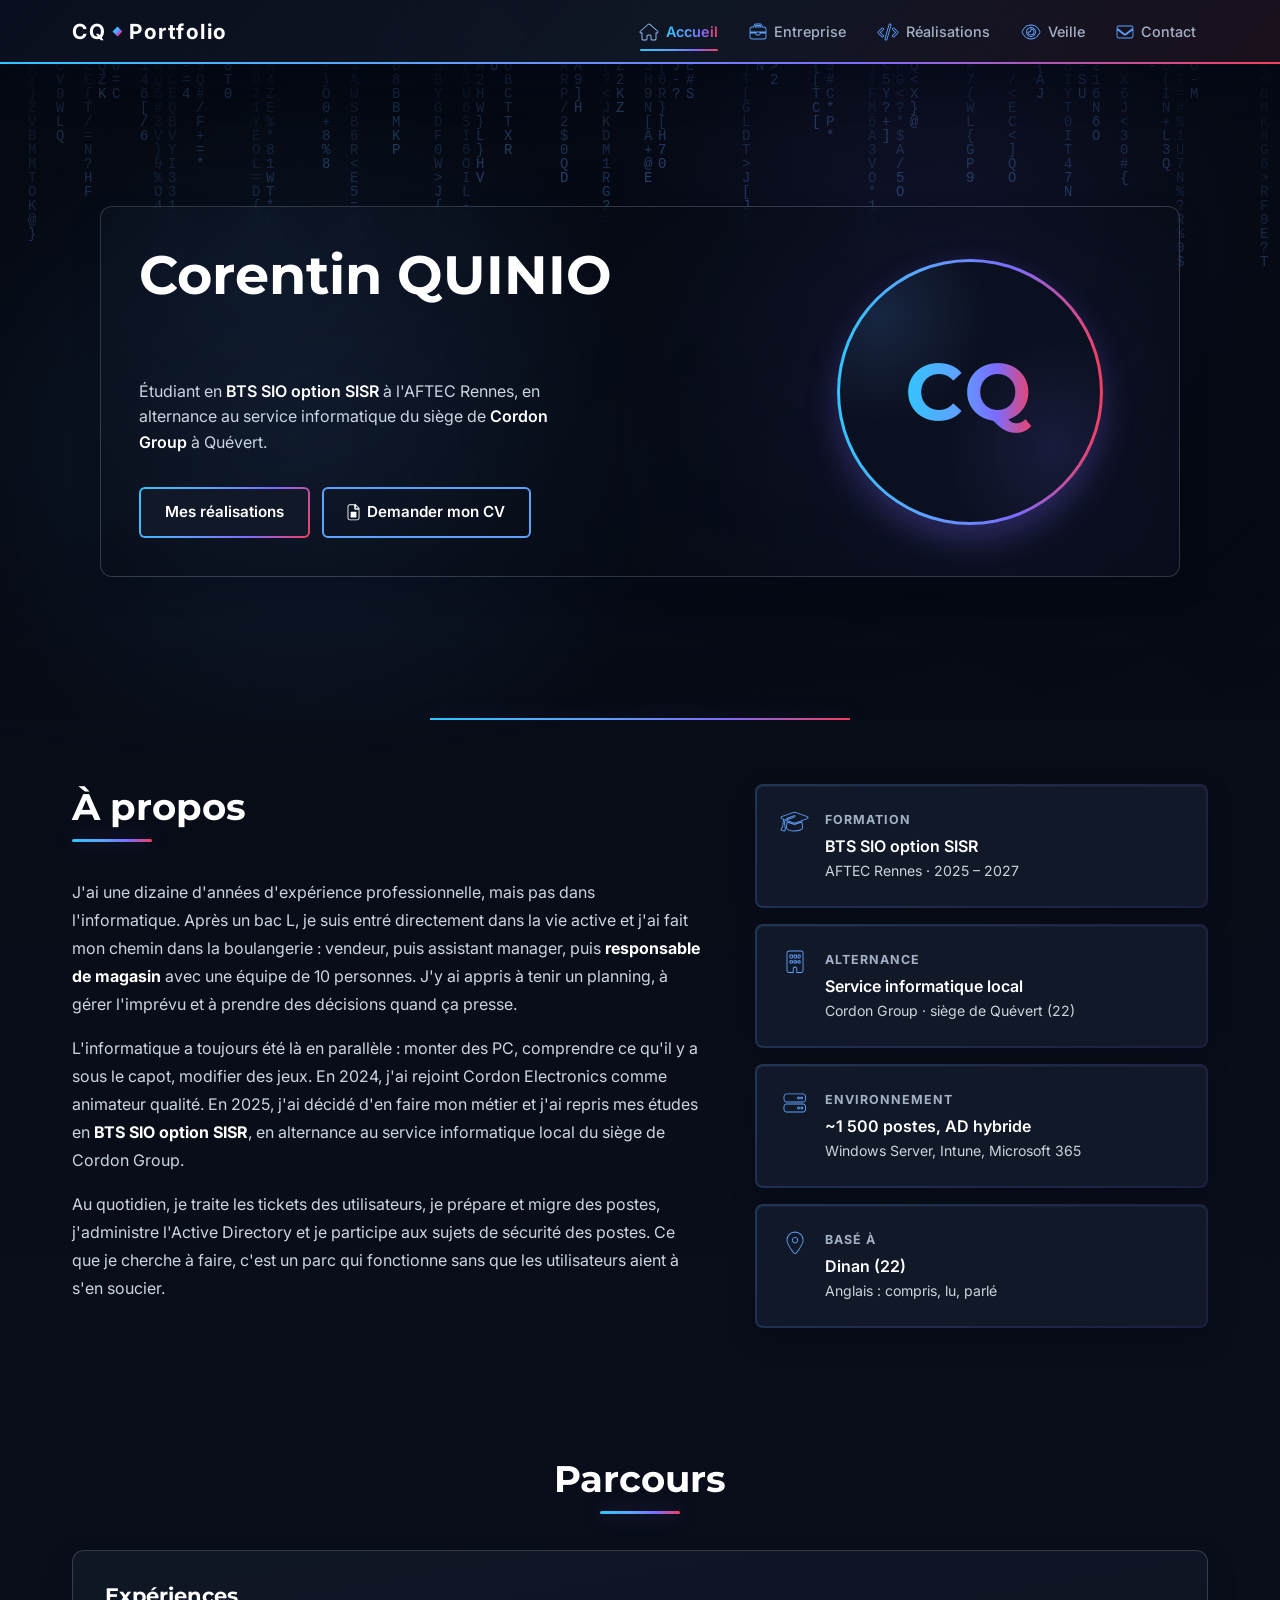
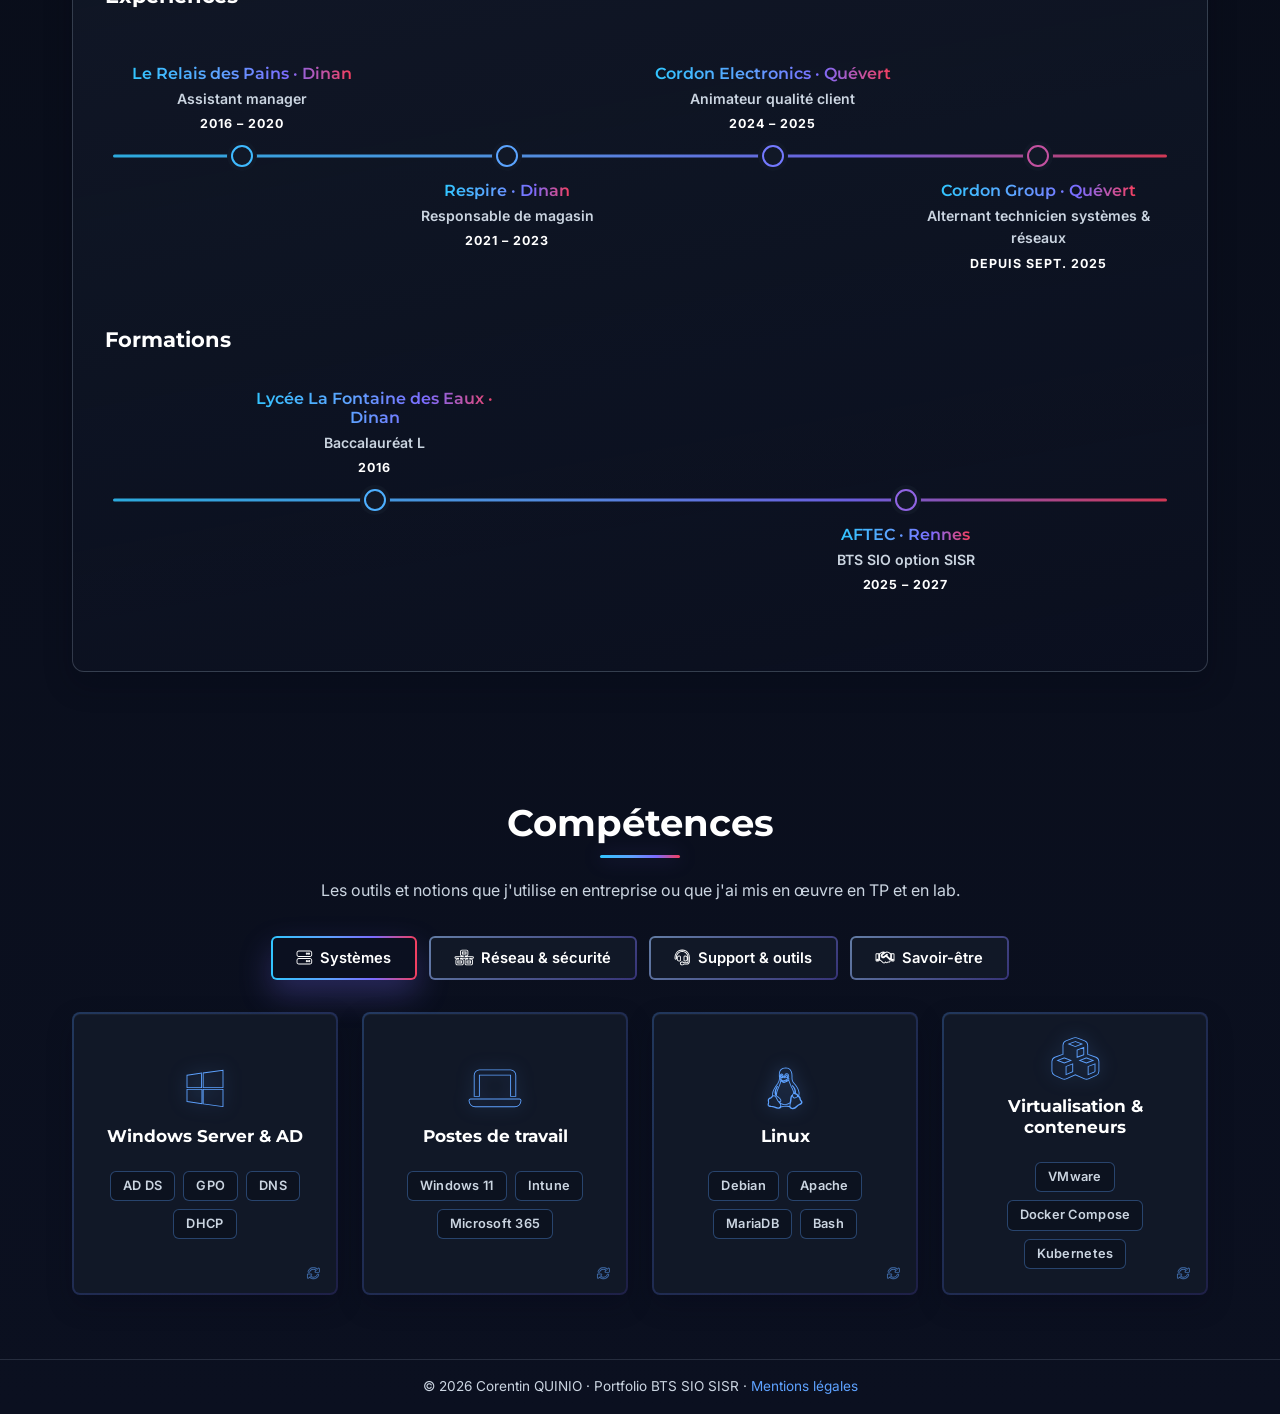
==== index.html @ 541ea43e "Mise en ligne du portfolio Co-Authored-By: Claude Opus 5.5 <noreply@anthropic.com>" ====
<!DOCTYPE html>
<html lang="fr">
<head>
    <meta charset="UTF-8">
    <meta name="viewport" content="width=device-width, initial-scale=1.0">
    <title>Corentin QUINIO · Portfolio BTS SIO SISR</title>
    <meta name="description" content="Portfolio de Corentin QUINIO, étudiant en BTS SIO option SISR à l'AFTEC Rennes, en alternance au service informatique de Cordon Group.">
    <meta property="og:type" content="website">
    <meta property="og:locale" content="fr_FR">
    <meta property="og:site_name" content="Portfolio de Corentin QUINIO">
    <meta property="og:title" content="Corentin QUINIO · Portfolio BTS SIO SISR">
    <meta property="og:description" content="Portfolio de Corentin QUINIO, étudiant en BTS SIO option SISR à l'AFTEC Rennes, en alternance au service informatique de Cordon Group.">
    <link rel="icon" href="assets/favicon.png" type="image/png">
    <link rel="preconnect" href="https://fonts.googleapis.com">
    <link rel="preconnect" href="https://fonts.gstatic.com" crossorigin>
    <link rel="stylesheet" href="https://fonts.googleapis.com/css2?family=Inter:wght@400;500;600;700&family=Montserrat:wght@500;600;700&display=swap">
    <link rel="stylesheet" href="https://cdnjs.cloudflare.com/ajax/libs/font-awesome/6.5.2/css/all.min.css">
    <link rel="stylesheet" href="css/style.css">
    <script src="js/layout.js"></script>
</head>
<body>
    <!-- Écran d'arrivée : joué en CSS (partie 16) une fois par session ; js/layout.js le
         masque d'avance si le visiteur l'a déjà vu, un clic le passe (script.js). -->
    <div class="intro" aria-hidden="true">
        <p class="intro-logo"><span class="intro-cq">CQ</span><span class="intro-dot"></span><span class="intro-word">Portfolio</span></p>
        <span class="intro-line"></span>
    </div>

    <!-- En-tête et pied de page : écrits une seule fois dans js/layout.js -->
    <site-header></site-header>

    <main>
        <!-- ========== Bandeau de présentation ========== -->
        <!-- Le canvas reçoit la pluie de caractères animée (js/script.js, partie 7) -->
        <section class="hero" aria-labelledby="hero-title">
            <canvas id="hero-matrix" class="hero-matrix" aria-hidden="true"></canvas>
            <div class="panel hero-card">
                <div class="hero-text">
                    <h1 id="hero-title">Corentin QUINIO</h1>
                    <p class="typing-line" aria-hidden="true"><span class="typing-text text-gradient" data-text="Technicien systèmes &amp; réseaux en alternance"></span></p>
                    <!-- Version fixe du sous-titre, lue par les lecteurs d'écran -->
                    <p class="visually-hidden">Technicien systèmes &amp; réseaux en alternance</p>
                    <p class="hero-lead">
                        Étudiant en <strong>BTS SIO option SISR</strong> à l'AFTEC Rennes,
                        en alternance au service informatique du siège de <strong>Cordon Group</strong> à Quévert.
                    </p>
                    <div class="btn-row">
                        <a href="pages/projects.html" class="btn">Mes réalisations</a>
                        <!-- Le CV n'est pas publié (il contient mes coordonnées) : il est envoyé sur demande -->
                        <a href="pages/contact.html?objet=cv" class="btn btn--secondary">
                            <i class="fas fa-file-lines" aria-hidden="true"></i>Demander mon CV
                        </a>
                    </div>
                </div>
                <div class="hero-image">
                    <!-- Remplacer le monogramme par la photo quand elle sera prête :
                         <img src="assets/images/photo-corentin.jpg" alt="Corentin QUINIO"> -->
                    <div class="photo-frame">
                        <div class="monogram" aria-hidden="true"><span class="text-gradient">CQ</span></div>
                    </div>
                </div>
            </div>
        </section>

        <!-- ========== À propos : texte de présentation et faits clés ========== -->
        <section id="about" aria-labelledby="about-title">
            <div class="container split split--wide">
                <div class="prose">
                    <h2 id="about-title" class="section-title section-title--left">À propos</h2>
                    <p>
                        J'ai une dizaine d'années d'expérience professionnelle, mais pas dans l'informatique.
                        Après un bac L, je suis entré directement dans la vie active et j'ai fait mon chemin dans la
                        boulangerie : vendeur, puis assistant manager, puis <strong>responsable de magasin</strong>
                        avec une équipe de 10 personnes. J'y ai appris à tenir un planning, à gérer l'imprévu et à
                        prendre des décisions quand ça presse.
                    </p>
                    <p>
                        L'informatique a toujours été là en parallèle : monter des PC, comprendre ce qu'il y a sous
                        le capot, modifier des jeux. En 2024, j'ai rejoint Cordon Electronics comme animateur qualité.
                        En 2025, j'ai décidé d'en faire mon métier et j'ai repris mes études en <strong>BTS SIO option
                        SISR</strong>, en alternance au service informatique local du siège de Cordon Group.
                    </p>
                    <p>
                        Au quotidien, je traite les tickets des utilisateurs, je prépare et migre des postes,
                        j'administre l'Active Directory et je participe aux sujets de sécurité des postes.
                        Ce que je cherche à faire, c'est un parc qui fonctionne sans que les utilisateurs aient à s'en soucier.
                    </p>
                </div>

                <ul class="grid grid--tight">
                    <li class="card media">
                        <i class="fas fa-graduation-cap" aria-hidden="true"></i>
                        <div>
                            <span class="eyebrow">Formation</span>
                            <span class="media-value">BTS SIO option SISR</span>
                            <span class="media-detail">AFTEC Rennes · 2025 – 2027</span>
                        </div>
                    </li>
                    <li class="card media">
                        <i class="fas fa-building" aria-hidden="true"></i>
                        <div>
                            <span class="eyebrow">Alternance</span>
                            <span class="media-value">Service informatique local</span>
                            <span class="media-detail">Cordon Group · siège de Quévert (22)</span>
                        </div>
                    </li>
                    <li class="card media">
                        <i class="fas fa-server" aria-hidden="true"></i>
                        <div>
                            <span class="eyebrow">Environnement</span>
                            <span class="media-value">~1 500 postes, AD hybride</span>
                            <span class="media-detail">Windows Server, Intune, Microsoft 365</span>
                        </div>
                    </li>
                    <li class="card media">
                        <i class="fas fa-location-dot" aria-hidden="true"></i>
                        <div>
                            <span class="eyebrow">Basé à</span>
                            <span class="media-value">Dinan (22)</span>
                            <span class="media-detail">Anglais : compris, lu, parlé</span>
                        </div>
                    </li>
                </ul>
            </div>
        </section>

        <!-- ========== Parcours : frises des expériences et des formations ==========
             Chaque étape : un point, un libellé (lieu, poste, dates) et un détail affiché au survol
             du point ou au clic dessus (setupTimeline dans script.js). -->
        <section id="parcours" aria-labelledby="parcours-title">
            <div class="container">
                <h2 id="parcours-title" class="section-title">Parcours</h2>
                <div class="panel">
                    <div class="timeline-row">
                        <h3>Expériences</h3>
                        <div class="timeline-track">
                            <ol class="timeline-points">
                                <li class="timeline-node">
                                    <button class="timeline-dot" type="button" aria-expanded="false" aria-label="Afficher le détail"></button>
                                    <div class="timeline-label">
                                        <h4 class="text-gradient">Le Relais des Pains · Dinan</h4>
                                        <p class="timeline-role">Assistant manager</p>
                                        <span class="eyebrow">2016 – 2020</span>
                                    </div>
                                    <div class="timeline-detail">
                                        <p>Gestion des opérations quotidiennes, supervision de l'équipe et suivi des indicateurs de vente.</p>
                                    </div>
                                </li>
                                <li class="timeline-node">
                                    <button class="timeline-dot" type="button" aria-expanded="false" aria-label="Afficher le détail"></button>
                                    <div class="timeline-label">
                                        <h4 class="text-gradient">Respire · Dinan</h4>
                                        <p class="timeline-role">Responsable de magasin</p>
                                        <span class="eyebrow">2021 – 2023</span>
                                    </div>
                                    <div class="timeline-detail">
                                        <p>Management de 10 personnes, gestion administrative et production, participation à l'installation d'une nouvelle infrastructure informatique.</p>
                                    </div>
                                </li>
                                <li class="timeline-node">
                                    <button class="timeline-dot" type="button" aria-expanded="false" aria-label="Afficher le détail"></button>
                                    <div class="timeline-label">
                                        <h4 class="text-gradient">Cordon Electronics · Quévert</h4>
                                        <p class="timeline-role">Animateur qualité client</p>
                                        <span class="eyebrow">2024 – 2025</span>
                                    </div>
                                    <div class="timeline-detail">
                                        <p>Analyse de données qualité, tableaux de bord pour le client et création d'une base de connaissance technique.</p>
                                    </div>
                                </li>
                                <li class="timeline-node">
                                    <button class="timeline-dot" type="button" aria-expanded="false" aria-label="Afficher le détail"></button>
                                    <div class="timeline-label">
                                        <h4 class="text-gradient">Cordon Group · Quévert</h4>
                                        <p class="timeline-role">Alternant technicien systèmes &amp; réseaux</p>
                                        <span class="eyebrow">Depuis sept. 2025</span>
                                    </div>
                                    <div class="timeline-detail">
                                        <p>Support et ticketing GLPI, migration des postes vers Windows 11, administration AD et GPO, sécurité des postes avec SentinelOne.</p>
                                    </div>
                                </li>
                            </ol>
                        </div>
                    </div>

                    <div class="timeline-row">
                        <h3>Formations</h3>
                        <div class="timeline-track">
                            <ol class="timeline-points">
                                <li class="timeline-node">
                                    <button class="timeline-dot" type="button" aria-expanded="false" aria-label="Afficher le détail"></button>
                                    <div class="timeline-label">
                                        <h4 class="text-gradient">Lycée La Fontaine des Eaux · Dinan</h4>
                                        <p class="timeline-role">Baccalauréat L</p>
                                        <span class="eyebrow">2016</span>
                                    </div>
                                    <div class="timeline-detail">
                                        <p>Baccalauréat général, série littéraire.</p>
                                    </div>
                                </li>
                                <li class="timeline-node">
                                    <button class="timeline-dot" type="button" aria-expanded="false" aria-label="Afficher le détail"></button>
                                    <div class="timeline-label">
                                        <h4 class="text-gradient">AFTEC · Rennes</h4>
                                        <p class="timeline-role">BTS SIO option SISR</p>
                                        <span class="eyebrow">2025 – 2027</span>
                                    </div>
                                    <div class="timeline-detail">
                                        <p>Services informatiques aux organisations, option solutions d'infrastructure, systèmes et réseaux. En alternance.</p>
                                    </div>
                                </li>
                            </ol>
                        </div>
                    </div>
                </div>
            </div>
        </section>

        <!-- ========== Compétences ==========
             Quatre onglets ; chaque onglet affiche une grille de cartes retournables :
             face avant = icône, titre et outils ; face arrière = description. -->
        <section id="skills" aria-labelledby="skills-title">
            <div class="container">
                <h2 id="skills-title" class="section-title">Compétences</h2>
                <p class="section-intro">Les outils et notions que j'utilise en entreprise ou que j'ai mis en œuvre en TP et en lab.</p>

                <div class="skills-tabs" role="tablist" aria-label="Catégories de compétences">
                    <button class="btn skills-tab" type="button" role="tab" id="tab-systemes" aria-controls="panel-systemes" aria-selected="true">
                        <i class="fas fa-server" aria-hidden="true"></i>Systèmes
                    </button>
                    <button class="btn skills-tab" type="button" role="tab" id="tab-reseau" aria-controls="panel-reseau" aria-selected="false" tabindex="-1">
                        <i class="fas fa-network-wired" aria-hidden="true"></i>Réseau &amp; sécurité
                    </button>
                    <button class="btn skills-tab" type="button" role="tab" id="tab-support" aria-controls="panel-support" aria-selected="false" tabindex="-1">
                        <i class="fas fa-headset" aria-hidden="true"></i>Support &amp; outils
                    </button>
                    <button class="btn skills-tab" type="button" role="tab" id="tab-humain" aria-controls="panel-humain" aria-selected="false" tabindex="-1">
                        <i class="fas fa-handshake" aria-hidden="true"></i>Savoir-être
                    </button>
                </div>

                <div class="skills-panel grid grid--4" role="tabpanel" id="panel-systemes" aria-labelledby="tab-systemes">
                    <article class="flip-card" tabindex="0">
                        <div class="flip-inner">
                            <div class="card flip-face flip-front">
                                <i class="fab fa-windows icon-lg" aria-hidden="true"></i>
                                <h3>Windows Server &amp; AD</h3>
                                <ul class="tag-list"><li class="tag">AD DS</li><li class="tag">GPO</li><li class="tag">DNS</li><li class="tag">DHCP</li></ul>
                                <i class="fas fa-rotate flip-hint" aria-hidden="true"></i>
                            </div>
                            <div class="card flip-face flip-back">
                                <h3>Windows Server &amp; AD</h3>
                                <p>Comptes, groupes, OU et GPO au quotidien en entreprise ; AD DS, DNS et DHCP montés de zéro en lab.</p>
                            </div>
                        </div>
                    </article>
                    <article class="flip-card" tabindex="0">
                        <div class="flip-inner">
                            <div class="card flip-face flip-front">
                                <i class="fas fa-laptop icon-lg" aria-hidden="true"></i>
                                <h3>Postes de travail</h3>
                                <ul class="tag-list"><li class="tag">Windows 11</li><li class="tag">Intune</li><li class="tag">Microsoft 365</li></ul>
                                <i class="fas fa-rotate flip-hint" aria-hidden="true"></i>
                            </div>
                            <div class="card flip-face flip-back">
                                <h3>Postes de travail</h3>
                                <p>Préparation des postes des nouveaux arrivants, migration vers Windows 11 et changement de domaine, gestion via Intune.</p>
                            </div>
                        </div>
                    </article>
                    <article class="flip-card" tabindex="0">
                        <div class="flip-inner">
                            <div class="card flip-face flip-front">
                                <i class="fab fa-linux icon-lg" aria-hidden="true"></i>
                                <h3>Linux</h3>
                                <ul class="tag-list"><li class="tag">Debian</li><li class="tag">Apache</li><li class="tag">MariaDB</li><li class="tag">Bash</li></ul>
                                <i class="fas fa-rotate flip-hint" aria-hidden="true"></i>
                            </div>
                            <div class="card flip-face flip-back">
                                <h3>Linux</h3>
                                <p>Serveurs Debian : stack Apache, PHP et MariaDB, services DNS/DHCP, gestion des droits et des services.</p>
                            </div>
                        </div>
                    </article>
                    <article class="flip-card" tabindex="0">
                        <div class="flip-inner">
                            <div class="card flip-face flip-front">
                                <i class="fas fa-cubes icon-lg" aria-hidden="true"></i>
                                <h3>Virtualisation &amp; conteneurs</h3>
                                <ul class="tag-list"><li class="tag">VMware</li><li class="tag">Docker Compose</li><li class="tag">Kubernetes</li></ul>
                                <i class="fas fa-rotate flip-hint" aria-hidden="true"></i>
                            </div>
                            <div class="card flip-face flip-back">
                                <h3>Virtualisation &amp; conteneurs</h3>
                                <p>Labs complets en machines virtuelles pour reproduire un SI ; un mini-SI de 11 conteneurs Docker Compose ; bases de Kubernetes en TP.</p>
                            </div>
                        </div>
                    </article>
                </div>

                <div class="skills-panel grid grid--4" role="tabpanel" id="panel-reseau" aria-labelledby="tab-reseau" hidden>
                    <article class="flip-card" tabindex="0">
                        <div class="flip-inner">
                            <div class="card flip-face flip-front">
                                <i class="fas fa-network-wired icon-lg" aria-hidden="true"></i>
                                <h3>Réseau</h3>
                                <ul class="tag-list"><li class="tag">TCP/IP</li><li class="tag">Cisco IOS</li><li class="tag">Aruba</li><li class="tag">D-Link</li><li class="tag">Huawei</li></ul>
                                <i class="fas fa-rotate flip-hint" aria-hidden="true"></i>
                            </div>
                            <div class="card flip-face flip-back">
                                <h3>Réseau</h3>
                                <p>Plan d'adressage, routage statique entre sous-réseaux, switchs et routeurs Cisco en TP, configuration de switchs en entreprise.</p>
                            </div>
                        </div>
                    </article>
                    <article class="flip-card" tabindex="0">
                        <div class="flip-inner">
                            <div class="card flip-face flip-front">
                                <i class="fas fa-shield-halved icon-lg" aria-hidden="true"></i>
                                <h3>Pare-feu</h3>
                                <ul class="tag-list"><li class="tag">pfSense</li><li class="tag">NAT</li><li class="tag">Filtrage</li><li class="tag">OpenVPN</li></ul>
                                <i class="fas fa-rotate flip-hint" aria-hidden="true"></i>
                            </div>
                            <div class="card flip-face flip-back">
                                <h3>Pare-feu</h3>
                                <p>pfSense en lab : interfaces WAN/LAN, NAT, règles de filtrage selon le moindre privilège, VPN OpenVPN authentifié par l'AD.</p>
                            </div>
                        </div>
                    </article>
                    <article class="flip-card" tabindex="0">
                        <div class="flip-inner">
                            <div class="card flip-face flip-front">
                                <i class="fas fa-user-shield icon-lg" aria-hidden="true"></i>
                                <h3>Sécurité des postes</h3>
                                <ul class="tag-list"><li class="tag">SentinelOne</li><li class="tag">EDR</li><li class="tag">Bitwarden</li></ul>
                                <i class="fas fa-rotate flip-hint" aria-hidden="true"></i>
                            </div>
                            <div class="card flip-face flip-back">
                                <h3>Sécurité des postes</h3>
                                <p>Console SentinelOne pour diagnostiquer les agents, rattachement des postes au bon site, durcissement de poste.</p>
                            </div>
                        </div>
                    </article>
                    <article class="flip-card" tabindex="0">
                        <div class="flip-inner">
                            <div class="card flip-face flip-front">
                                <i class="fas fa-certificate icon-lg" aria-hidden="true"></i>
                                <h3>Certificats &amp; PKI</h3>
                                <ul class="tag-list"><li class="tag">AD CS</li><li class="tag">LDAPS</li><li class="tag">TLS</li><li class="tag">certutil</li></ul>
                                <i class="fas fa-rotate flip-hint" aria-hidden="true"></i>
                            </div>
                            <div class="card flip-face flip-back">
                                <h3>Certificats &amp; PKI</h3>
                                <p>Autorité de certification d'entreprise, LDAPS entre un contrôleur de domaine et des services Linux, chaînes de certificats avec <code>certutil</code>.</p>
                            </div>
                        </div>
                    </article>
                </div>

                <div class="skills-panel grid grid--4" role="tabpanel" id="panel-support" aria-labelledby="tab-support" hidden>
                    <article class="flip-card" tabindex="0">
                        <div class="flip-inner">
                            <div class="card flip-face flip-front">
                                <i class="fas fa-ticket icon-lg" aria-hidden="true"></i>
                                <h3>Support &amp; ticketing</h3>
                                <ul class="tag-list"><li class="tag">GLPI</li><li class="tag">ITIL</li></ul>
                                <i class="fas fa-rotate flip-hint" aria-hidden="true"></i>
                            </div>
                            <div class="card flip-face flip-back">
                                <h3>Support &amp; ticketing</h3>
                                <p>Traitement des tickets GLPI : dépannage, droits d'accès, licences, listes de distribution, préparation des arrivées.</p>
                            </div>
                        </div>
                    </article>
                    <article class="flip-card" tabindex="0">
                        <div class="flip-inner">
                            <div class="card flip-face flip-front">
                                <i class="fas fa-desktop icon-lg" aria-hidden="true"></i>
                                <h3>Prise en main à distance</h3>
                                <ul class="tag-list"><li class="tag">MeshAgent</li><li class="tag">Guacamole</li></ul>
                                <i class="fas fa-rotate flip-hint" aria-hidden="true"></i>
                            </div>
                            <div class="card flip-face flip-back">
                                <h3>Prise en main à distance</h3>
                                <p>Intervention sur les postes sans avoir à se déplacer dans les 8 bâtiments du site.</p>
                            </div>
                        </div>
                    </article>
                    <article class="flip-card" tabindex="0">
                        <div class="flip-inner">
                            <div class="card flip-face flip-front">
                                <i class="fas fa-chart-line icon-lg" aria-hidden="true"></i>
                                <h3>Supervision &amp; inventaire</h3>
                                <ul class="tag-list"><li class="tag">NetBox</li><li class="tag">Zabbix</li><li class="tag">Grafana / Loki</li></ul>
                                <i class="fas fa-rotate flip-hint" aria-hidden="true"></i>
                            </div>
                            <div class="card flip-face flip-back">
                                <h3>Supervision &amp; inventaire</h3>
                                <p>Inventaire des adresses IP et cartographie réseau en entreprise ; en lab, alertes Zabbix testées et logs centralisés dans Grafana / Loki.</p>
                            </div>
                        </div>
                    </article>
                    <article class="flip-card" tabindex="0">
                        <div class="flip-inner">
                            <div class="card flip-face flip-front">
                                <i class="fas fa-file-lines icon-lg" aria-hidden="true"></i>
                                <h3>Documentation</h3>
                                <ul class="tag-list"><li class="tag">Procédures</li><li class="tag">SharePoint</li><li class="tag">HTML / CSS / JS</li></ul>
                                <i class="fas fa-rotate flip-hint" aria-hidden="true"></i>
                            </div>
                            <div class="card flip-face flip-back">
                                <h3>Documentation</h3>
                                <p>Rédaction de procédures reproductibles, avec un ordre d'exécution clair et une partie dépannage.</p>
                            </div>
                        </div>
                    </article>
                </div>

                <div class="skills-panel grid grid--4" role="tabpanel" id="panel-humain" aria-labelledby="tab-humain" hidden>
                    <article class="flip-card" tabindex="0">
                        <div class="flip-inner">
                            <div class="card flip-face flip-front">
                                <i class="fas fa-people-group icon-lg" aria-hidden="true"></i>
                                <h3>Management</h3>
                                <i class="fas fa-rotate flip-hint" aria-hidden="true"></i>
                            </div>
                            <div class="card flip-face flip-back">
                                <h3>Management</h3>
                                <p>Trois ans à la tête d'une équipe de 10 personnes : recrutement, formation, plannings.</p>
                            </div>
                        </div>
                    </article>
                    <article class="flip-card" tabindex="0">
                        <div class="flip-inner">
                            <div class="card flip-face flip-front">
                                <i class="fas fa-list-check icon-lg" aria-hidden="true"></i>
                                <h3>Gestion des priorités</h3>
                                <i class="fas fa-rotate flip-hint" aria-hidden="true"></i>
                            </div>
                            <div class="card flip-face flip-back">
                                <h3>Gestion des priorités</h3>
                                <p>Trier l'urgent de l'important, que ce soit un rush en magasin ou une file de tickets.</p>
                            </div>
                        </div>
                    </article>
                    <article class="flip-card" tabindex="0">
                        <div class="flip-inner">
                            <div class="card flip-face flip-front">
                                <i class="fas fa-comments icon-lg" aria-hidden="true"></i>
                                <h3>Relation utilisateur</h3>
                                <i class="fas fa-rotate flip-hint" aria-hidden="true"></i>
                            </div>
                            <div class="card flip-face flip-back">
                                <h3>Relation utilisateur</h3>
                                <p>Des années au contact de la clientèle : expliquer simplement, rester calme face à quelqu'un de bloqué.</p>
                            </div>
                        </div>
                    </article>
                    <article class="flip-card" tabindex="0">
                        <div class="flip-inner">
                            <div class="card flip-face flip-front">
                                <i class="fas fa-magnifying-glass icon-lg" aria-hidden="true"></i>
                                <h3>Curiosité</h3>
                                <i class="fas fa-rotate flip-hint" aria-hidden="true"></i>
                            </div>
                            <div class="card flip-face flip-back">
                                <h3>Curiosité</h3>
                                <p>Comprendre le pourquoi d'une panne plutôt que d'appliquer une recette, et documenter ce que j'apprends.</p>
                            </div>
                        </div>
                    </article>
                </div>
            </div>
        </section>
    </main>

    <site-footer></site-footer>

    <script src="js/script.js"></script>
</body>
</html>
---- css/style.css ----
/**
 * ============================================================
 * Portfolio de Corentin QUINIO — feuille de style unique
 * ============================================================
 *
 * Organisation :
 * - Toutes les valeurs (couleurs, espacements, arrondis, ombres) sont
 *   définies une seule fois dans les variables de la partie 1.
 * - Les parties 3 et 4 contiennent des blocs génériques réutilisés sur
 *   toutes les pages (grilles, cartes, boutons, pastilles…).
 * - Les parties suivantes ne contiennent que ce qui est propre à une page.
 * Avant de créer une nouvelle classe, vérifier qu'un bloc générique ne
 * fait pas déjà le travail.
 *
 * Sommaire :
 *  1. Variables (charte graphique)
 *  2. Base : remise à zéro et styles par défaut
 *  3. Mise en page : conteneur, sections, grilles, colonnes
 *  4. Composants : titres, libellés, pastilles, boutons, surfaces, icônes, listes
 *  5. En-tête et navigation
 *  6. Accueil : bandeau de présentation
 *  7. Accueil : parcours (frise chronologique)
 *  8. Accueil : compétences (cartes retournables)
 *  9. Réalisations : cartes et tableau de synthèse E5
 * 10. Réalisations : fiche détaillée
 * 11. Page Entreprise
 * 12. Page Veille
 * 13. Page Contact
 * 14. Pied de page
 * 15. Adaptation aux écrans (tablette, mobile)
 * 16. Animations et mouvement réduit
 */

/* ============================================================
 * 1. VARIABLES (charte graphique)
 * ============================================================ */
:root {
    /* --- Couleurs de base ---
       Chaque couleur est écrite une seule fois, sous forme de canaux R, G, B.
       Toutes les teintes du site en dérivent avec rgba(var(--rgb-…), opacité),
       ce qui garantit une charte identique partout. Le script du fond animé
       lit aussi ces valeurs. */
    --rgb-cyan: 50, 197, 255;           /* #32C5FF : début des dégradés */
    --rgb-blue: 94, 162, 255;           /* #5EA2FF : couleur principale */
    --rgb-blue-light: 158, 197, 255;    /* #9EC5FF : survols, textes mis en avant */
    --rgb-violet: 123, 108, 255;        /* #7B6CFF : couleur d'accent */
    --rgb-violet-light: 185, 176, 255;  /* #B9B0FF : texte sur fond violet */
    --rgb-red: 244, 63, 94;             /* #F43F5E : fin des dégradés */

    --rgb-navy-950: 7, 11, 20;          /* #070B14 : fond de page */
    --rgb-navy-900: 11, 16, 32;         /* #0B1020 : fond de page (bas du dégradé) */
    --rgb-navy-850: 17, 24, 39;         /* #111827 : fond des cartes */
    --rgb-navy-800: 26, 33, 53;         /* #1A2135 : fond des cartes en relief */
    --rgb-plum-900: 30, 17, 30;         /* #1E111E : reflet rouge de l'en-tête */

    --rgb-slate-light: 203, 213, 225;   /* #CBD5E1 : texte courant */
    --rgb-slate: 163, 177, 198;         /* #A3B1C6 : bordures et textes discrets */
    --rgb-white: 255, 255, 255;
    --rgb-shadow: 2, 6, 23;             /* #020617 : couleur de toutes les ombres */

    /* --- Couleurs utilisées dans le site --- */
    --color-primary: rgb(var(--rgb-blue));
    --color-primary-light: rgb(var(--rgb-blue-light));
    --color-accent: rgb(var(--rgb-violet));
    --color-accent-light: rgb(var(--rgb-violet-light));

    --bg-page: rgb(var(--rgb-navy-950));
    --bg-page-alt: rgb(var(--rgb-navy-900));
    --bg-card: rgb(var(--rgb-navy-850));
    --bg-card-raised: rgb(var(--rgb-navy-800));

    /* Texte : trois niveaux seulement */
    --text-primary: rgb(var(--rgb-white));   /* titres, valeurs importantes */
    --text-body: rgb(var(--rgb-slate-light)); /* paragraphes */
    --text-muted: rgb(var(--rgb-slate));     /* libellés, métadonnées */

    /* Teintes transparentes (fonds d'icônes, pastilles, survols) */
    --tint-primary: rgba(var(--rgb-blue), 0.08);
    --tint-primary-strong: rgba(var(--rgb-blue), 0.14);
    --tint-accent: rgba(var(--rgb-violet), 0.14);

    /* Surfaces */
    --surface-panel: linear-gradient(170deg, rgba(var(--rgb-navy-850), 0.9), rgba(var(--rgb-navy-900), 0.75));
    --surface-inset: rgba(var(--rgb-navy-900), 0.6);
    --surface-pill: rgba(var(--rgb-navy-950), 0.4);
    --surface-glass: linear-gradient(145deg, rgba(var(--rgb-navy-950), 0.55), rgba(var(--rgb-navy-950), 0.3));
    --surface-menu: rgba(var(--rgb-navy-950), 0.97);

    /* Bordures */
    --border-subtle: rgba(var(--rgb-slate), 0.18);
    --border-panel: rgba(var(--rgb-slate), 0.26);
    --border-accent: rgba(var(--rgb-blue), 0.35);
    --border-accent-hover: rgba(var(--rgb-blue-light), 0.7);

    /* Dégradés de la charte (cyan → bleu → violet → rouge).
       --gradient-inline et --gradient-vertical ont les mêmes paliers que
       TIMELINE_STOPS dans script.js (couleur des points de la frise). */
    --gradient-main: linear-gradient(120deg, rgb(var(--rgb-cyan)) 0%, rgb(var(--rgb-blue)) 36%, rgb(var(--rgb-violet)) 68%, rgb(var(--rgb-red)) 100%);
    --gradient-inline: linear-gradient(90deg, rgb(var(--rgb-cyan)) 0%, rgb(var(--rgb-blue)) 40%, rgb(var(--rgb-violet)) 70%, rgb(var(--rgb-red)) 100%);
    /* Dégradé qui revient à sa couleur de départ : répété, il ne montre aucune cassure (traits animés) */
    --gradient-loop: linear-gradient(90deg, rgb(var(--rgb-cyan)), rgb(var(--rgb-blue)), rgb(var(--rgb-violet)), rgb(var(--rgb-red)), rgb(var(--rgb-violet)), rgb(var(--rgb-blue)), rgb(var(--rgb-cyan)));
    --gradient-vertical: linear-gradient(180deg, rgb(var(--rgb-cyan)) 0%, rgb(var(--rgb-blue)) 40%, rgb(var(--rgb-violet)) 70%, rgb(var(--rgb-red)) 100%);
    --gradient-border: linear-gradient(135deg, rgba(var(--rgb-blue), 0.28), rgba(var(--rgb-violet), 0.18));
    --gradient-border-hover: linear-gradient(135deg, rgba(var(--rgb-blue-light), 0.6), rgba(var(--rgb-violet), 0.4));
    --gradient-header: linear-gradient(135deg, rgba(var(--rgb-navy-900), 0.94) 0%, rgba(var(--rgb-navy-850), 0.88) 55%, rgba(var(--rgb-plum-900), 0.88) 100%);

    /* Halos lumineux en arrière-plan */
    --glow-page:
        radial-gradient(ellipse at 20% 50%, rgba(var(--rgb-blue), 0.06) 0%, transparent 50%),
        radial-gradient(ellipse at 80% 20%, rgba(var(--rgb-violet), 0.05) 0%, transparent 45%);
    --glow-hero:
        radial-gradient(circle at 24% 62%, rgba(var(--rgb-blue), 0.10) 0%, transparent 34%),
        radial-gradient(circle at 72% 34%, rgba(var(--rgb-violet), 0.08) 0%, transparent 30%),
        radial-gradient(ellipse at 50% 50%, rgba(var(--rgb-navy-950), 0.05) 20%, rgba(var(--rgb-navy-950), 0.62) 100%);
    --glow-glass:
        radial-gradient(circle at 15% 20%, rgba(var(--rgb-blue), 0.15), transparent 36%),
        radial-gradient(circle at 82% 72%, rgba(var(--rgb-violet), 0.12), transparent 40%);

    /* Ombres */
    --shadow-card: inset 0 1px 0 rgba(var(--rgb-white), 0.04), 0 10px 26px rgba(var(--rgb-shadow), 0.22);
    --shadow-card-hover: inset 0 1px 0 rgba(var(--rgb-white), 0.06), 0 14px 30px rgba(var(--rgb-shadow), 0.3);
    --shadow-panel: 0 12px 28px rgba(var(--rgb-shadow), 0.28);
    --shadow-header: 0 16px 40px rgba(var(--rgb-shadow), 0.45);
    --shadow-glow: 0 14px 32px rgba(var(--rgb-violet), 0.28);
    --shadow-glow-sm: 0 4px 16px rgba(var(--rgb-violet), 0.3);
    --shadow-dot: 0 0 18px rgba(var(--rgb-violet), 0.55);
    --shadow-line: 0 0 20px rgba(var(--rgb-violet), 0.35);
    --shadow-logo: drop-shadow(0 8px 24px rgba(var(--rgb-shadow), 0.5));
    --shadow-icon: drop-shadow(0 0 8px rgba(var(--rgb-blue), 0.5));

    /* --- Espacements : une seule échelle pour tout le site --- */
    --space-1: 0.25rem;
    --space-2: 0.5rem;
    --space-3: 0.75rem;
    --space-4: 1rem;
    --space-5: 1.5rem;
    --space-6: 2rem;
    --space-7: 3rem;
    --space-8: 4rem;
    --gap: var(--space-5);              /* écart standard entre les cartes */

    /* --- Arrondis --- */
    --radius-sm: 6px;
    --radius: 8px;
    --radius-lg: 12px;
    --radius-pill: 999px;               /* réservé aux éléments ronds (points, cercles) */

    /* --- Typographie --- */
    --font-body: 'Inter', sans-serif;
    --font-title: 'Montserrat', sans-serif;
    --font-code: 'Courier New', monospace;

    /* --- Mise en page --- */
    --header-h: 64px;                   /* hauteur de l'en-tête fixe */
    --container: 1200px;                /* largeur maximale du contenu */

    /* --- Animations --- */
    --anim-slow: 8s;                    /* défilement des dégradés animés */
    --ease-bounce: cubic-bezier(0.34, 1.56, 0.64, 1);
    --transition-card: transform 0.25s ease, box-shadow 0.25s ease, background 0.25s ease;
}

/* ============================================================
 * 2. BASE : remise à zéro et styles par défaut
 * ============================================================ */
* {
    margin: 0;
    padding: 0;
    box-sizing: border-box;
}

html {
    scroll-behavior: smooth;
    /* Les ancres ne passent pas sous l'en-tête fixe */
    scroll-padding-top: var(--header-h);
}

/* La page est une colonne : le pied de page reste en bas même si le contenu est court */
body {
    display: flex;
    flex-direction: column;
    min-height: 100vh;
    overflow-x: hidden;
    font-family: var(--font-body);
    line-height: 1.6;
    color: var(--text-primary);
    background: linear-gradient(180deg, var(--bg-page) 0%, var(--bg-page-alt) 100%);
}

/* Halo lumineux fixe derrière tout le site */
body::before {
    content: '';
    position: fixed;
    inset: 0;
    z-index: 0;
    background: var(--glow-page);
    pointer-events: none;
}

main {
    position: relative;
    z-index: 1;
    flex: 1;
}

/* Sur les pages autres que l'accueil, le contenu commence sous l'en-tête fixe */
body.page-secondary main {
    padding-top: var(--header-h);
}

h1, h2, h3, h4 {
    font-family: var(--font-title);
    line-height: 1.25;
    color: var(--text-primary);
}

p {
    color: var(--text-body);
}

ul,
ol {
    list-style: none;
}

a {
    color: var(--color-primary);
    text-decoration: none;
    transition: color 0.3s ease;
}

a:hover {
    color: var(--color-primary-light);
}

img {
    display: block;
    max-width: 100%;
    height: auto;
}

code {
    padding: 0.1em 0.4em;
    border-radius: 6px;
    font-family: var(--font-code);
    font-size: 0.9em;
    color: var(--color-primary-light);
    background: var(--tint-primary);
}

/* Contour visible lors de la navigation au clavier */
:focus-visible {
    outline: 2px solid var(--color-primary-light);
    outline-offset: 3px;
    border-radius: 4px;
}

/* Texte lu par les lecteurs d'écran mais invisible à l'écran */
.visually-hidden {
    position: absolute;
    width: 1px;
    height: 1px;
    padding: 0;
    margin: -1px;
    overflow: hidden;
    clip: rect(0, 0, 0, 0);
    white-space: nowrap;
    border: 0;
}

/* Icônes Font Awesome dessinées en contour (centre transparent) : signature du site.
   :where() garde une spécificité nulle pour que chaque bloc puisse changer la taille. */
:where(i[class*="fa-"]) {
    color: transparent;
    -webkit-text-fill-color: transparent;
    -webkit-text-stroke: 0.9px var(--color-primary);
    transition: -webkit-text-stroke-color 0.3s ease, filter 0.3s ease, transform 0.3s ease;
}

:where(a:hover i[class*="fa-"]) {
    -webkit-text-stroke-color: var(--color-primary-light);
    filter: var(--shadow-icon);
}

/* Texte rempli avec le dégradé de la charte */
.text-gradient {
    background: var(--gradient-inline);
    -webkit-background-clip: text;
    background-clip: text;
    -webkit-text-fill-color: transparent;
    color: transparent;
}

/* ============================================================
 * 3. MISE EN PAGE
 * ============================================================ */

/* Conteneur centré, largeur limitée */
.container {
    max-width: var(--container);
    margin: 0 auto;
    padding: 0 var(--space-6);
}

section {
    position: relative;
    padding: var(--space-8) 0;
}

/* Fine ligne de séparation au-dessus d'un bloc */
.divided {
    border-top: 1px solid var(--border-subtle);
}

/* Grilles : .grid + une variante pour le nombre de colonnes */
.grid {
    display: grid;
    grid-template-columns: minmax(0, 1fr); /* une colonne qui ne s'élargit pas selon son contenu (carrousels) */
    gap: var(--gap);
}

.grid--2 { grid-template-columns: repeat(2, minmax(0, 1fr)); }
.grid--3 { grid-template-columns: repeat(3, minmax(0, 1fr)); }
.grid--4 { grid-template-columns: repeat(4, minmax(0, 1fr)); }
.grid--tight { gap: var(--space-4); }

/* Élément qui occupe toute la largeur d'une grille */
.span-full {
    grid-column: 1 / -1;
}

/* Deux colonnes côte à côte (texte et visuel) */
.split {
    display: grid;
    grid-template-columns: repeat(2, minmax(0, 1fr));
    gap: var(--space-7);
    align-items: center;
}

/* Variante : colonne de gauche plus large, alignée en haut */
.split--wide {
    grid-template-columns: 1.4fr 1fr;
    align-items: start;
}

/* ============================================================
 * 4. COMPOSANTS
 * ============================================================ */

/* --- Titre de section avec trait dégradé dessous ---
   h2 sur l'accueil, h1 en haut des autres pages. */
.section-title {
    position: relative;
    margin-bottom: var(--space-7);
    font-size: clamp(1.8rem, 3.5vw, 2.3rem);
    text-align: center;
}

.section-title::after {
    content: '';
    position: absolute;
    bottom: -12px;
    left: 50%;
    width: 80px;
    height: 3px;
    border-radius: 2px;
    background: var(--gradient-inline);
    box-shadow: var(--shadow-line);
    transform: translateX(-50%);
}

/* Variante alignée à gauche */
.section-title--left {
    text-align: left;
}

.section-title--left::after {
    left: 0;
    transform: none;
}

/* Variante plus petite, pour un sous-bloc */
.section-title--sm {
    margin-bottom: var(--space-6);
    font-size: clamp(1.4rem, 2.6vw, 1.9rem);
}

/* Phrase d'introduction centrée sous un titre */
.section-intro {
    max-width: 66ch;
    margin: calc(-1 * var(--space-4)) auto var(--space-6);
    text-align: center;
}

/* En-tête des pages secondaires : pastille + titre + phrase */
.page-hero {
    max-width: 760px;
    margin: 0 auto var(--space-7);
    text-align: center;
}

.page-hero .kicker {
    margin-bottom: var(--space-4);
}

.page-hero .section-title {
    margin-bottom: var(--space-6);
}

/* --- Petit libellé en capitales (« Formation », « Sources »…) --- */
.eyebrow {
    display: block;
    font-family: var(--font-body);
    font-size: 0.78rem;
    font-weight: 700;
    letter-spacing: 0.08em;
    text-transform: uppercase;
    color: var(--text-muted);
}

/* --- Pastilles ---
   .kicker : fond coloré, en capitales (type de page, type de réalisation)
   .tag    : contour, pour les technologies et outils */
.kicker,
.tag {
    display: inline-flex;
    align-items: center;
    gap: var(--space-2);
    padding: var(--space-1) var(--space-3);
    border-radius: var(--radius-sm);
    font-size: 0.8rem;
    font-weight: 600;
    letter-spacing: 0.02em;
    white-space: nowrap;
}

.kicker {
    letter-spacing: 0.12em;
    text-transform: uppercase;
    color: var(--color-primary-light);
    background: var(--tint-primary-strong);
}

/* Variante violette : réalisations en lab */
.kicker--accent {
    color: var(--color-accent-light);
    background: var(--tint-accent);
}

.tag {
    border: 1px solid var(--border-accent);
    color: var(--text-body);
    background: var(--surface-pill);
}

a.tag:hover {
    border-color: var(--border-accent-hover);
    color: var(--text-primary);
}

.tag-list {
    display: flex;
    flex-wrap: wrap;
    gap: var(--space-2);
}

/* --- Bordure dégradée ---
   Technique commune aux boutons et aux cartes : deux fonds superposés,
   l'un limité à l'intérieur (padding-box), l'autre visible sous la bordure
   transparente (border-box). Chaque bloc règle simplement --fill et --edge. */
.btn,
.card {
    --fill: linear-gradient(var(--bg-card), var(--bg-card));
    border: 2px solid transparent;
    background: var(--fill) padding-box, var(--edge) border-box;
}

/* --- Boutons --- */
.btn {
    --edge: var(--gradient-main);
    display: inline-flex;
    align-items: center;
    gap: var(--space-2);
    padding: 0.7rem var(--space-5);
    border-radius: var(--radius-sm);
    font-family: inherit;
    font-size: 0.95rem;
    font-weight: 600;
    color: var(--text-primary);
    cursor: pointer;
    transition: transform 0.3s ease, box-shadow 0.3s ease;
}

.btn:hover {
    --fill: linear-gradient(var(--bg-page-alt), var(--bg-page-alt));
    --edge: var(--gradient-inline);
    color: var(--text-primary);
    transform: translateY(-2px);
    box-shadow: var(--shadow-glow);
}

/* Bouton secondaire : contour bleu uni et fond transparent.
   Il n'utilise pas la bordure dégradée : avec un fond intérieur transparent,
   le dégradé de bordure deviendrait visible sur toute la surface du bouton. */
.btn--secondary {
    border-color: var(--color-primary);
    background: transparent;
}

.btn--secondary:hover {
    border-color: var(--color-primary-light);
    background: var(--tint-primary-strong);
}

/* Icône dans un bouton : trait blanc (currentColor vaut transparent avec la règle des icônes) */
.btn i {
    -webkit-text-stroke-color: var(--text-primary);
}

.btn-row {
    display: flex;
    flex-wrap: wrap;
    gap: var(--space-3);
}

/* --- Surfaces ---
   .card  : carte à bordure dégradée (contenu principal)
   .panel : grand bloc qui regroupe plusieurs éléments
   .tile  : petit encart discret, souvent à l'intérieur d'un .panel */
.card {
    --edge: var(--gradient-border);
    position: relative;
    padding: var(--space-5);
    border-radius: var(--radius);
    box-shadow: var(--shadow-card);
    transition: var(--transition-card);
}

/* Carte mise en avant (ex. « Résultat » d'une fiche) : bordure dégradée pleine et fond teinté */
.card--highlight {
    --fill: linear-gradient(color-mix(in srgb, var(--bg-card) 88%, var(--color-primary)), color-mix(in srgb, var(--bg-card) 88%, var(--color-primary)));
    --edge: var(--gradient-main);
}

/* Une carte cliquable se soulève au survol */
a.card {
    color: inherit;
}

a.card:hover {
    --edge: var(--gradient-border-hover);
    color: inherit;
    transform: translateY(-4px);
    box-shadow: var(--shadow-card-hover);
}

.panel {
    padding: var(--space-6);
    border: 1px solid var(--border-panel);
    border-radius: var(--radius-lg);
    background: var(--surface-panel);
    box-shadow: var(--shadow-panel);
}

.tile {
    padding: var(--space-4);
    border: 1px solid var(--border-subtle);
    border-radius: var(--radius-sm);
    background: var(--surface-inset);
}

/* Typographie par défaut à l'intérieur des surfaces.
   :where() ramène la spécificité de ces règles à celle d'une simple balise :
   n'importe quelle classe (.eyebrow, .kpi-value, .project-slide h2…) peut donc
   les remplacer sans conflit. */
:where(.card, .panel) h2 {
    margin-bottom: var(--space-4);
    font-size: 1.15rem;
}

:where(.card, .panel, .tile) h3 {
    margin-bottom: var(--space-2);
    font-size: 1.05rem;
}

:where(.card, .tile) p {
    font-size: 0.93rem;
}

:where(.card) p + p {
    margin-top: var(--space-3);
}

:where(.card) .tag-list {
    margin-top: var(--space-4);
}

/* --- Icônes --- */

/* Grande icône posée au-dessus d'un titre */
.icon-lg {
    display: block;
    margin-bottom: var(--space-4);
    font-size: 2rem;
}

/* Icône dans un carré teinté */
.icon-box {
    display: grid;
    place-items: center;
    flex-shrink: 0;
    width: 48px;
    height: 48px;
    border-radius: var(--radius-sm);
    font-size: 1.35rem;
    background: var(--tint-primary);
}

/* --- Icône à gauche, texte à droite (faits, contacts, chiffres clés) ---
   Structure : icône, puis .eyebrow (libellé), .media-value (valeur), .media-detail (précision) */
.media {
    display: flex;
    align-items: flex-start;
    gap: var(--space-4);
}

.media > i {
    flex-shrink: 0;
    width: 28px;
    margin-top: 0.15rem;
    font-size: 1.35rem;
    text-align: center;
}

.media .eyebrow {
    margin-bottom: var(--space-1);
}

.media-value {
    display: block;
    font-weight: 600;
    color: var(--text-primary);
}

a.media-value:hover {
    color: var(--color-primary-light);
}

.media-detail {
    display: block;
    font-size: 0.88rem;
    color: var(--text-body);
}

/* --- Listes --- */

/* Liste à puces rondes bleues */
.bullet-list {
    display: grid;
    gap: var(--space-2);
}

.bullet-list li {
    position: relative;
    padding-left: 1.3rem;
    font-size: 0.93rem;
    color: var(--text-body);
}

.bullet-list li::before {
    content: '';
    position: absolute;
    top: 0.62em;
    left: 0;
    width: 6px;
    height: 6px;
    border-radius: 50%;
    background: var(--color-primary);
}

/* Liste d'étapes numérotées dans des pastilles rondes */
.steps {
    display: grid;
    gap: var(--space-3);
    counter-reset: step;
}

/* Liste précédée d'une phrase d'introduction : même écart qu'entre deux paragraphes */
:where(p) + :is(.steps, .bullet-list) {
    margin-top: var(--space-4);
}

.steps li {
    position: relative;
    padding-left: 2.6rem;
    font-size: 0.93rem;
    color: var(--text-body);
    counter-increment: step;
}

.steps li::before {
    content: counter(step);
    position: absolute;
    top: -0.1rem;
    left: 0;
    display: grid;
    place-items: center;
    width: 1.75rem;
    height: 1.75rem;
    border: 1px solid var(--border-accent);
    border-radius: 50%;
    font-size: 0.75rem;
    font-weight: 700;
    color: var(--color-primary-light);
    background: var(--tint-primary);
}

/* --- Texte courant : paragraphes espacés et lisibles --- */
.prose p {
    line-height: 1.75;
}

.prose p + p,
.prose p + ul,
.prose ul + p {
    margin-top: var(--space-4);
}

.prose strong {
    color: var(--text-primary);
}

/* --- Image avec légende --- */
.figure {
    overflow: hidden;
    border: 1px solid var(--border-panel);
    border-radius: var(--radius);
    background: var(--surface-inset);
}

.figure img {
    width: 100%;
}

.figure figcaption {
    padding: var(--space-3) var(--space-4);
    font-size: 0.85rem;
    color: var(--text-body);
}

/* --- Schéma en étapes (réalisations sans capture publiable) ---
   Étapes numérotées reliées par des flèches : en ligne sur grand écran,
   en colonne sur mobile (partie 15). S'utilise dans .figure--flow. */
.figure--flow {
    background: var(--surface-inset);
}

.flow {
    display: grid;
    grid-auto-columns: minmax(0, 1fr);
    grid-auto-flow: column;
    gap: var(--space-6);
    padding: var(--space-5);
}

.flow li {
    position: relative;
    padding: var(--space-4);
    border: 1px solid var(--border-subtle);
    border-radius: var(--radius-sm);
    background: var(--bg-card);
    font-size: 0.85rem;
    line-height: 1.5;
    color: var(--text-body);
}

.flow li strong {
    color: var(--text-primary);
}

/* Dernière étape : le résultat, mis en avant */
.flow li:last-child {
    border-color: var(--border-accent);
    background: var(--tint-primary);
}

/* Flèche entre deux étapes, dans l'espace qui les sépare */
.flow li + li::before {
    content: '';
    position: absolute;
    top: 50%;
    left: calc(-1 * var(--space-6) + var(--space-2));
    width: calc(var(--space-6) - 2 * var(--space-2));
    height: 2px;
    background: var(--gradient-inline);
}

.flow li + li::after {
    content: '';
    position: absolute;
    top: calc(50% - 4px);
    left: calc(-1 * var(--space-2) - 6px);
    border: 5px solid transparent;
    border-left-color: var(--color-accent);
}

.flow-step-num {
    display: block;
    margin-bottom: var(--space-2);
    font-family: var(--font-title);
    font-size: 0.75rem;
    font-weight: 700;
    letter-spacing: 1px;
    color: var(--color-primary);
}

/* --- Carrousel ---
   Un bloc [data-carousel] contient une piste .carousel-track qui défile
   horizontalement, des flèches .carousel-btn et, en option, un compteur
   [data-carousel-count] et une barre .carousel-progress (script.js). */
.carousel-controls {
    display: flex;
    gap: var(--space-2);
}

.carousel-btn {
    width: 36px;
    height: 36px;
    border: 1px solid var(--border-accent);
    border-radius: 50%;
    background: var(--tint-primary);
    cursor: pointer;
    transition: transform 0.2s ease, background 0.2s ease, border-color 0.2s ease, opacity 0.2s ease;
}

.carousel-btn:hover:not(:disabled) {
    border-color: var(--border-accent-hover);
    background: var(--tint-primary-strong);
    transform: translateY(-1px);
}

/* Début ou fin de la piste atteint */
.carousel-btn:disabled {
    opacity: 0.35;
    cursor: default;
}

/* Barre de progression : --progress va de 0 à 1 */
.carousel-progress {
    height: 2px;
    margin-top: var(--space-4);
    border-radius: 2px;
    background: var(--border-subtle);
    overflow: hidden;
}

.carousel-progress span {
    display: block;
    height: 100%;
    background: var(--gradient-inline);
    transform: scaleX(var(--progress, 0));
    transform-origin: left;
    transition: transform 0.15s linear;
}

/* ============================================================
 * 5. EN-TÊTE ET NAVIGATION
 * ============================================================ */

/* Balises <site-header> et <site-footer> (js/layout.js) : simples enveloppes,
   sans effet sur la mise en page ; seuls <header> et <footer> comptent. */
site-header,
site-footer {
    display: contents;
}

/* En-tête fixé en haut, fond semi-transparent flouté */
header {
    position: fixed;
    top: 0;
    z-index: 1000;
    width: 100%;
    height: var(--header-h);
    background: var(--gradient-header);
    box-shadow: var(--shadow-header);
    backdrop-filter: blur(15px);
}

/* Trait dégradé animé sous l'en-tête */
header::after {
    content: '';
    position: absolute;
    right: 0;
    bottom: 0;
    left: 0;
    height: 2px;
    background: var(--gradient-loop);
    background-size: 200% 100%;
    animation: gradientSlide var(--anim-slow) linear infinite;
}

nav {
    display: flex;
    align-items: center;
    justify-content: space-between;
    max-width: var(--container);
    height: 100%;
    margin: 0 auto;
    padding: 0 var(--space-6);
}

/* Logo texte « CQ ◆ Portfolio » */
.nav-title a {
    display: inline-flex;
    align-items: center;
    gap: var(--space-2);
    font-size: 1.3rem;
    font-weight: 700;
    letter-spacing: 1.5px;
    color: var(--text-primary);
    transition: transform 0.3s var(--ease-bounce);
}

.nav-title a:hover {
    color: var(--text-primary);
    transform: translateY(-2px);
}

/* Petit losange dégradé entre « CQ » et « Portfolio » */
.nav-title-dot {
    width: 7px;
    height: 7px;
    background: var(--gradient-inline);
    transform: rotate(45deg);
}

/* Liens du menu : texte simple, sans cadre. La page active garde la patte du site
   (texte en dégradé et fin trait dégradé dessous) sans encadré ni fond. */
.nav-links {
    display: flex;
    gap: var(--space-2);
}

.nav-links a {
    position: relative;
    display: flex;
    align-items: center;
    gap: var(--space-2);
    padding: 0.45rem var(--space-3);
    font-size: 0.9rem;
    font-weight: 500;
    color: var(--text-muted);
    transition: color 0.25s ease;
}

.nav-links a i {
    font-size: 1rem;
    transition: transform 0.4s var(--ease-bounce), -webkit-text-stroke-color 0.25s ease;
}

.nav-links a:hover {
    color: var(--text-primary);
}

.nav-links a:hover i {
    transform: translateY(-2px) scale(1.1);
}

/* Page active : texte en dégradé, icône teintée, trait dégradé de 2 px sous le texte */
.nav-links a.active span {
    background: var(--gradient-inline);
    -webkit-background-clip: text;
    background-clip: text;
    -webkit-text-fill-color: transparent;
    font-weight: 600;
}

.nav-links a.active i {
    -webkit-text-stroke-color: var(--color-primary-light);
}

.nav-links a.active::after {
    content: '';
    position: absolute;
    right: var(--space-3);
    bottom: 0;
    left: var(--space-3);
    height: 2px;
    border-radius: var(--radius-pill);
    background: var(--gradient-inline);
}

.nav-links a:focus-visible {
    outline: 2px solid var(--color-primary-light);
    outline-offset: 2px;
}

/* Bouton du menu mobile (trois traits qui se transforment en croix) */
.burger {
    display: none;
    flex-direction: column;
    gap: 5px;
    padding: var(--space-2);
    border: none;
    background: none;
    cursor: pointer;
}

.burger span {
    display: block;
    width: 24px;
    height: 2px;
    border-radius: 2px;
    background: var(--text-primary);
    transition: transform 0.3s ease, opacity 0.3s ease;
}

.burger[aria-expanded="true"] span:nth-child(1) { transform: translateY(7px) rotate(45deg); }
.burger[aria-expanded="true"] span:nth-child(2) { opacity: 0; }
.burger[aria-expanded="true"] span:nth-child(3) { transform: translateY(-7px) rotate(-45deg); }

/* ============================================================
 * 6. ACCUEIL : BANDEAU DE PRÉSENTATION
 * ============================================================ */

/* Bandeau plein écran, contenu centré */
.hero {
    display: flex;
    align-items: center;
    justify-content: center;
    min-height: min(100vh, 720px);
    padding: calc(var(--header-h) + var(--space-7)) 0 var(--space-7);
    overflow: hidden;
    isolation: isolate;
}

/* Pluie de caractères animée (dessinée par script.js) */
.hero-matrix {
    position: absolute;
    inset: 0;
    z-index: -2;
    width: 100%;
    height: 100%;
    opacity: 0.45;
    /* Fondu vers le bas pour éviter une coupure nette avec la section suivante */
    mask-image: linear-gradient(to bottom, black 0%, black 80%, transparent 100%);
    -webkit-mask-image: linear-gradient(to bottom, black 0%, black 80%, transparent 100%);
}

/* Halos colorés par-dessus la pluie de caractères */
.hero::before {
    content: '';
    position: absolute;
    inset: 0;
    z-index: -1;
    background: var(--glow-hero);
    pointer-events: none;
}

/* Trait dégradé en bas du bandeau */
.hero::after {
    content: '';
    position: absolute;
    bottom: 0;
    left: 50%;
    width: min(420px, 42vw);
    height: 2px;
    background: var(--gradient-inline);
    box-shadow: var(--shadow-line);
    transform: translateX(-50%);
}

/* Carte vitrée (s'utilise avec .panel, dont elle remplace le fond) */
.hero-card {
    display: flex;
    align-items: center;
    gap: var(--space-7);
    width: min(1080px, 100% - 2 * var(--space-6));
    padding: clamp(var(--space-5), 3vw, 2.6rem);
    background: var(--surface-glass), var(--glow-glass);
    backdrop-filter: blur(12px);
}

.hero-text {
    flex: 1.8;
}

.hero-text h1 {
    margin-bottom: var(--space-2);
    font-size: clamp(2.2rem, 5vw, 3.4rem);
    line-height: 1.1;
}

/* Sous-titre écrit lettre par lettre ; le curseur suit le dernier caractère */
.typing-line {
    min-height: 2.2em;
    margin-bottom: var(--space-4);
    font-size: clamp(1.1rem, 2.2vw, 1.4rem);
}

.typing-text::after {
    content: none; /* curseur retiré : le texte s'écrit sans effet gadget */
    display: inline-block;
    width: 2px;
    height: 1.1em;
    margin-left: 4px;
    vertical-align: -0.15em;
    background: var(--color-primary);
    animation: blink 0.8s infinite;
}

.hero-lead {
    max-width: 46ch;
    margin-bottom: var(--space-6);
}

.hero-lead strong {
    font-weight: 600;
    color: var(--text-primary);
}

.hero-image {
    display: flex;
    flex: 1;
    justify-content: center;
}

/* Cercle au contour dégradé animé, autour de la photo ou du monogramme */
.photo-frame {
    display: inline-flex;
    padding: 3px;
    border-radius: 50%;
    background: var(--gradient-loop);
    background-size: 200% 100%;
    box-shadow: var(--shadow-glow);
    animation: gradientSlide var(--anim-slow) linear infinite;
}

.photo-frame img,
.monogram {
    width: 260px;
    height: 260px;
    border-radius: 50%;
    object-fit: cover;
}

/* Initiales « CQ » affichées en attendant une photo */
.monogram {
    display: grid;
    place-items: center;
    font-family: var(--font-title);
    font-size: 5rem;
    font-weight: 700;
    letter-spacing: 0.04em;
    background: var(--glow-glass), var(--bg-page-alt);
}

/* ============================================================
 * 7. ACCUEIL : PARCOURS (frise chronologique)
 * ============================================================
 * Sur grand écran : frise horizontale, libellés alternés au-dessus et
 * au-dessous de la ligne. Survoler ou cliquer un point le sélectionne
 * (.is-open, script.js) : son détail s'affiche de l'autre côté de la ligne.
 * Sur mobile (partie 15) : frise verticale, le détail se déplie sous le libellé.
 * Chaque étape prend la couleur de la ligne à sa position : script.js
 * la calcule et la range dans --dot-rgb, sur .timeline-node. */
.timeline-row + .timeline-row {
    margin-top: var(--space-6);
}

.timeline-row > h3 {
    font-size: 1.3rem;
}

/* Grande marge verticale pour laisser la place aux libellés */
.timeline-track {
    --dot-size: 22px;
    position: relative;
    padding: 8rem var(--space-3);
}

/* Ligne horizontale de la frise */
.timeline-track::before {
    content: '';
    position: absolute;
    top: 50%;
    right: var(--space-2);
    left: var(--space-2);
    height: 3px;
    border-radius: 2px;
    background: var(--gradient-inline);
    opacity: 0.85;
    transform: translateY(-50%);
}

.timeline-points {
    position: relative;
    display: flex;
    justify-content: space-around;
    gap: var(--space-4);
}

.timeline-node {
    --dot-rgb: var(--rgb-blue); /* valeur de secours, remplacée par script.js */
    position: relative;
    display: flex;
    flex: 1;
    justify-content: center;
}

/* Point d'étape : anneau de la couleur de la ligne à cet endroit, centre
   sombre. Le cerne couleur de panneau détache le point de la ligne. */
.timeline-dot {
    position: relative;
    z-index: 1;
    width: var(--dot-size);
    height: var(--dot-size);
    padding: 0;
    border: 2px solid rgb(var(--dot-rgb));
    border-radius: 50%;
    background: var(--bg-card);
    box-shadow: 0 0 0 4px var(--bg-card);
    cursor: pointer;
    transition: transform 0.3s var(--ease-bounce), background-color 0.25s ease, box-shadow 0.3s ease;
}

/* Point ouvert ou survolé : il se remplit, grossit et s'allume */
.timeline-node.is-open .timeline-dot,
.timeline-dot:focus-visible {
    background: rgb(var(--dot-rgb));
    transform: scale(1.25);
    box-shadow: 0 0 0 4px var(--bg-card), 0 0 18px rgba(var(--dot-rgb), 0.6);
}

.timeline-dot:focus-visible {
    outline: 2px solid rgb(var(--dot-rgb));
    outline-offset: 6px;
}

.timeline-label {
    position: absolute;
    left: 50%;
    text-align: center;
    width: max-content;
    max-width: 250px;
    transform: translateX(-50%);
}

/* Une étape sur deux au-dessus de la ligne, l'autre au-dessous */
.timeline-node:nth-child(odd) .timeline-label { bottom: calc(50% + 22px); }
.timeline-node:nth-child(even) .timeline-label { top: calc(50% + 22px); }

.timeline-label h4 {
    display: inline-block;
    margin-bottom: var(--space-1);
    font-size: 0.98rem;
    font-weight: 600;
}

.timeline-role {
    font-size: 0.88rem;
    font-weight: 600;
}

/* Les dates restent blanches pour être lues en premier */
.timeline-label .eyebrow {
    margin-top: var(--space-1);
    color: var(--text-primary);
}

/* Détail : texte simple, de l'autre côté de la ligne par rapport au libellé
   (la place y est libre). Il apparaît quand l'étape est sélectionnée. */
.timeline-detail {
    position: absolute;
    left: 50%;
    width: min(250px, 100%);
    text-align: center;
    opacity: 0;
    pointer-events: none;
    transition: opacity 0.25s ease, transform 0.25s ease;
}

.timeline-node:nth-child(odd) .timeline-detail {
    top: calc(50% + 22px);
    transform: translate(-50%, 6px);
}

.timeline-node:nth-child(even) .timeline-detail {
    bottom: calc(50% + 22px);
    transform: translate(-50%, -6px);
}

.timeline-node.is-open .timeline-detail {
    opacity: 1;
    transform: translate(-50%, 0);
}

.timeline-detail p {
    font-size: 0.85rem;
    line-height: 1.5;
}

/* ============================================================
 * 8. ACCUEIL : COMPÉTENCES (cartes retournables)
 * ============================================================ */
.skills-tabs {
    display: flex;
    flex-wrap: wrap;
    justify-content: center;
    gap: var(--space-3);
    margin-bottom: var(--space-6);
}

/* Onglet = bouton .btn en minuscules ; l'onglet actif garde l'aspect « survolé » */
.skills-tab {
    --edge: var(--gradient-border-hover);
    font-size: 0.92rem;
    letter-spacing: 0;
    text-transform: none;
}

.skills-tab[aria-selected="true"] {
    --fill: linear-gradient(var(--bg-page-alt), var(--bg-page-alt));
    --edge: var(--gradient-inline);
    box-shadow: var(--shadow-glow);
}

.skills-panel {
    animation: fadeInUp 0.5s ease-out;
}

.skills-panel[hidden] {
    display: none;
}

/* Carte retournable : les deux faces occupent la même case de grille,
   la carte prend donc automatiquement la hauteur de la face la plus haute. */
.flip-card {
    border-radius: var(--radius);
    perspective: 1200px;
    cursor: pointer;
}

.flip-inner {
    display: grid;
    height: 100%;
    transform-style: preserve-3d;
    transition: transform 0.6s ease;
}

/* Retournement : au survol à la souris, ou via la classe .is-flipped
   ajoutée par script.js (tap sur écran tactile, touche Entrée ou Espace) */
.flip-card:hover .flip-inner,
.flip-card.is-flipped .flip-inner {
    transform: rotateY(180deg);
}

.flip-face {
    grid-area: 1 / 1;
    display: flex;
    flex-direction: column;
    justify-content: center;
    min-height: 230px;
    backface-visibility: hidden;
    -webkit-backface-visibility: hidden;
}

/* Face avant : icône, titre et pastilles centrés */
.flip-front {
    align-items: center;
    text-align: center;
}

.flip-front .icon-lg {
    font-size: 2.6rem;
    filter: var(--shadow-icon);
}

.flip-front .tag-list {
    justify-content: center;
}

/* Face arrière : déjà tournée de 180°, fond légèrement plus clair */
.flip-back {
    --fill: linear-gradient(160deg, var(--bg-card), var(--bg-card-raised));
    --edge: var(--gradient-border-hover);
    transform: rotateY(180deg);
}

.flip-back h3 {
    color: var(--color-primary-light);
}

/* Petite flèche circulaire qui indique que la carte se retourne */
.flip-hint {
    position: absolute;
    right: var(--space-4);
    bottom: var(--space-3);
    font-size: 0.8rem;
    opacity: 0.6;
}

/* ============================================================
 * 9. RÉALISATIONS : CARTES ET TABLEAU DE SYNTHÈSE E5
 * ============================================================ */

/* Grille des réalisations : une carte sobre par réalisation, toutes visibles d'un coup
   pour que le jury voie l'ensemble sans faire défiler. */
.project-rail-wrap {
    margin-bottom: var(--space-8);
}

.project-rail {
    display: grid;
    grid-template-columns: repeat(auto-fill, minmax(min(100%, 320px), 1fr));
    gap: var(--gap);
    list-style: none;
}

/* Diapositive : surface plate, filet discret, couleur selon le cadre
   (bleu = entreprise, violet = lab) qui n'apparaît qu'au survol */
.project-slide {
    --accent-rgb: var(--rgb-blue);
    display: flex;
    flex-direction: column;
    height: 100%;
    min-height: 280px;
    padding: var(--space-5);
    overflow: hidden;
    border: 1px solid var(--border-subtle);
    border-radius: var(--radius-lg);
    background: var(--surface-inset);
    color: var(--text-body);
    transition: border-color 0.3s ease, transform 0.3s ease, background 0.3s ease;
}

.project-slide--lab {
    --accent-rgb: var(--rgb-violet);
}

.project-slide:hover,
.project-slide:focus-visible {
    border-color: rgba(var(--accent-rgb), 0.55);
    background: rgba(var(--accent-rgb), 0.06);
    color: var(--text-body);
    transform: translateY(-4px);
}

/* Grand numéro en contour, en tête de diapositive */
.project-slide-num {
    margin-bottom: var(--space-4);
    font-family: var(--font-title);
    font-size: 3rem;
    font-weight: 700;
    line-height: 1;
    color: transparent;
    -webkit-text-stroke: 1px rgba(var(--accent-rgb), 0.8);
    transition: -webkit-text-stroke-color 0.3s ease;
}

.project-slide:hover .project-slide-num {
    -webkit-text-stroke-color: rgb(var(--accent-rgb));
}

/* Cadre : point de couleur + texte discret */
.project-slide-meta {
    display: flex;
    align-items: center;
    gap: var(--space-2);
    margin-bottom: var(--space-2);
    font-size: 0.82rem;
    font-weight: 600;
    color: var(--text-muted);
}

.project-slide-meta::before {
    content: '';
    width: 8px;
    height: 8px;
    border-radius: 50%;
    background: rgb(var(--accent-rgb));
}

.project-slide h2 {
    margin-bottom: var(--space-3);
    font-size: 1.2rem;
    line-height: 1.35;
    color: var(--text-primary);
}

.project-slide p {
    font-size: 0.92rem;
    line-height: 1.6;
}

.project-slide-tags {
    margin-top: auto;
    padding-top: var(--space-5);
    font-size: 0.8rem;
    color: var(--text-muted);
}

.project-slide .link-more {
    color: rgb(var(--accent-rgb));
}

/* Lien « Voir le détail → » */
.link-more {
    margin-top: var(--space-3);
    font-size: 0.85rem;
    font-weight: 600;
    color: var(--color-primary);
}

a:hover .link-more {
    color: var(--color-primary-light);
}

/* Le tableau défile horizontalement sur petit écran (s'utilise avec .panel) */
.table-scroll {
    position: relative; /* garde les textes .visually-hidden du tableau dans la zone qui défile */
    padding: 0;
    overflow-x: auto;
}

.e5-table {
    width: 100%;
    min-width: 760px;
    border-collapse: collapse;
    font-size: 0.9rem;
}

.e5-table th,
.e5-table td {
    padding: var(--space-3) var(--space-4);
    border-bottom: 1px solid var(--border-subtle);
    color: var(--text-body);
    text-align: center;
}

/* En-têtes de colonnes : intitulés des compétences */
.e5-table thead th {
    font-family: var(--font-title);
    font-size: 0.78rem;
    font-weight: 600;
    line-height: 1.35;
    color: var(--text-primary);
    vertical-align: bottom;
}

/* Première colonne : nom de la réalisation */
.e5-table tbody th {
    font-weight: 600;
    text-align: left;
}

.e5-table tbody th a {
    color: var(--text-primary);
}

.e5-table tbody th a:hover {
    color: var(--color-primary-light);
}

.e5-table tbody tr:last-child > * {
    border-bottom: none;
}

.e5-table tbody tr:hover {
    background: var(--tint-primary);
}

/* Coche indiquant qu'une compétence est mobilisée */
.e5-check {
    display: inline-block;
    width: 18px;
    height: 18px;
    background: var(--gradient-inline);
    -webkit-mask: url("data:image/svg+xml,%3Csvg xmlns='http://www.w3.org/2000/svg' viewBox='0 0 24 24' fill='none' stroke='black' stroke-width='3.2' stroke-linecap='round' stroke-linejoin='round'%3E%3Cpath d='M4 12.5l5 5L20 6.5'/%3E%3C/svg%3E") center / contain no-repeat;
    mask: url("data:image/svg+xml,%3Csvg xmlns='http://www.w3.org/2000/svg' viewBox='0 0 24 24' fill='none' stroke='black' stroke-width='3.2' stroke-linecap='round' stroke-linejoin='round'%3E%3Cpath d='M4 12.5l5 5L20 6.5'/%3E%3C/svg%3E") center / contain no-repeat;
}

/* ============================================================
 * 10. RÉALISATIONS : FICHE DÉTAILLÉE
 * ============================================================ */

/* Lien de retour (s'utilise avec .tag) */
.back-link {
    margin-bottom: var(--space-5);
    padding: var(--space-2) var(--space-4);
    font-size: 0.85rem;
}

/* En-tête de fiche : présentation à gauche, faits clés à droite (s'utilise avec .split) */
.project-header {
    align-items: stretch;
    gap: var(--gap);
    margin-bottom: var(--space-5);
}

.project-header h1 {
    margin-bottom: var(--space-4);
    font-size: clamp(1.5rem, 2.6vw, 1.95rem);
}

.project-header .kicker {
    margin-bottom: var(--space-4);
}

.project-lead {
    font-size: 1.02rem;
    line-height: 1.7;
}

.project-facts {
    display: grid;
    align-content: center;
    gap: var(--space-3);
}

.project-facts dd {
    margin-top: var(--space-1);
    font-weight: 600;
    color: var(--text-primary);
}

.project-tags {
    margin-bottom: var(--space-7);
}

/* Liens vers la réalisation précédente et la suivante */
.project-nav {
    display: flex;
    justify-content: space-between;
    gap: var(--space-4);
    margin-top: var(--space-7);
    padding-top: var(--space-5);
}

.project-nav a {
    display: flex;
    flex-direction: column;
    gap: var(--space-1);
    max-width: 48%;
    font-weight: 600;
    color: var(--text-primary);
}

.project-nav a:hover {
    color: var(--color-primary-light);
}

/* Le lien « Suivante » reste à droite même quand il est seul */
.project-nav .next {
    margin-left: auto;
    text-align: right;
}

/* ============================================================
 * 11. PAGE ENTREPRISE
 * ============================================================ */
.company-hero {
    display: flex;
    flex-direction: column;
    align-items: center;
    gap: var(--space-5);
    margin-bottom: var(--space-7);
    text-align: center;
}

.company-logo {
    width: min(200px, 55vw);
    filter: var(--shadow-logo);
}

/* Carte du monde : continents blancs adoucis pour le thème sombre */
.figure img[src*="cordon-group-monde"] {
    filter: brightness(0.82) saturate(0.95);
}

.company-hero > p {
    max-width: 62ch;
    font-size: 1.05rem;
    line-height: 1.7;
}

/* Rangée des chiffres clés sous le logo */
.company-hero .grid {
    width: 100%;
    margin-top: var(--space-4);
    text-align: left;
}

/* Chiffre clé d'une carte .media */
.kpi-value {
    display: block;
    font-family: var(--font-title);
    font-size: 1.8rem;
    font-weight: 700;
    line-height: 1.15;
    color: var(--text-primary);
}

/* Bloc de la page séparé du précédent (s'utilise avec .divided) */
.company-block {
    padding: var(--space-7) 0;
}

/* Rangée d'icônes des domaines d'activité */
.domains {
    display: flex;
    flex-wrap: wrap;
    gap: var(--space-5);
    margin-top: var(--space-5);
}

.domains li {
    display: flex;
    flex-direction: column;
    align-items: center;
    gap: var(--space-2);
    font-size: 0.75rem;
    font-weight: 600;
}

.domains i {
    font-size: 1.6rem;
}

/* Petit encart chiffré (taille des équipes informatiques) */
.stat {
    text-align: center;
}

.stat strong {
    display: block;
    font-family: var(--font-title);
    font-size: 1.6rem;
    color: var(--text-primary);
}

.stat span {
    font-size: 0.85rem;
    color: var(--text-body);
}

.split .stat-grid {
    margin-top: var(--space-5);
}

/* Liste des outils utilisés au quotidien */
.tools {
    margin-top: var(--space-6);
    text-align: center;
}

.tools .eyebrow {
    margin-bottom: var(--space-3);
}

.tools .tag-list {
    justify-content: center;
}

/* ============================================================
 * 12. PAGE VEILLE
 * ============================================================ */

/* Titre d'un sujet de veille, précédé de son icône */
.topic-head {
    display: flex;
    align-items: center;
    gap: var(--space-3);
    margin-bottom: var(--space-3);
}

.topic-head h2 {
    margin: 0;
    font-size: 1.35rem;
}

.topic-head i {
    font-size: 1.5rem;
}

.topic-question {
    max-width: 75ch;
    margin-bottom: var(--space-5);
}

.topic-pillars {
    margin-bottom: var(--space-6);
}

/* Ligne « Sources » + flèches du carrousel */
.sources-head {
    display: flex;
    align-items: center;
    justify-content: space-between;
    gap: var(--space-4);
    margin-bottom: var(--space-3);
}

/* Carrousel horizontal : 4 cartes visibles, défilement par glisser ou par les flèches */
.article-carousel {
    display: grid;
    grid-auto-columns: minmax(250px, calc((100% - 3 * var(--space-3)) / 4));
    grid-auto-flow: column;
    gap: var(--space-3);
    padding-bottom: var(--space-2);
    overflow-x: auto;
    scroll-snap-type: x mandatory;
    scrollbar-color: var(--border-accent) var(--surface-inset);
    scrollbar-width: thin;
}

/* Carte de source (s'utilise avec .tile) : le lien reste collé en bas */
.article-card {
    display: flex;
    flex-direction: column;
    min-height: 190px;
    scroll-snap-align: start;
}

.article-meta {
    display: flex;
    align-items: center;
    gap: var(--space-2);
    margin-bottom: var(--space-2);
    font-size: 0.78rem;
    color: var(--text-muted);
}

.article-card h3 {
    font-size: 0.98rem;
}

.article-card a {
    margin-top: auto;
    padding-top: var(--space-3);
}

/* Encadré « Ce que j'en retiens » (s'utilise avec .tile) */
.takeaway {
    margin-top: var(--space-5);
    border-left: 3px solid var(--color-primary);
    border-radius: 0 var(--radius-sm) var(--radius-sm) 0;
}

.takeaway strong {
    color: var(--text-primary);
}

/* ============================================================
 * 13. PAGE CONTACT
 * ============================================================ */
/* Formulaire à gauche, informations à droite (une colonne sur mobile, partie 15) */
.contact-layout {
    display: grid;
    grid-template-columns: minmax(0, 1.6fr) minmax(0, 1fr);
    gap: var(--gap);
    align-items: start;
}

.contact-form .section-title {
    margin-bottom: var(--space-6);
}

/* Champ : libellé, zone de saisie, message d'erreur */
.field {
    display: flex;
    flex-direction: column;
    gap: var(--space-2);
}

.field label {
    font-size: 0.85rem;
    font-weight: 600;
    color: var(--text-primary);
}

.field input,
.field textarea {
    width: 100%;
    padding: var(--space-3) var(--space-4);
    border: 1px solid var(--border-panel);
    border-radius: var(--radius-sm);
    background: var(--surface-inset);
    font: inherit;
    font-size: 0.95rem;
    color: var(--text-primary);
    transition: border-color 0.2s ease, box-shadow 0.2s ease, background 0.2s ease;
}

.field textarea {
    min-height: 160px;
    resize: vertical;
}

.field input:hover,
.field textarea:hover {
    border-color: var(--border-accent);
}

.field input:focus-visible,
.field textarea:focus-visible {
    outline: none;
    border-color: var(--color-primary);
    background: var(--tint-primary);
    box-shadow: 0 0 0 3px var(--tint-primary-strong);
}

/* Champ invalide, signalé par script.js après une tentative d'envoi */
.field [aria-invalid="true"] {
    border-color: rgb(var(--rgb-red));
}

.field-error {
    min-height: 1.2em;
    font-size: 0.8rem;
    color: rgb(var(--rgb-red));
}

.contact-form-foot {
    display: flex;
    flex-wrap: wrap;
    align-items: center;
    gap: var(--space-4);
    margin-top: var(--space-4);
}

.contact-form .btn[disabled] {
    opacity: 0.6;
    cursor: progress;
}

/* Résultat de l'envoi : vert si réussi, rouge sinon */
.form-status {
    font-size: 0.9rem;
}

.form-status.is-success {
    color: var(--color-primary-light);
}

.form-status.is-error {
    color: rgb(var(--rgb-red));
}

/* Information RGPD sous le formulaire : discrète mais lisible */
.form-note {
    margin-top: var(--space-4);
    font-size: 0.8rem;
    color: var(--text-muted);
}

.contact-side {
    display: flex;
    flex-direction: column;
    gap: var(--space-4);
}

.contact-list {
    display: grid;
    gap: var(--space-4);
}

.contact-side .btn {
    align-self: flex-start;
}

.contact-note {
    font-size: 0.9rem;
    color: var(--text-muted);
}

/* ============================================================
 * 14. PIED DE PAGE
 * ============================================================ */
footer {
    position: relative;
    z-index: 1;
    padding: var(--space-4) 0;
    border-top: 1px solid var(--border-subtle);
    text-align: center;
}

footer p {
    font-size: 0.85rem;
}

/* ============================================================
 * 15. ADAPTATION AUX ÉCRANS
 * ============================================================ */

/* --- Tablette (jusqu'à 1024 px) : grilles sur deux colonnes --- */
@media (max-width: 1024px) {
    .grid--4,
    .grid--3 {
        grid-template-columns: repeat(2, minmax(0, 1fr));
    }

    /* Liens du menu resserrés pour tenir à côté du logo jusqu'à 861 px */
    .nav-links a {
        padding: 0.45rem var(--space-3);
    }
}

/* --- Petite tablette (jusqu'à 860 px) : menu repliable, une colonne --- */
@media (max-width: 860px) {
    /* Menu déroulant sous l'en-tête, ouvert par le bouton burger */
    .nav-links {
        position: absolute;
        top: var(--header-h);
        right: 0;
        left: 0;
        flex-direction: column;
        align-items: center;
        gap: var(--space-2);
        padding: var(--space-6) var(--space-5) var(--space-7);
        border: none;
        border-bottom: 1px solid var(--border-subtle);
        border-radius: 0;
        background: var(--surface-menu);
        opacity: 0;
        visibility: hidden;
        transform: translateY(-8px);
        transition: transform 0.25s ease, opacity 0.25s ease, visibility 0.25s;
    }

    .nav-links.is-open {
        opacity: 1;
        visibility: visible;
        transform: none;
    }

    /* Liens plus grands et plus lisibles quand ils occupent tout le panneau */
    .nav-links a {
        font-size: 1rem;
        color: var(--text-primary);
    }

    .burger {
        display: flex;
    }

    /* Bandeau : monogramme au-dessus du texte, tout centré */
    .hero-card {
        flex-direction: column-reverse;
        gap: var(--space-5);
        text-align: center;
    }

    .hero-lead {
        margin-right: auto;
        margin-left: auto;
    }

    .hero-card .btn-row {
        justify-content: center;
    }

    .photo-frame img,
    .monogram {
        width: 170px;
        height: 170px;
    }

    .monogram {
        font-size: 3.4rem;
    }

    .split,
    .split--wide,
    .grid--2 {
        grid-template-columns: minmax(0, 1fr);
    }

    .split {
        gap: var(--space-6);
    }

    /* Frise verticale : ligne à gauche, détail replié sous le libellé */
    .timeline-track {
        padding: var(--space-5) 0 0;
    }

    .timeline-track::before {
        top: var(--space-5);
        right: auto;
        bottom: 0;
        left: calc(var(--dot-size) / 2 - 1px); /* centrée sous les points */
        width: 2px;
        height: auto;
        background: var(--gradient-vertical);
        transform: none;
    }

    .timeline-points {
        flex-direction: column;
        gap: var(--space-5);
    }

    .timeline-node {
        display: block;
        padding-left: var(--space-6);
    }

    .timeline-dot {
        position: absolute;
        top: 0.25rem;
        left: 0;
    }

    .timeline-label,
    .timeline-node:nth-child(odd) .timeline-label,
    .timeline-node:nth-child(even) .timeline-label {
        position: static;
        width: auto;
        max-width: none;
        text-align: left;
        transform: none;
    }

    .contact-layout {
        grid-template-columns: minmax(0, 1fr);
    }

    /* Schéma en étapes : en colonne, flèches verticales */
    .flow {
        grid-auto-flow: row;
        gap: var(--space-5);
    }

    .flow li + li::before {
        top: calc(-1 * var(--space-5) + var(--space-1));
        left: var(--space-5);
        width: 2px;
        height: calc(var(--space-5) - 2 * var(--space-1));
        background: var(--gradient-vertical);
    }

    .flow li + li::after {
        top: calc(-1 * var(--space-1) - 6px);
        left: calc(var(--space-5) - 4px);
        border-color: transparent;
        border-top-color: var(--color-accent);
    }

    /* Détail replié : il se déplie sous le libellé quand le point est ouvert */
    .timeline-detail,
    .timeline-node:nth-child(odd) .timeline-detail,
    .timeline-node:nth-child(even) .timeline-detail {
        position: static;
        width: auto;
        max-height: 0;
        overflow: hidden;
        text-align: left;
        opacity: 0;
        transform: none;
        transition: max-height 0.3s ease, opacity 0.25s ease, margin-top 0.3s ease;
    }

    .timeline-node.is-open .timeline-detail {
        max-height: 12rem;
        margin-top: var(--space-1);
        opacity: 1;
    }
}

/* --- Mobile (jusqu'à 640 px) : marges réduites, une seule colonne partout --- */
@media (max-width: 640px) {
    .project-slide {
        min-height: 0;
    }

    /* Tableau E5 : une carte par réalisation, avec seulement les compétences cochées
       (le libellé vient de l'attribut data-label de chaque cellule) */
    .e5-table {
        min-width: 0;
    }

    .e5-table thead {
        display: none;
    }

    .e5-table tbody tr {
        display: block;
        padding: var(--space-4);
        border-bottom: 1px solid var(--border-subtle);
    }

    .e5-table tbody th,
    .e5-table td {
        display: block;
        padding: 0;
        border: none;
        text-align: left;
    }

    .e5-table td:nth-of-type(1) {
        margin-bottom: var(--space-2);
        font-size: 0.8rem;
        color: var(--text-muted);
    }

    .e5-table td:not(:nth-of-type(1)):not(:has(.e5-check)) {
        display: none;
    }

    .e5-table td:has(.e5-check) {
        display: flex;
        align-items: center;
        gap: var(--space-2);
        padding: var(--space-1) 0;
    }

    .e5-table td:has(.e5-check)::after {
        content: attr(data-label);
        font-size: 0.88rem;
    }

    :root {
        --header-h: 58px;
        --gap: var(--space-4);
    }

    .container,
    nav {
        padding: 0 var(--space-4);
    }

    section {
        padding: var(--space-7) 0;
    }

    .panel {
        padding: var(--space-5) var(--space-4);
    }

    .hero-card {
        width: calc(100% - 2 * var(--space-4));
    }

    .grid--4,
    .grid--3 {
        grid-template-columns: minmax(0, 1fr);
    }

    /* Une carte presque pleine largeur, la suivante dépasse pour inviter à glisser */
    .article-carousel {
        grid-auto-columns: 84%;
    }

    .project-nav {
        flex-direction: column;
    }

    .project-nav a {
        max-width: none;
        text-align: left;
    }

    .project-nav .next {
        text-align: right;
    }
}

/* ============================================================
 * 16. ANIMATIONS ET MOUVEMENT RÉDUIT
 * ============================================================ */

/* Défilement d'un dégradé (trait de l'en-tête, cadre du monogramme).
   S'utilise avec --gradient-loop et background-size: 200% : le motif se
   décale d'exactement sa propre largeur, la fin de boucle tombe donc
   pile sur le début, sans saut. */
@keyframes gradientSlide {
    from { background-position: 0% center; }
    to { background-position: -200% center; }
}

/* Clignotement du curseur du sous-titre */
@keyframes blink {
    0%, 50% { opacity: 1; }
    51%, 100% { opacity: 0; }
}

/* Apparition d'un onglet de compétences */
@keyframes fadeInUp {
    from { opacity: 0; transform: translateY(16px); }
    to { opacity: 1; transform: none; }
}

/* --- Écran d'arrivée (accueil, une fois par session) ---
   Déroulé : « CQ » se resserre et se précise, le losange apparaît,
   « Portfolio » se dévoile, le trait se trace, puis l'écran s'efface
   et laisse la place au bandeau. Un clic le passe (classe is-skipped). */
.intro {
    position: fixed;
    inset: 0;
    z-index: 2000;
    display: flex;
    flex-direction: column;
    align-items: center;
    justify-content: center;
    gap: var(--space-4);
    background: var(--bg-page);
    cursor: pointer;
    animation: introOut 0.7s ease-in 1.5s forwards;
}

.intro.is-skipped {
    animation: introOut 0.3s ease-in forwards;
}

/* Déjà vu dans cette session (classe posée par layout.js) */
.intro-seen .intro {
    display: none;
}

.intro-logo {
    display: flex;
    align-items: center;
    gap: var(--space-3);
    font-family: var(--font-title);
    font-size: clamp(2.2rem, 7vw, 3.6rem);
    font-weight: 700;
    color: var(--text-primary);
}

.intro-cq {
    background: var(--gradient-inline);
    -webkit-background-clip: text;
    background-clip: text;
    -webkit-text-fill-color: transparent;
    animation: introCq 0.7s ease-out both;
}

.intro-dot {
    width: 0.3em;
    height: 0.3em;
    background: var(--gradient-inline);
    rotate: 45deg;
    animation: introPop 0.45s var(--ease-bounce) 0.45s both;
}

.intro-word {
    animation: introWord 0.6s ease-out 0.6s both;
}

.intro-line {
    width: min(260px, 60vw);
    height: 2px;
    border-radius: 2px;
    background: var(--gradient-inline);
    box-shadow: var(--shadow-line);
    animation: introLine 0.7s ease-in-out 0.75s both;
}

@keyframes introCq {
    from { opacity: 0; letter-spacing: 0.5em; filter: blur(8px); }
    to { opacity: 1; letter-spacing: normal; filter: none; }
}

@keyframes introPop {
    from { scale: 0; }
    to { scale: 1; }
}

@keyframes introWord {
    from { clip-path: inset(0 100% 0 0); }
    to { clip-path: inset(0); }
}

@keyframes introLine {
    from { transform: scaleX(0); }
    to { transform: scaleX(1); }
}

@keyframes introOut {
    to { opacity: 0; visibility: hidden; transform: translateY(-2%); }
}

/* --- Bandeau de l'accueil : apparition en cascade ---
   Attend la fin de l'écran d'arrivée (--hero-delay), sauf s'il a déjà été vu. */
.hero-card {
    --hero-delay: 1.7s;
    animation: heroCard 0.9s cubic-bezier(0.2, 0.7, 0.2, 1) var(--hero-delay) both;
}

.intro-seen .hero-card {
    --hero-delay: 0s;
}

.hero-text > * {
    animation: fadeInUp 0.7s ease-out both;
}

.hero-text > :nth-child(1) { animation-delay: calc(var(--hero-delay) + 0.15s); }
.hero-text > :nth-child(2) { animation-delay: calc(var(--hero-delay) + 0.25s); }
.hero-text > :nth-child(4) { animation-delay: calc(var(--hero-delay) + 0.35s); }
.hero-text > :nth-child(5) { animation-delay: calc(var(--hero-delay) + 0.45s); }

.hero-image {
    animation: heroImage 1s var(--ease-bounce) calc(var(--hero-delay) + 0.3s) both;
}

@keyframes heroCard {
    from { opacity: 0; transform: translateY(24px) scale(0.98); }
    to { opacity: 1; transform: none; }
}

@keyframes heroImage {
    from { opacity: 0; scale: 0.85; }
    to { opacity: 1; scale: 1; }
}

/* --- Apparition au défilement ---
   script.js pose .reveal sur les blocs encore hors de l'écran, puis
   .is-visible quand ils y entrent ; --reveal-index décale les voisins pour
   un effet de cascade. Les deux classes sont retirées à la fin, pour que
   les transitions propres à chaque bloc (survol des cartes…) reprennent.
   On anime translate et scale, pas transform, pour ne pas écraser celui
   des blocs (centrage du trait des titres, survol). */
.reveal {
    opacity: 0;
    translate: 0 28px;
    transition: opacity 0.7s ease-out, translate 0.7s cubic-bezier(0.2, 0.7, 0.2, 1);
    transition-delay: calc(var(--reveal-index, 0) * 80ms);
}

.reveal.is-visible {
    opacity: 1;
    translate: none;
}

/* Le trait sous les titres se déploie depuis le centre */
.section-title.reveal::after {
    scale: 0 1;
    transition: scale 0.8s ease-out 0.25s;
}

.section-title.reveal.is-visible::after {
    scale: 1;
}

/* --- Changement de page : fondu enchaîné natif du navigateur ---
   La navbar, identique partout, reste en place pendant le fondu.
   Ignoré par les navigateurs qui ne le gèrent pas. */
@media (prefers-reduced-motion: no-preference) {
    @view-transition {
        navigation: auto;
    }

    header {
        view-transition-name: site-header;
    }
}

/* Si le visiteur a demandé moins d'animations dans son système, tout est figé */
@media (prefers-reduced-motion: reduce) {
    *,
    *::before,
    *::after {
        animation: none !important;
        transition: none !important;
        scroll-behavior: auto !important;
    }

    /* Sans animation, l'écran d'arrivée resterait affiché : on le retire */
    .intro {
        display: none;
    }
}
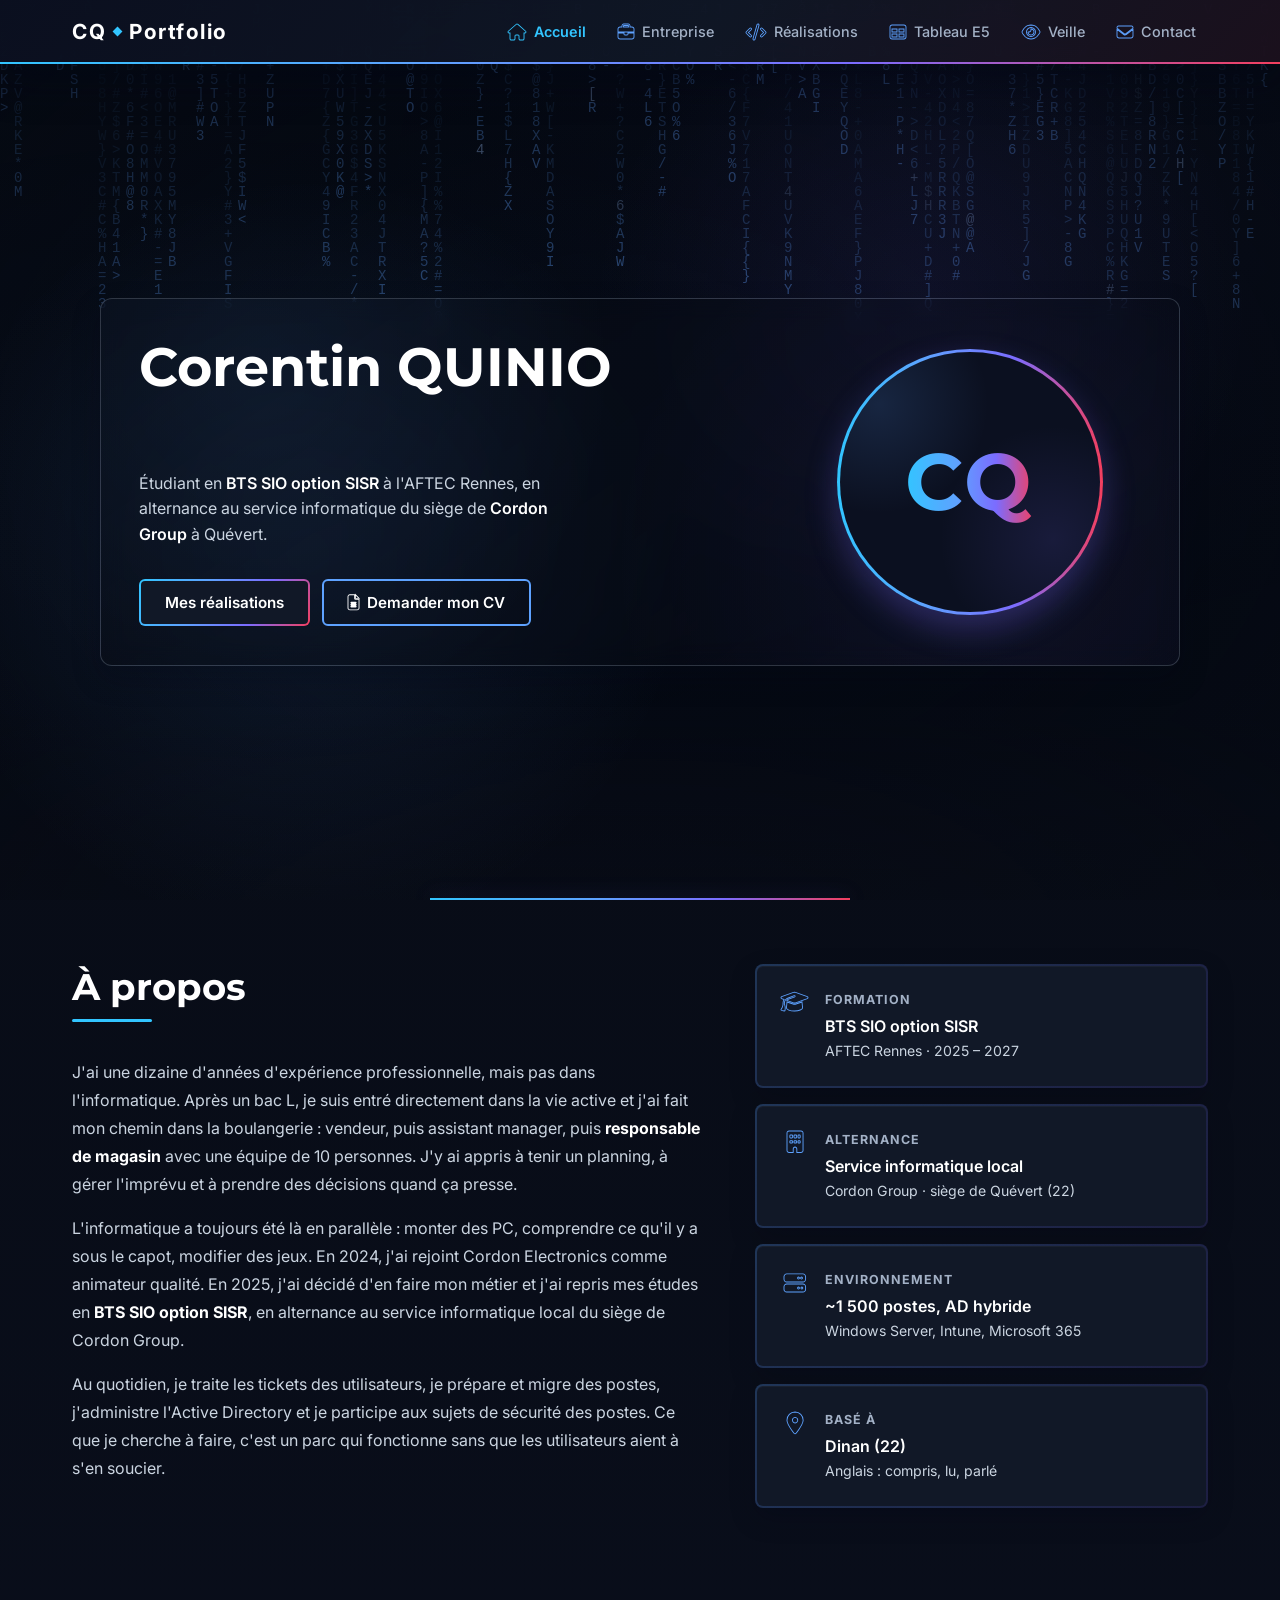
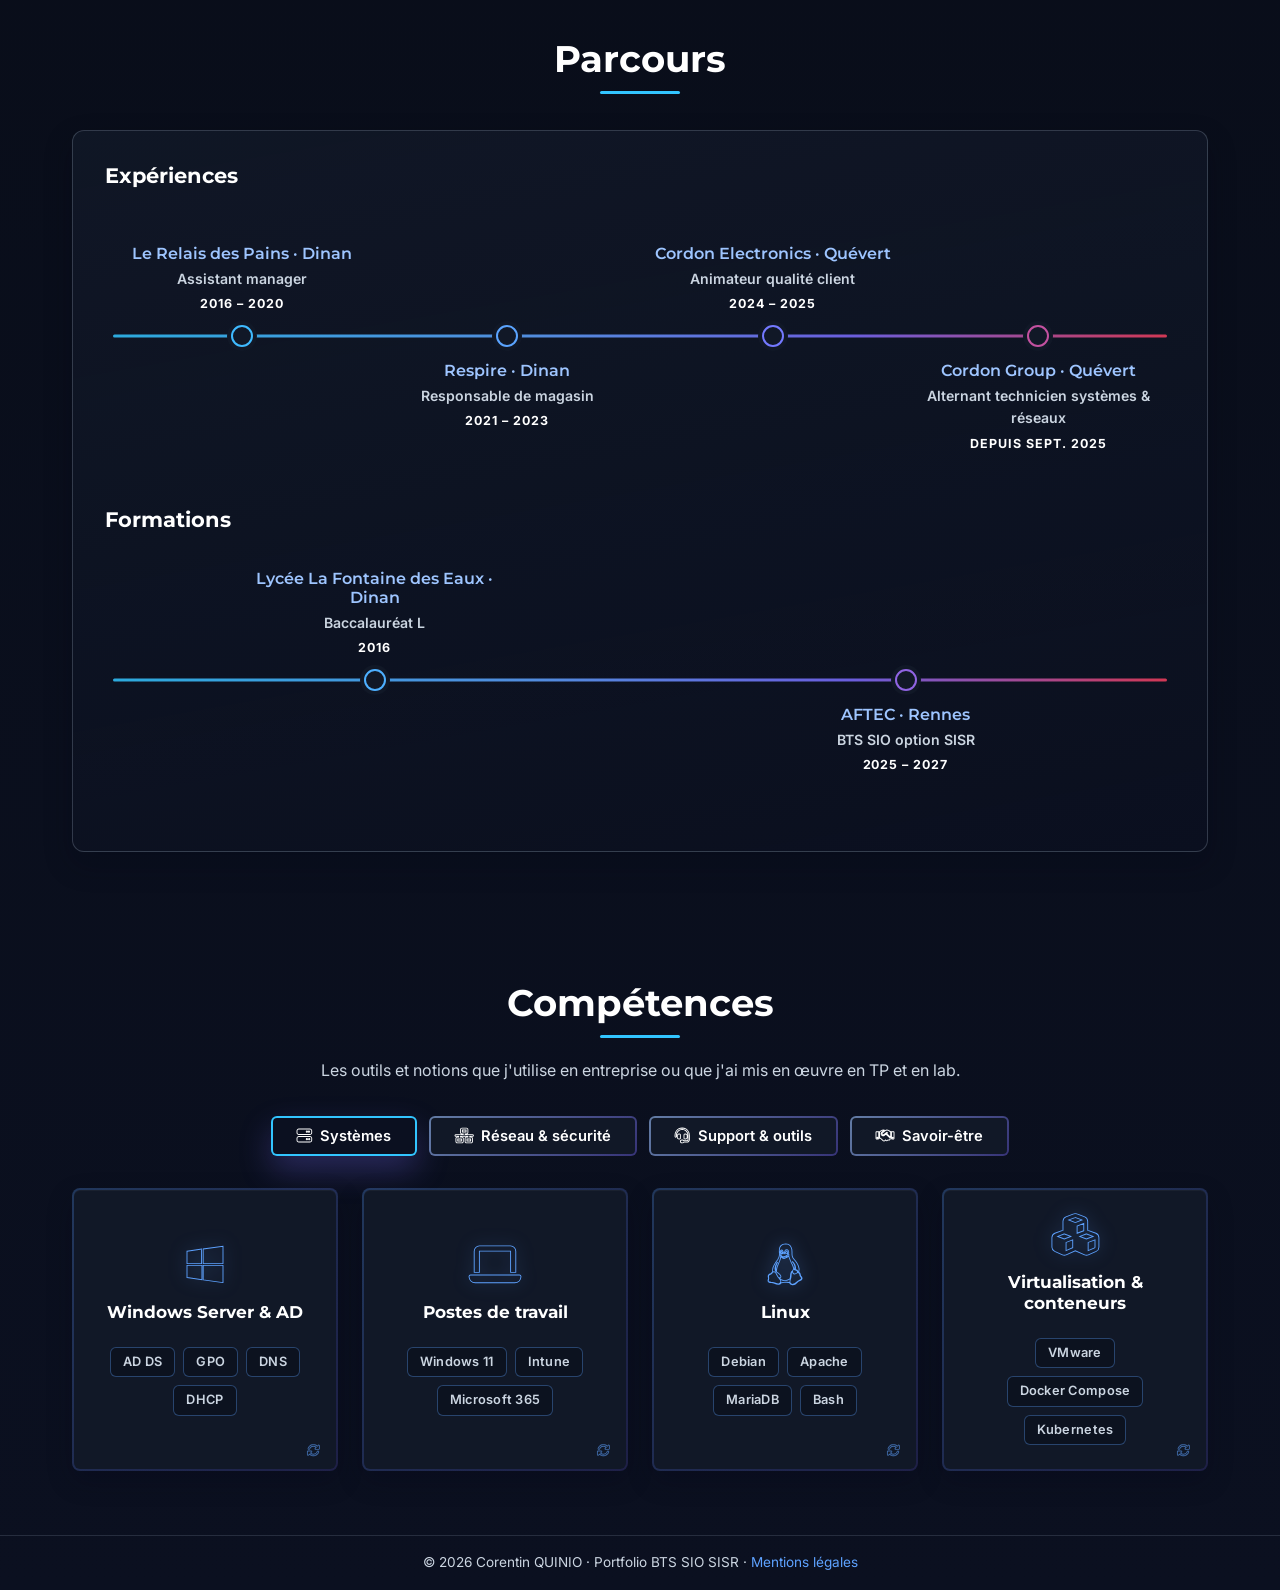
==== commit a0400125: "Onglet Tableau E5, navigation et dégradés allégés, bandeau plein écran, formulaire activé Co-Authore" ====
--- a/index.html
+++ b/index.html
@@ -138,7 +138,7 @@
                                 <li class="timeline-node">
                                     <button class="timeline-dot" type="button" aria-expanded="false" aria-label="Afficher le détail"></button>
                                     <div class="timeline-label">
-                                        <h4 class="text-gradient">Le Relais des Pains · Dinan</h4>
+                                        <h4>Le Relais des Pains · Dinan</h4>
                                         <p class="timeline-role">Assistant manager</p>
                                         <span class="eyebrow">2016 – 2020</span>
                                     </div>
@@ -149,7 +149,7 @@
                                 <li class="timeline-node">
                                     <button class="timeline-dot" type="button" aria-expanded="false" aria-label="Afficher le détail"></button>
                                     <div class="timeline-label">
-                                        <h4 class="text-gradient">Respire · Dinan</h4>
+                                        <h4>Respire · Dinan</h4>
                                         <p class="timeline-role">Responsable de magasin</p>
                                         <span class="eyebrow">2021 – 2023</span>
                                     </div>
@@ -160,7 +160,7 @@
                                 <li class="timeline-node">
                                     <button class="timeline-dot" type="button" aria-expanded="false" aria-label="Afficher le détail"></button>
                                     <div class="timeline-label">
-                                        <h4 class="text-gradient">Cordon Electronics · Quévert</h4>
+                                        <h4>Cordon Electronics · Quévert</h4>
                                         <p class="timeline-role">Animateur qualité client</p>
                                         <span class="eyebrow">2024 – 2025</span>
                                     </div>
@@ -171,7 +171,7 @@
                                 <li class="timeline-node">
                                     <button class="timeline-dot" type="button" aria-expanded="false" aria-label="Afficher le détail"></button>
                                     <div class="timeline-label">
-                                        <h4 class="text-gradient">Cordon Group · Quévert</h4>
+                                        <h4>Cordon Group · Quévert</h4>
                                         <p class="timeline-role">Alternant technicien systèmes &amp; réseaux</p>
                                         <span class="eyebrow">Depuis sept. 2025</span>
                                     </div>
@@ -190,7 +190,7 @@
                                 <li class="timeline-node">
                                     <button class="timeline-dot" type="button" aria-expanded="false" aria-label="Afficher le détail"></button>
                                     <div class="timeline-label">
-                                        <h4 class="text-gradient">Lycée La Fontaine des Eaux · Dinan</h4>
+                                        <h4>Lycée La Fontaine des Eaux · Dinan</h4>
                                         <p class="timeline-role">Baccalauréat L</p>
                                         <span class="eyebrow">2016</span>
                                     </div>
@@ -201,7 +201,7 @@
                                 <li class="timeline-node">
                                     <button class="timeline-dot" type="button" aria-expanded="false" aria-label="Afficher le détail"></button>
                                     <div class="timeline-label">
-                                        <h4 class="text-gradient">AFTEC · Rennes</h4>
+                                        <h4>AFTEC · Rennes</h4>
                                         <p class="timeline-role">BTS SIO option SISR</p>
                                         <span class="eyebrow">2025 – 2027</span>
                                     </div>
--- a/css/style.css
+++ b/css/style.css
@@ -60,6 +60,7 @@
 
     /* --- Couleurs utilisées dans le site --- */
     --color-primary: rgb(var(--rgb-blue));
+    --color-cyan: rgb(var(--rgb-cyan));
     --color-primary-light: rgb(var(--rgb-blue-light));
     --color-accent: rgb(var(--rgb-violet));
     --color-accent-light: rgb(var(--rgb-violet-light));
@@ -364,8 +365,7 @@
     width: 80px;
     height: 3px;
     border-radius: 2px;
-    background: var(--gradient-inline);
-    box-shadow: var(--shadow-line);
+    background: var(--color-cyan);
     transform: translateX(-50%);
 }
 
@@ -481,7 +481,7 @@
     display: inline-flex;
     align-items: center;
     gap: var(--space-2);
-    padding: 0.7rem var(--space-5);
+    padding: 0.58rem var(--space-5);
     border-radius: var(--radius-sm);
     font-family: inherit;
     font-size: 0.95rem;
@@ -536,10 +536,10 @@
     transition: var(--transition-card);
 }
 
-/* Carte mise en avant (ex. « Résultat » d'une fiche) : bordure dégradée pleine et fond teinté */
+/* Carte mise en avant (ex. « Résultat » d'une fiche) : bordure bleue et fond teinté */
 .card--highlight {
     --fill: linear-gradient(color-mix(in srgb, var(--bg-card) 88%, var(--color-primary)), color-mix(in srgb, var(--bg-card) 88%, var(--color-primary)));
-    --edge: var(--gradient-main);
+    --edge: linear-gradient(var(--color-primary), var(--color-primary));
 }
 
 /* Une carte cliquable se soulève au survol */
@@ -792,7 +792,7 @@
     left: calc(-1 * var(--space-6) + var(--space-2));
     width: calc(var(--space-6) - 2 * var(--space-2));
     height: 2px;
-    background: var(--gradient-inline);
+    background: var(--color-primary);
 }
 
 .flow li + li::after {
@@ -801,7 +801,7 @@
     top: calc(50% - 4px);
     left: calc(-1 * var(--space-2) - 6px);
     border: 5px solid transparent;
-    border-left-color: var(--color-accent);
+    border-left-color: var(--color-primary);
 }
 
 .flow-step-num {
@@ -857,7 +857,7 @@
 .carousel-progress span {
     display: block;
     height: 100%;
-    background: var(--gradient-inline);
+    background: var(--color-cyan);
     transform: scaleX(var(--progress, 0));
     transform-origin: left;
     transition: transform 0.15s linear;
@@ -926,16 +926,15 @@
     transform: translateY(-2px);
 }
 
-/* Petit losange dégradé entre « CQ » et « Portfolio » */
+/* Petit losange cyan entre « CQ » et « Portfolio » */
 .nav-title-dot {
     width: 7px;
     height: 7px;
-    background: var(--gradient-inline);
+    background: var(--color-cyan);
     transform: rotate(45deg);
 }
 
-/* Liens du menu : texte simple, sans cadre. La page active garde la patte du site
-   (texte en dégradé et fin trait dégradé dessous) sans encadré ni fond. */
+/* Liens du menu : texte simple, sans cadre. La page active est seulement écrite en cyan. */
 .nav-links {
     display: flex;
     gap: var(--space-2);
@@ -966,28 +965,14 @@
     transform: translateY(-2px) scale(1.1);
 }
 
-/* Page active : texte en dégradé, icône teintée, trait dégradé de 2 px sous le texte */
-.nav-links a.active span {
-    background: var(--gradient-inline);
-    -webkit-background-clip: text;
-    background-clip: text;
-    -webkit-text-fill-color: transparent;
+/* Page active : texte et icône en cyan */
+.nav-links a.active {
     font-weight: 600;
+    color: var(--color-cyan);
 }
 
 .nav-links a.active i {
-    -webkit-text-stroke-color: var(--color-primary-light);
-}
-
-.nav-links a.active::after {
-    content: '';
-    position: absolute;
-    right: var(--space-3);
-    bottom: 0;
-    left: var(--space-3);
-    height: 2px;
-    border-radius: var(--radius-pill);
-    background: var(--gradient-inline);
+    -webkit-text-stroke-color: var(--color-cyan);
 }
 
 .nav-links a:focus-visible {
@@ -1023,12 +1008,14 @@
  * 6. ACCUEIL : BANDEAU DE PRÉSENTATION
  * ============================================================ */
 
-/* Bandeau plein écran, contenu centré */
+/* Bandeau plein écran, contenu centré : en haut de page, son trait du bas
+   tombe au bas de la fenêtre (svh : hauteur sans la barre du navigateur mobile) */
 .hero {
     display: flex;
     align-items: center;
     justify-content: center;
-    min-height: min(100vh, 720px);
+    min-height: 100vh;
+    min-height: 100svh;
     padding: calc(var(--header-h) + var(--space-7)) 0 var(--space-7);
     overflow: hidden;
     isolation: isolate;
@@ -1255,6 +1242,7 @@
     margin-bottom: var(--space-1);
     font-size: 0.98rem;
     font-weight: 600;
+    color: var(--color-primary-light);
 }
 
 .timeline-role {
@@ -1321,7 +1309,7 @@
 
 .skills-tab[aria-selected="true"] {
     --fill: linear-gradient(var(--bg-page-alt), var(--bg-page-alt));
-    --edge: var(--gradient-inline);
+    --edge: linear-gradient(var(--color-cyan), var(--color-cyan));
     box-shadow: var(--shadow-glow);
 }
 
@@ -1570,12 +1558,45 @@
     background: var(--tint-primary);
 }
 
+/* Ligne de catégorie : formation, puis entreprise par année (comme le tableau officiel) */
+.e5-table tbody tr.e5-cat th {
+    padding-top: var(--space-5);
+    font-family: var(--font-title);
+    font-size: 0.8rem;
+    font-weight: 600;
+    letter-spacing: 1px;
+    text-transform: uppercase;
+    color: var(--color-cyan);
+    background: var(--tint-primary);
+}
+
+.e5-table tbody tr.e5-cat:hover {
+    background: none;
+}
+
+.e5-table tbody th {
+    min-width: 280px;
+}
+
+.e5-docs {
+    display: block;
+    margin-top: var(--space-1);
+    font-size: 0.78rem;
+    font-weight: 400;
+    color: var(--text-muted);
+}
+
+.e5-table td[data-label="Période"] {
+    font-size: 0.82rem;
+    white-space: nowrap;
+}
+
 /* Coche indiquant qu'une compétence est mobilisée */
 .e5-check {
     display: inline-block;
     width: 18px;
     height: 18px;
-    background: var(--gradient-inline);
+    background: var(--color-cyan);
     -webkit-mask: url("data:image/svg+xml,%3Csvg xmlns='http://www.w3.org/2000/svg' viewBox='0 0 24 24' fill='none' stroke='black' stroke-width='3.2' stroke-linecap='round' stroke-linejoin='round'%3E%3Cpath d='M4 12.5l5 5L20 6.5'/%3E%3C/svg%3E") center / contain no-repeat;
     mask: url("data:image/svg+xml,%3Csvg xmlns='http://www.w3.org/2000/svg' viewBox='0 0 24 24' fill='none' stroke='black' stroke-width='3.2' stroke-linecap='round' stroke-linejoin='round'%3E%3Cpath d='M4 12.5l5 5L20 6.5'/%3E%3C/svg%3E") center / contain no-repeat;
 }
@@ -2198,6 +2219,19 @@
         text-align: left;
     }
 
+    .e5-table tbody th {
+        min-width: 0;
+    }
+
+    .e5-table tbody tr.e5-cat {
+        padding: var(--space-3) var(--space-4);
+        background: var(--tint-primary);
+    }
+
+    .e5-table tbody tr.e5-cat th {
+        background: none;
+    }
+
     .e5-table td:nth-of-type(1) {
         margin-bottom: var(--space-2);
         font-size: 0.8rem;
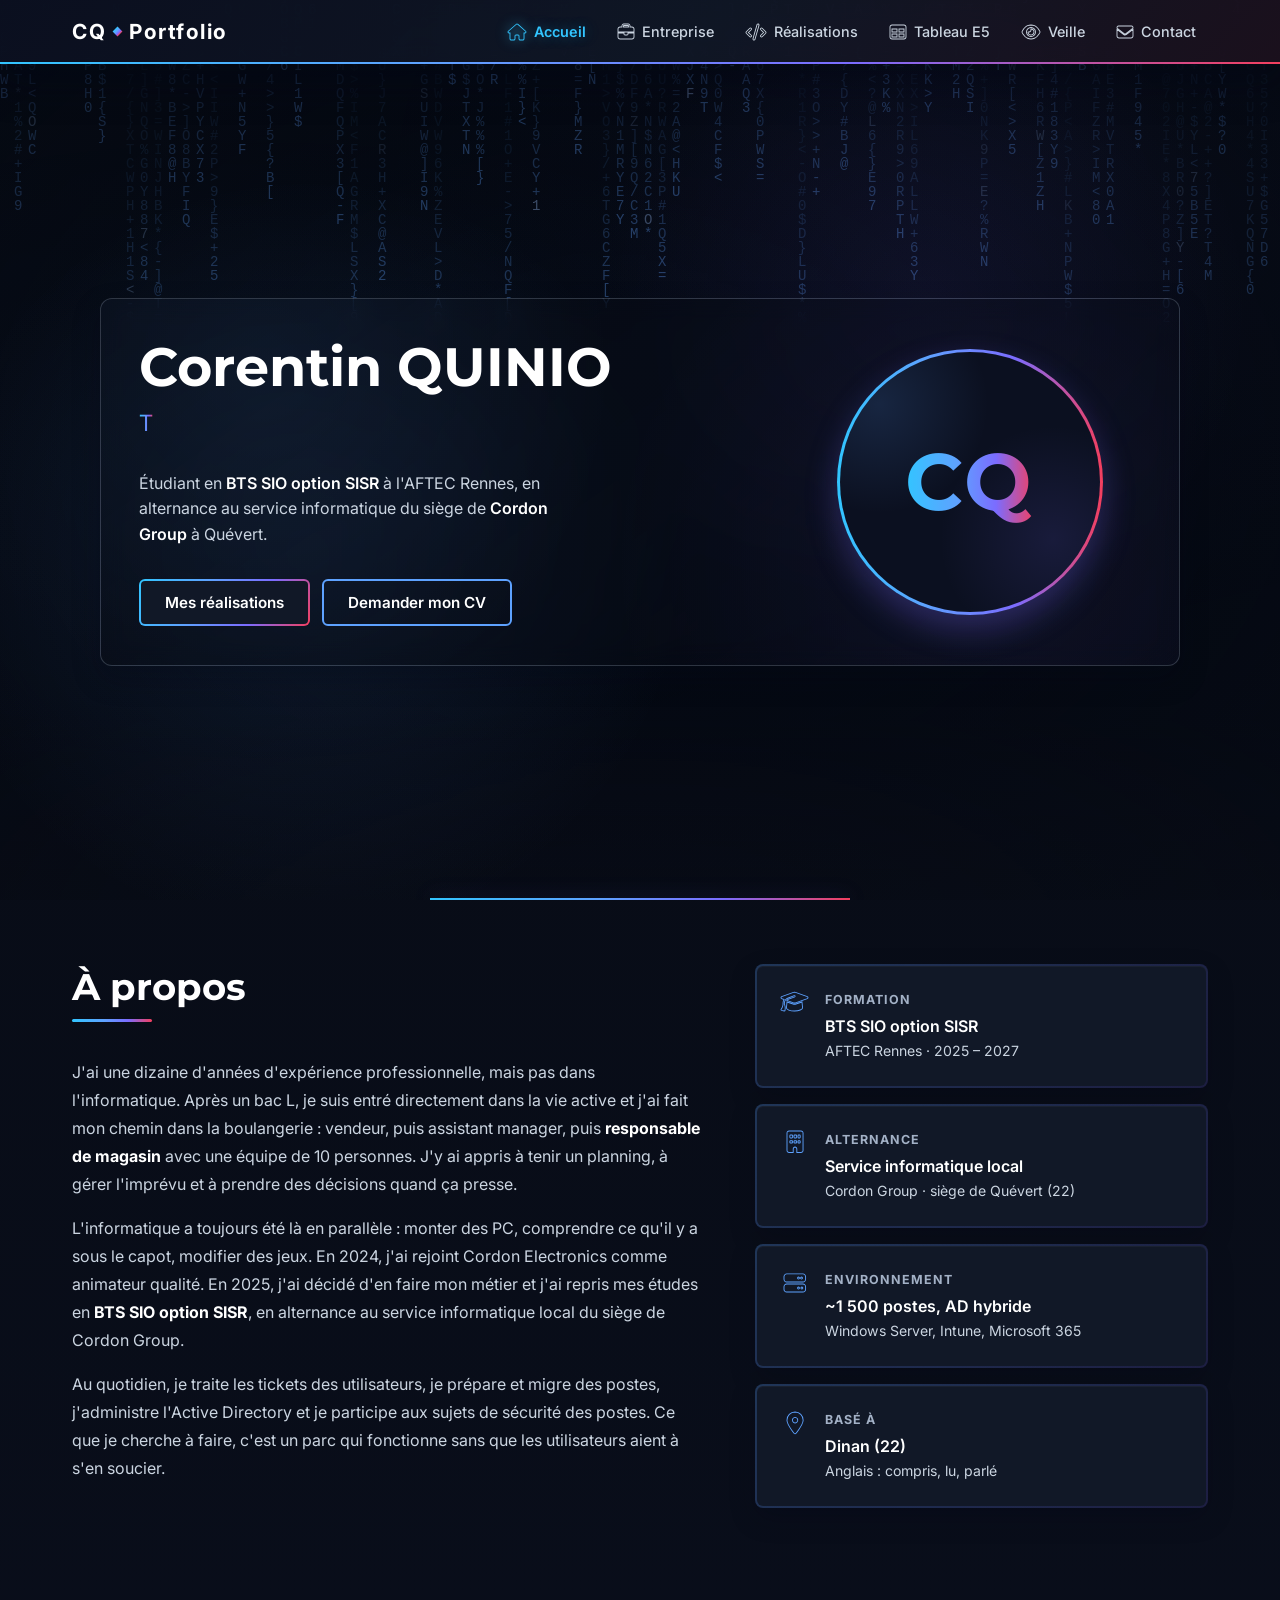
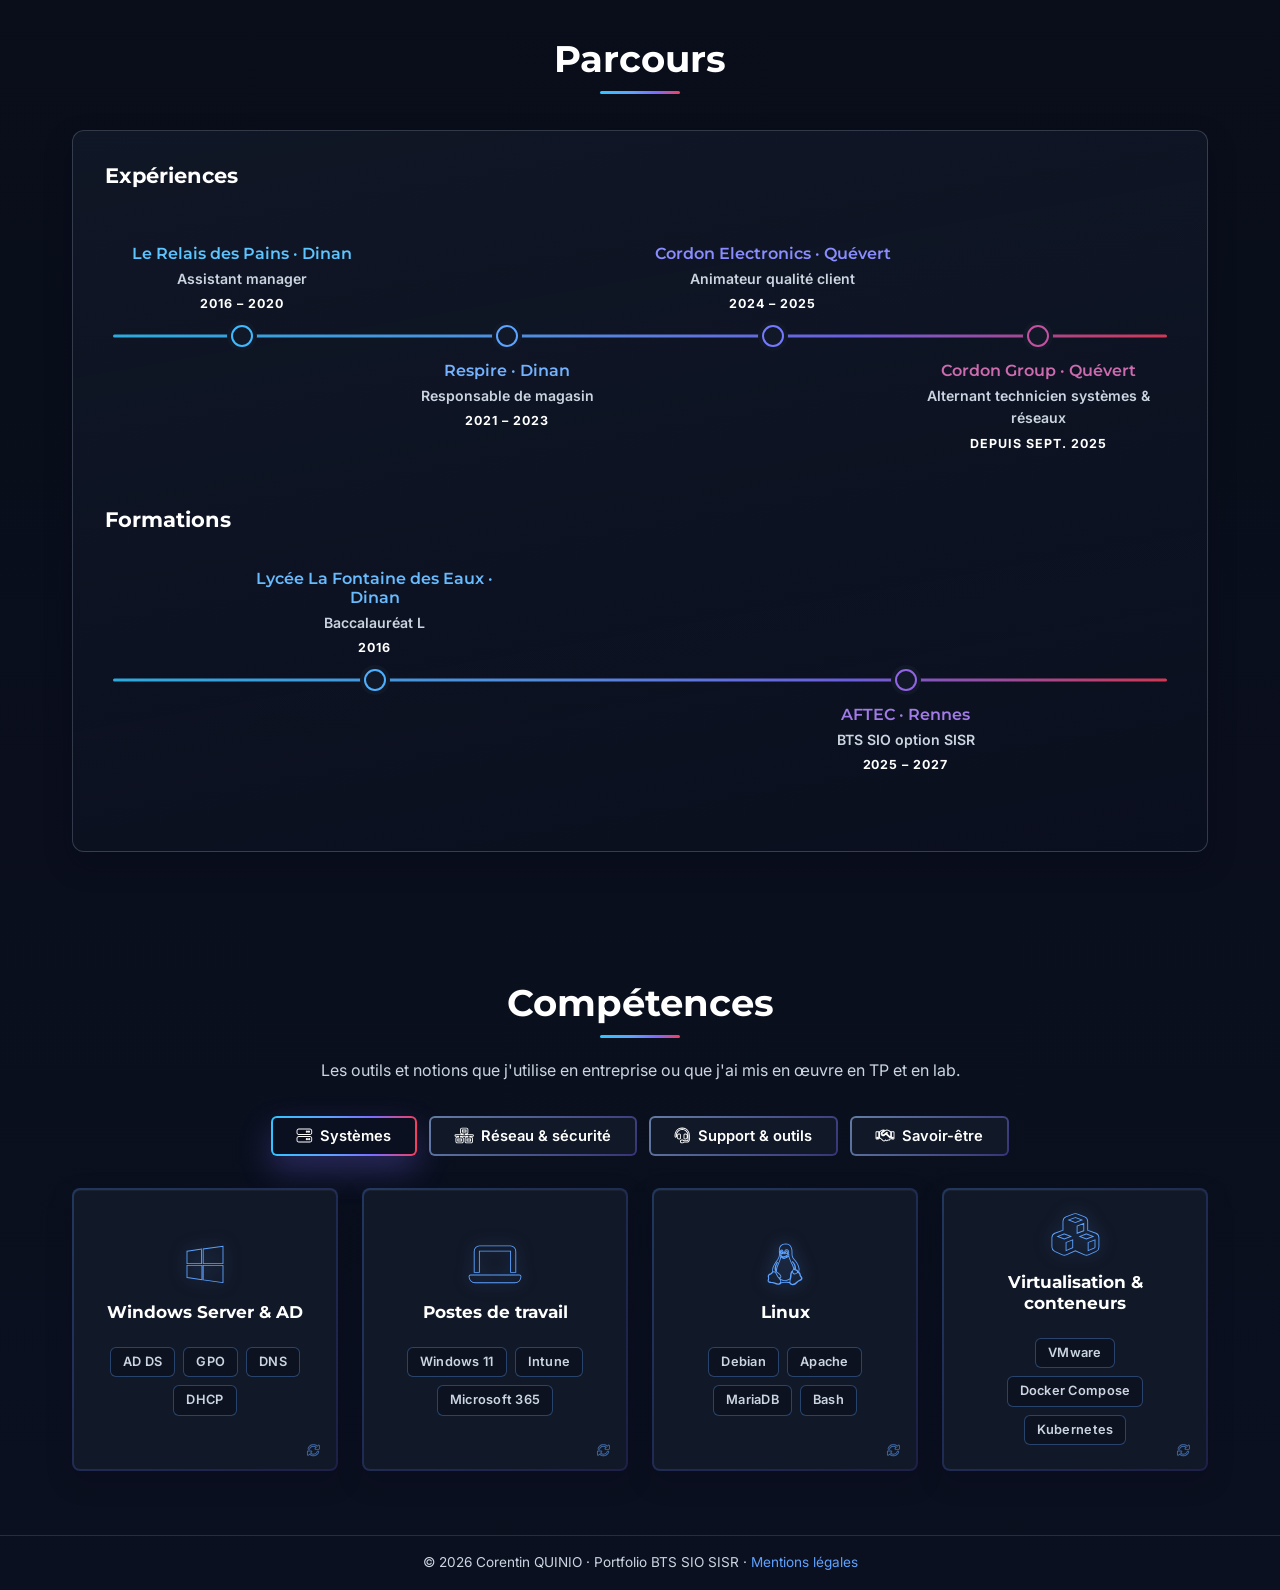
==== commit 4fc7b17e: "Tableau E5 refait : numéros, couleurs par catégorie, preuves dépliables avec captures ; couleurs, fr" ====
--- a/index.html
+++ b/index.html
@@ -48,7 +48,7 @@
                         <a href="pages/projects.html" class="btn">Mes réalisations</a>
                         <!-- Le CV n'est pas publié (il contient mes coordonnées) : il est envoyé sur demande -->
                         <a href="pages/contact.html?objet=cv" class="btn btn--secondary">
-                            <i class="fas fa-file-lines" aria-hidden="true"></i>Demander mon CV
+                            Demander mon CV
                         </a>
                     </div>
                 </div>
--- a/css/style.css
+++ b/css/style.css
@@ -365,7 +365,7 @@
     width: 80px;
     height: 3px;
     border-radius: 2px;
-    background: var(--color-cyan);
+    background: var(--gradient-inline);
     transform: translateX(-50%);
 }
 
@@ -536,10 +536,10 @@
     transition: var(--transition-card);
 }
 
-/* Carte mise en avant (ex. « Résultat » d'une fiche) : bordure bleue et fond teinté */
+/* Carte mise en avant (ex. « Résultat » d'une fiche) : bordure dégradée et fond teinté */
 .card--highlight {
     --fill: linear-gradient(color-mix(in srgb, var(--bg-card) 88%, var(--color-primary)), color-mix(in srgb, var(--bg-card) 88%, var(--color-primary)));
-    --edge: linear-gradient(var(--color-primary), var(--color-primary));
+    --edge: var(--gradient-main);
 }
 
 /* Une carte cliquable se soulève au survol */
@@ -857,7 +857,7 @@
 .carousel-progress span {
     display: block;
     height: 100%;
-    background: var(--color-cyan);
+    background: var(--gradient-inline);
     transform: scaleX(var(--progress, 0));
     transform-origin: left;
     transition: transform 0.15s linear;
@@ -926,11 +926,11 @@
     transform: translateY(-2px);
 }
 
-/* Petit losange cyan entre « CQ » et « Portfolio » */
+/* Petit losange dégradé entre « CQ » et « Portfolio » */
 .nav-title-dot {
     width: 7px;
     height: 7px;
-    background: var(--color-cyan);
+    background: var(--gradient-inline);
     transform: rotate(45deg);
 }
 
@@ -948,12 +948,14 @@
     padding: 0.45rem var(--space-3);
     font-size: 0.9rem;
     font-weight: 500;
-    color: var(--text-muted);
+    color: var(--text-body);
     transition: color 0.25s ease;
 }
 
+/* Icône du même ton que le texte, pour une barre homogène */
 .nav-links a i {
     font-size: 1rem;
+    -webkit-text-stroke-color: var(--text-body);
     transition: transform 0.4s var(--ease-bounce), -webkit-text-stroke-color 0.25s ease;
 }
 
@@ -962,6 +964,8 @@
 }
 
 .nav-links a:hover i {
+    -webkit-text-stroke-color: var(--text-primary);
+    filter: none;
     transform: translateY(-2px) scale(1.1);
 }
 
@@ -969,6 +973,7 @@
 .nav-links a.active {
     font-weight: 600;
     color: var(--color-cyan);
+    text-shadow: 0 0 14px rgba(var(--rgb-cyan), 0.35);
 }
 
 .nav-links a.active i {
@@ -1242,7 +1247,8 @@
     margin-bottom: var(--space-1);
     font-size: 0.98rem;
     font-weight: 600;
-    color: var(--color-primary-light);
+    /* --dot-rgb : couleur du dégradé à l'emplacement du point (script.js), éclaircie pour la lecture */
+    color: color-mix(in srgb, rgb(var(--dot-rgb)) 85%, white);
 }
 
 .timeline-role {
@@ -1309,7 +1315,7 @@
 
 .skills-tab[aria-selected="true"] {
     --fill: linear-gradient(var(--bg-page-alt), var(--bg-page-alt));
-    --edge: linear-gradient(var(--color-cyan), var(--color-cyan));
+    --edge: var(--gradient-inline);
     box-shadow: var(--shadow-glow);
 }
 
@@ -1511,94 +1517,353 @@
     overflow-x: auto;
 }
 
+/* --- Tableau de synthèse E5 (page Tableau E5) ---
+   Un <tbody> par catégorie ; chaque catégorie a sa couleur, prise sur le
+   dégradé de la charte (formation cyan, 1re année violet, 2e année rouge).
+   --cat-rgb colore le numéro, les coches et le libellé de la catégorie. */
+.e5-group--a { --cat-rgb: var(--rgb-cyan); }
+.e5-group--b { --cat-rgb: var(--rgb-violet); }
+.e5-group--c { --cat-rgb: var(--rgb-red); }
+
+/* Trait dégradé en haut du tableau, comme sous l'en-tête du site */
+.e5-panel {
+    border-top: none;
+}
+
+.e5-panel::before {
+    content: '';
+    position: sticky;
+    left: 0;
+    display: block;
+    height: 2px;
+    background: var(--gradient-inline);
+}
+
 .e5-table {
     width: 100%;
-    min-width: 760px;
+    min-width: 880px;
     border-collapse: collapse;
     font-size: 0.9rem;
 }
 
 .e5-table th,
 .e5-table td {
-    padding: var(--space-3) var(--space-4);
-    border-bottom: 1px solid var(--border-subtle);
+    padding: var(--space-3);
     color: var(--text-body);
     text-align: center;
-}
-
-/* En-têtes de colonnes : intitulés des compétences */
+    vertical-align: middle;
+}
+
+/* En-têtes : intitulés courts des compétences (l'intitulé complet est lu par les lecteurs d'écran) */
 .e5-table thead th {
+    padding-top: var(--space-4);
+    padding-bottom: var(--space-4);
+    border-bottom: 1px solid var(--border-subtle);
+    font-family: var(--font-title);
+    font-size: 0.74rem;
+    font-weight: 600;
+    letter-spacing: 0.04em;
+    line-height: 1.3;
+    text-transform: uppercase;
+    color: var(--text-muted);
+}
+
+.e5-table thead th:first-child {
+    padding-left: var(--space-5);
+    text-align: left;
+}
+
+.e5-table .e5-col-comp {
+    width: 92px;
+}
+
+.e5-table .e5-col-period {
+    width: 130px;
+}
+
+/* Ligne de catégorie : trait et libellé à la couleur de la catégorie */
+.e5-table .e5-cat th {
+    padding: var(--space-5) var(--space-5) var(--space-2);
     font-family: var(--font-title);
     font-size: 0.78rem;
+    font-weight: 700;
+    letter-spacing: 0.1em;
+    text-align: left;
+    text-transform: uppercase;
+    color: rgb(var(--cat-rgb));
+}
+
+.e5-cat-count {
+    margin-left: var(--space-2);
+    font-family: var(--font-body);
+    font-weight: 400;
+    letter-spacing: 0;
+    text-transform: none;
+    color: var(--text-muted);
+}
+
+/* Lignes de réalisation : séparées par un filet, surlignées au survol */
+.e5-table .e5-row > * {
+    border-top: 1px solid var(--border-subtle);
+}
+
+.e5-table .e5-row:hover {
+    background: rgba(var(--cat-rgb), 0.05);
+}
+
+/* Première colonne : numéro + intitulé, documents dessous */
+.e5-table .e5-row th {
+    padding-left: var(--space-5);
+    text-align: left;
+}
+
+.e5-row-link {
+    display: grid;
+    grid-template-columns: 2.6rem minmax(0, 1fr);
+    align-items: baseline;
     font-weight: 600;
-    line-height: 1.35;
     color: var(--text-primary);
-    vertical-align: bottom;
-}
-
-/* Première colonne : nom de la réalisation */
-.e5-table tbody th {
-    font-weight: 600;
-    text-align: left;
-}
-
-.e5-table tbody th a {
-    color: var(--text-primary);
-}
-
-.e5-table tbody th a:hover {
-    color: var(--color-primary-light);
-}
-
-.e5-table tbody tr:last-child > * {
-    border-bottom: none;
-}
-
-.e5-table tbody tr:hover {
-    background: var(--tint-primary);
-}
-
-/* Ligne de catégorie : formation, puis entreprise par année (comme le tableau officiel) */
-.e5-table tbody tr.e5-cat th {
-    padding-top: var(--space-5);
+}
+
+.e5-row-link:hover {
+    color: rgb(var(--cat-rgb));
+}
+
+/* Numéro de la réalisation (A1, B2…) : repris dans le détail sous le tableau */
+.e5-id {
     font-family: var(--font-title);
     font-size: 0.8rem;
-    font-weight: 600;
-    letter-spacing: 1px;
-    text-transform: uppercase;
-    color: var(--color-cyan);
-    background: var(--tint-primary);
-}
-
-.e5-table tbody tr.e5-cat:hover {
-    background: none;
-}
-
-.e5-table tbody th {
-    min-width: 280px;
+    font-weight: 700;
+    color: rgb(var(--cat-rgb));
 }
 
 .e5-docs {
     display: block;
-    margin-top: var(--space-1);
+    margin: var(--space-1) 0 0 2.6rem;
     font-size: 0.78rem;
     font-weight: 400;
     color: var(--text-muted);
 }
 
-.e5-table td[data-label="Période"] {
+.e5-table td.e5-period {
+    font-size: 0.8rem;
+    color: var(--text-muted);
+    white-space: nowrap;
+}
+
+/* Coche : pastille teintée à la couleur de la catégorie.
+   Case vide : simple point discret, pour suivre la colonne de l'œil. */
+.e5-check,
+.e5-empty {
+    display: inline-grid;
+    place-items: center;
+    width: 26px;
+    height: 26px;
+    border-radius: 50%;
+    vertical-align: middle;
+}
+
+.e5-check {
+    background: rgba(var(--cat-rgb), 0.14);
+    box-shadow: inset 0 0 0 1px rgba(var(--cat-rgb), 0.45);
+}
+
+.e5-check::before {
+    content: '';
+    width: 13px;
+    height: 13px;
+    background: rgb(var(--cat-rgb));
+    -webkit-mask: url("data:image/svg+xml,%3Csvg xmlns='http://www.w3.org/2000/svg' viewBox='0 0 24 24' fill='none' stroke='black' stroke-width='3.4' stroke-linecap='round' stroke-linejoin='round'%3E%3Cpath d='M4 12.5l5 5L20 6.5'/%3E%3C/svg%3E") center / contain no-repeat;
+    mask: url("data:image/svg+xml,%3Csvg xmlns='http://www.w3.org/2000/svg' viewBox='0 0 24 24' fill='none' stroke='black' stroke-width='3.4' stroke-linecap='round' stroke-linejoin='round'%3E%3Cpath d='M4 12.5l5 5L20 6.5'/%3E%3C/svg%3E") center / contain no-repeat;
+}
+
+.e5-empty::before {
+    content: '';
+    width: 4px;
+    height: 4px;
+    border-radius: 50%;
+    background: var(--border-subtle);
+}
+
+/* Pied : nombre de réalisations par compétence (montre que tout le bloc est couvert) */
+.e5-table tfoot th,
+.e5-table tfoot td {
+    padding-top: var(--space-4);
+    padding-bottom: var(--space-4);
+    border-top: 1px solid var(--border-panel);
+    font-family: var(--font-title);
+    font-weight: 700;
+    color: var(--text-primary);
+}
+
+.e5-table tfoot th {
+    padding-left: var(--space-5);
+    font-size: 0.78rem;
+    letter-spacing: 0.06em;
+    text-align: left;
+    text-transform: uppercase;
+    color: var(--text-muted);
+}
+
+/* --- Détail sous le tableau : un <details class="tile"> par ligne, même numéro --- */
+.e5-details {
+    margin-top: var(--space-8);
+}
+
+.e5-details .section-intro {
+    margin-left: 0;
+    text-align: left;
+}
+
+.e5-notes-title {
+    display: flex;
+    align-items: center;
+    gap: var(--space-3);
+    margin: var(--space-6) 0 var(--space-3);
+    font-size: 0.8rem;
+    letter-spacing: 0.1em;
+    text-transform: uppercase;
+    color: rgb(var(--cat-rgb));
+}
+
+.e5-notes-title::after {
+    content: '';
+    flex: 1;
+    height: 1px;
+    background: linear-gradient(90deg, rgba(var(--cat-rgb), 0.5), transparent);
+}
+
+.e5-notes {
+    display: grid;
+    gap: var(--space-2);
+}
+
+.e5-note {
+    border-left: 2px solid rgba(var(--cat-rgb), 0.6);
+    scroll-margin-top: calc(var(--header-h) + var(--space-4));
+    transition: border-color 0.2s ease, background-color 0.2s ease;
+}
+
+.e5-note[open],
+.e5-note:target {
+    border-left-color: rgb(var(--cat-rgb));
+    background: rgba(var(--cat-rgb), 0.04);
+}
+
+.e5-note summary {
+    display: flex;
+    align-items: baseline;
+    gap: var(--space-3);
+    font-weight: 600;
+    color: var(--text-primary);
+    cursor: pointer;
+    list-style: none;
+}
+
+.e5-note summary::-webkit-details-marker {
+    display: none;
+}
+
+/* Chevron à droite, qui pivote à l'ouverture */
+.e5-note summary::after {
+    content: '';
+    flex: none;
+    align-self: center;
+    width: 7px;
+    height: 7px;
+    margin-left: var(--space-2);
+    border-right: 2px solid rgb(var(--cat-rgb));
+    border-bottom: 2px solid rgb(var(--cat-rgb));
+    transform: rotate(45deg);
+    transition: transform 0.2s ease;
+}
+
+.e5-note[open] summary::after {
+    transform: rotate(-135deg);
+}
+
+.e5-note summary .e5-id {
+    flex: none;
+    width: 2rem;
+}
+
+.e5-note summary:hover {
+    color: rgb(var(--cat-rgb));
+}
+
+.e5-note summary:focus-visible {
+    outline: 2px solid rgb(var(--cat-rgb));
+    outline-offset: 4px;
+}
+
+.e5-note-period {
+    flex: none;
+    margin-left: auto;
+    font-size: 0.8rem;
+    font-weight: 400;
+    color: var(--text-muted);
+}
+
+/* Contenu déplié : explication courte, puis captures */
+.e5-note-body {
+    display: grid;
+    gap: var(--space-4);
+    margin-top: var(--space-4);
+    padding-left: calc(2rem + var(--space-3));
+}
+
+.e5-note-body p {
+    max-width: 75ch;
+}
+
+.e5-shots {
+    display: grid;
+    grid-template-columns: repeat(auto-fill, minmax(min(100%, 260px), 1fr));
+    gap: var(--space-3);
+}
+
+/* Vignette de hauteur fixe (les captures pleine page sont recadrées sur le haut) ;
+   un clic ouvre la capture entière */
+.e5-shot a {
+    display: block;
+    overflow: hidden;
+    border: 1px solid var(--border-subtle);
+    border-radius: var(--radius-sm);
+    transition: border-color 0.2s ease;
+}
+
+.e5-shot a:hover {
+    border-color: rgba(var(--cat-rgb), 0.7);
+}
+
+.e5-shot img {
+    display: block;
+    width: 100%;
+    height: 200px;
+    object-fit: cover;
+    object-position: top left;
+    transition: transform 0.3s ease;
+}
+
+.e5-shot a:hover img {
+    transform: scale(1.03);
+}
+
+.e5-shot figcaption {
+    margin-top: var(--space-2);
+    font-size: 0.8rem;
+    color: var(--text-muted);
+}
+
+/* En attendant les captures : cadre en pointillé */
+.e5-shot--pending {
+    display: grid;
+    place-items: center;
+    min-height: 120px;
+    border: 1px dashed rgba(var(--cat-rgb), 0.4);
+    border-radius: var(--radius-sm);
     font-size: 0.82rem;
-    white-space: nowrap;
-}
-
-/* Coche indiquant qu'une compétence est mobilisée */
-.e5-check {
-    display: inline-block;
-    width: 18px;
-    height: 18px;
-    background: var(--color-cyan);
-    -webkit-mask: url("data:image/svg+xml,%3Csvg xmlns='http://www.w3.org/2000/svg' viewBox='0 0 24 24' fill='none' stroke='black' stroke-width='3.2' stroke-linecap='round' stroke-linejoin='round'%3E%3Cpath d='M4 12.5l5 5L20 6.5'/%3E%3C/svg%3E") center / contain no-repeat;
-    mask: url("data:image/svg+xml,%3Csvg xmlns='http://www.w3.org/2000/svg' viewBox='0 0 24 24' fill='none' stroke='black' stroke-width='3.2' stroke-linecap='round' stroke-linejoin='round'%3E%3Cpath d='M4 12.5l5 5L20 6.5'/%3E%3C/svg%3E") center / contain no-repeat;
+    color: var(--text-muted);
 }
 
 /* ============================================================
@@ -1684,8 +1949,13 @@
     display: flex;
     flex-direction: column;
     align-items: center;
+    justify-content: center;
     gap: var(--space-5);
-    margin-bottom: var(--space-7);
+    /* En haut de page, le filet de la section suivante tombe au bas de la fenêtre */
+    /* on retire l'en-tête fixe et la marge haute de la <section> qui le contient */
+    min-height: calc(100vh - var(--header-h) - var(--space-8));
+    min-height: calc(100svh - var(--header-h) - var(--space-8));
+    padding: var(--space-6) 0;
     text-align: center;
 }
 
@@ -2201,44 +2471,43 @@
         min-width: 0;
     }
 
-    .e5-table thead {
+    .e5-table thead,
+    .e5-table tfoot,
+    .e5-table colgroup {
         display: none;
     }
 
-    .e5-table tbody tr {
+    .e5-table tbody,
+    .e5-table tr {
         display: block;
+    }
+
+    .e5-table .e5-row {
         padding: var(--space-4);
-        border-bottom: 1px solid var(--border-subtle);
-    }
-
-    .e5-table tbody th,
-    .e5-table td {
+        border-top: 1px solid var(--border-subtle);
+    }
+
+    .e5-table .e5-row > *,
+    .e5-table .e5-cat th {
         display: block;
         padding: 0;
         border: none;
         text-align: left;
     }
 
-    .e5-table tbody th {
-        min-width: 0;
-    }
-
-    .e5-table tbody tr.e5-cat {
-        padding: var(--space-3) var(--space-4);
-        background: var(--tint-primary);
-    }
-
-    .e5-table tbody tr.e5-cat th {
-        background: none;
-    }
-
-    .e5-table td:nth-of-type(1) {
-        margin-bottom: var(--space-2);
-        font-size: 0.8rem;
-        color: var(--text-muted);
-    }
-
-    .e5-table td:not(:nth-of-type(1)):not(:has(.e5-check)) {
+    .e5-table .e5-cat th {
+        padding: var(--space-5) var(--space-4) var(--space-2);
+    }
+
+    .e5-table .e5-row th {
+        padding-left: 0;
+    }
+
+    .e5-table td.e5-period {
+        margin: var(--space-2) 0 var(--space-2) 2.6rem;
+    }
+
+    .e5-table .e5-row td:not(.e5-period):not(:has(.e5-check)) {
         display: none;
     }
 
@@ -2246,12 +2515,33 @@
         display: flex;
         align-items: center;
         gap: var(--space-2);
+        margin-left: 2.6rem;
         padding: var(--space-1) 0;
     }
 
     .e5-table td:has(.e5-check)::after {
         content: attr(data-label);
-        font-size: 0.88rem;
+        font-size: 0.86rem;
+    }
+
+    .e5-check {
+        flex: none;
+        width: 20px;
+        height: 20px;
+    }
+
+    .e5-note summary {
+        flex-wrap: wrap;
+    }
+
+    .e5-note-period {
+        order: 3;
+        width: 100%;
+        margin-left: calc(2rem + var(--space-3));
+    }
+
+    .e5-note-body {
+        padding-left: 0;
     }
 
     :root {
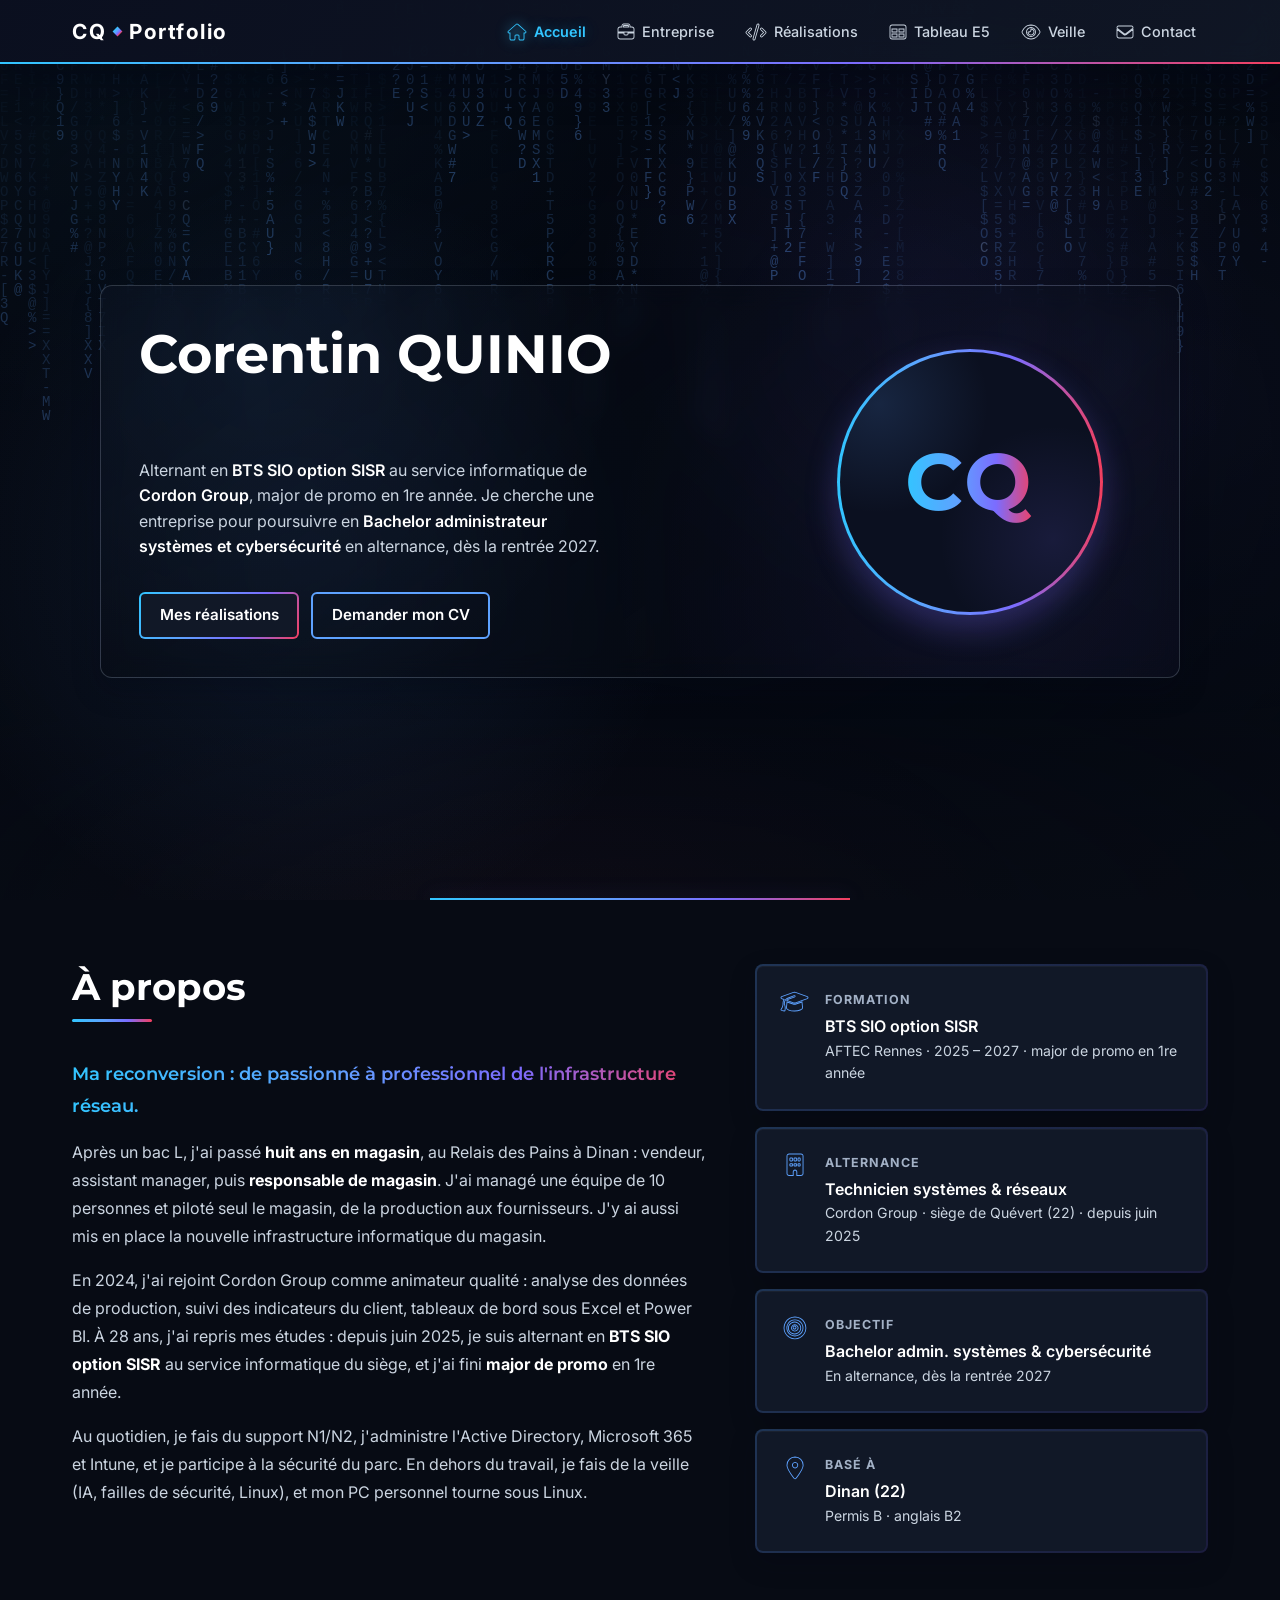
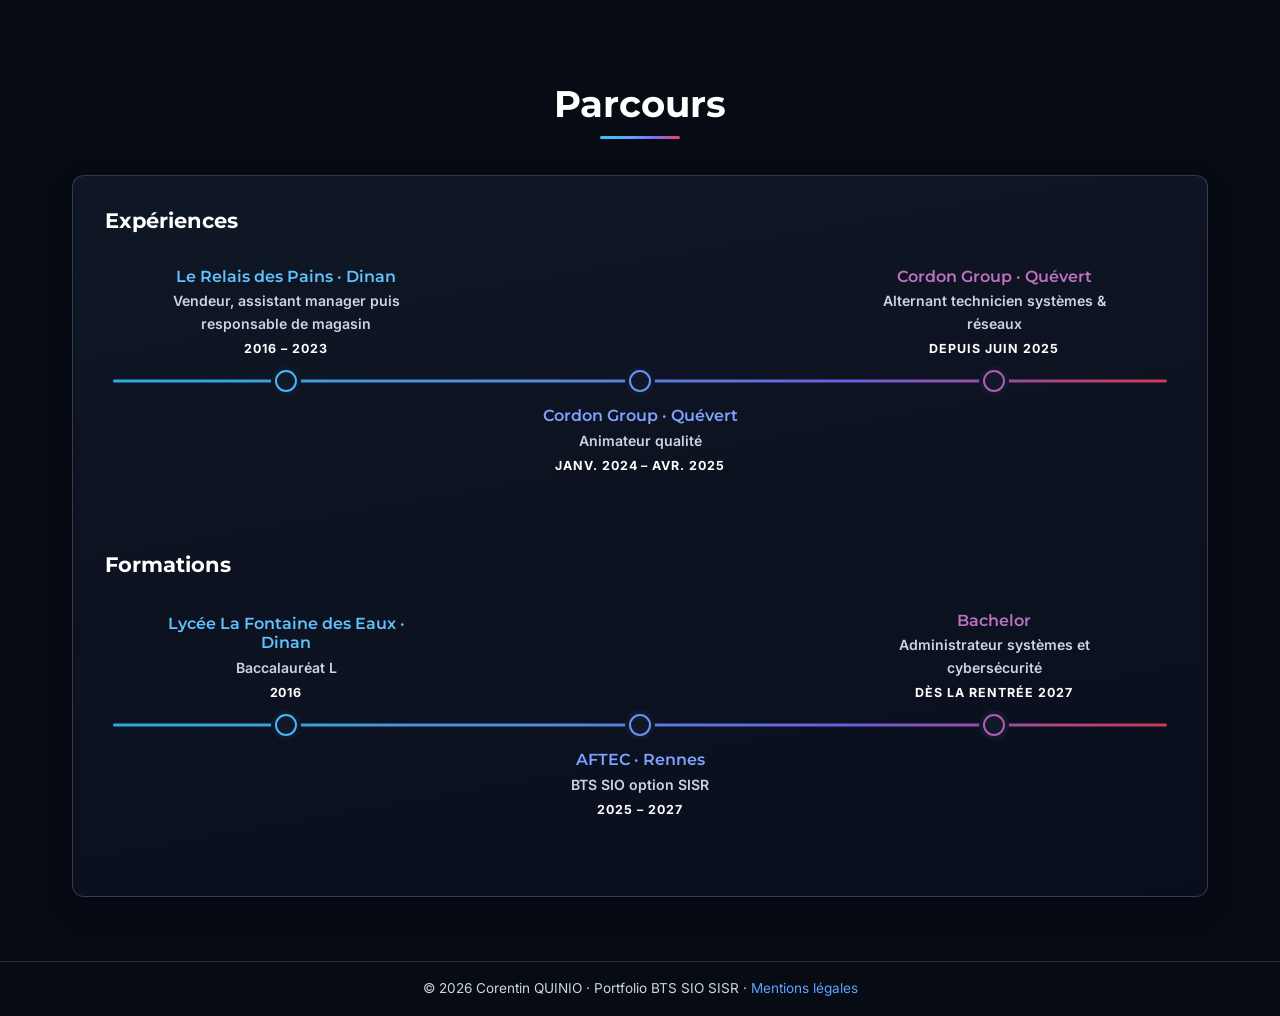
==== commit 3da5120e: "Veille en frise verticale, Réalisations et projets perso, accueil d'après le CV, missions, fiches Ci" ====
--- a/index.html
+++ b/index.html
@@ -41,8 +41,9 @@
                     <!-- Version fixe du sous-titre, lue par les lecteurs d'écran -->
                     <p class="visually-hidden">Technicien systèmes &amp; réseaux en alternance</p>
                     <p class="hero-lead">
-                        Étudiant en <strong>BTS SIO option SISR</strong> à l'AFTEC Rennes,
-                        en alternance au service informatique du siège de <strong>Cordon Group</strong> à Quévert.
+                        Alternant en <strong>BTS SIO option SISR</strong> au service informatique de <strong>Cordon Group</strong>,
+                        major de promo en 1re année. Je cherche une entreprise pour poursuivre en
+                        <strong>Bachelor administrateur systèmes et cybersécurité</strong> en alternance, dès la rentrée 2027.
                     </p>
                     <div class="btn-row">
                         <a href="pages/projects.html" class="btn">Mes réalisations</a>
@@ -67,23 +68,23 @@
             <div class="container split split--wide">
                 <div class="prose">
                     <h2 id="about-title" class="section-title section-title--left">À propos</h2>
+                    <p class="about-lead">Ma reconversion : de passionné à professionnel de l'infrastructure réseau.</p>
                     <p>
-                        J'ai une dizaine d'années d'expérience professionnelle, mais pas dans l'informatique.
-                        Après un bac L, je suis entré directement dans la vie active et j'ai fait mon chemin dans la
-                        boulangerie : vendeur, puis assistant manager, puis <strong>responsable de magasin</strong>
-                        avec une équipe de 10 personnes. J'y ai appris à tenir un planning, à gérer l'imprévu et à
-                        prendre des décisions quand ça presse.
+                        Après un bac L, j'ai passé <strong>huit ans en magasin</strong>, au Relais des Pains à Dinan :
+                        vendeur, assistant manager, puis <strong>responsable de magasin</strong>. J'ai managé une équipe
+                        de 10 personnes et piloté seul le magasin, de la production aux fournisseurs. J'y ai aussi mis en
+                        place la nouvelle infrastructure informatique du magasin.
                     </p>
                     <p>
-                        L'informatique a toujours été là en parallèle : monter des PC, comprendre ce qu'il y a sous
-                        le capot, modifier des jeux. En 2024, j'ai rejoint Cordon Electronics comme animateur qualité.
-                        En 2025, j'ai décidé d'en faire mon métier et j'ai repris mes études en <strong>BTS SIO option
-                        SISR</strong>, en alternance au service informatique local du siège de Cordon Group.
+                        En 2024, j'ai rejoint Cordon Group comme animateur qualité : analyse des données de production,
+                        suivi des indicateurs du client, tableaux de bord sous Excel et Power BI. À 28 ans, j'ai repris
+                        mes études : depuis juin 2025, je suis alternant en <strong>BTS SIO option SISR</strong> au service
+                        informatique du siège, et j'ai fini <strong>major de promo</strong> en 1re année.
                     </p>
                     <p>
-                        Au quotidien, je traite les tickets des utilisateurs, je prépare et migre des postes,
-                        j'administre l'Active Directory et je participe aux sujets de sécurité des postes.
-                        Ce que je cherche à faire, c'est un parc qui fonctionne sans que les utilisateurs aient à s'en soucier.
+                        Au quotidien, je fais du support N1/N2, j'administre l'Active Directory, Microsoft 365 et Intune,
+                        et je participe à la sécurité du parc. En dehors du travail, je fais de la veille (IA, failles
+                        de sécurité, Linux), et mon PC personnel tourne sous Linux.
                     </p>
                 </div>
 
@@ -93,23 +94,23 @@
                         <div>
                             <span class="eyebrow">Formation</span>
                             <span class="media-value">BTS SIO option SISR</span>
-                            <span class="media-detail">AFTEC Rennes · 2025 – 2027</span>
+                            <span class="media-detail">AFTEC Rennes · 2025 – 2027 · major de promo en 1re année</span>
                         </div>
                     </li>
                     <li class="card media">
                         <i class="fas fa-building" aria-hidden="true"></i>
                         <div>
                             <span class="eyebrow">Alternance</span>
-                            <span class="media-value">Service informatique local</span>
-                            <span class="media-detail">Cordon Group · siège de Quévert (22)</span>
-                        </div>
-                    </li>
-                    <li class="card media">
-                        <i class="fas fa-server" aria-hidden="true"></i>
-                        <div>
-                            <span class="eyebrow">Environnement</span>
-                            <span class="media-value">~1 500 postes, AD hybride</span>
-                            <span class="media-detail">Windows Server, Intune, Microsoft 365</span>
+                            <span class="media-value">Technicien systèmes &amp; réseaux</span>
+                            <span class="media-detail">Cordon Group · siège de Quévert (22) · depuis juin 2025</span>
+                        </div>
+                    </li>
+                    <li class="card media">
+                        <i class="fas fa-bullseye" aria-hidden="true"></i>
+                        <div>
+                            <span class="eyebrow">Objectif</span>
+                            <span class="media-value">Bachelor admin. systèmes &amp; cybersécurité</span>
+                            <span class="media-detail">En alternance, dès la rentrée 2027</span>
                         </div>
                     </li>
                     <li class="card media">
@@ -117,7 +118,7 @@
                         <div>
                             <span class="eyebrow">Basé à</span>
                             <span class="media-value">Dinan (22)</span>
-                            <span class="media-detail">Anglais : compris, lu, parlé</span>
+                            <span class="media-detail">Permis B · anglais B2</span>
                         </div>
                     </li>
                 </ul>
@@ -139,33 +140,22 @@
                                     <button class="timeline-dot" type="button" aria-expanded="false" aria-label="Afficher le détail"></button>
                                     <div class="timeline-label">
                                         <h4>Le Relais des Pains · Dinan</h4>
-                                        <p class="timeline-role">Assistant manager</p>
-                                        <span class="eyebrow">2016 – 2020</span>
-                                    </div>
-                                    <div class="timeline-detail">
-                                        <p>Gestion des opérations quotidiennes, supervision de l'équipe et suivi des indicateurs de vente.</p>
-                                    </div>
-                                </li>
-                                <li class="timeline-node">
-                                    <button class="timeline-dot" type="button" aria-expanded="false" aria-label="Afficher le détail"></button>
-                                    <div class="timeline-label">
-                                        <h4>Respire · Dinan</h4>
-                                        <p class="timeline-role">Responsable de magasin</p>
-                                        <span class="eyebrow">2021 – 2023</span>
-                                    </div>
-                                    <div class="timeline-detail">
-                                        <p>Management de 10 personnes, gestion administrative et production, participation à l'installation d'une nouvelle infrastructure informatique.</p>
-                                    </div>
-                                </li>
-                                <li class="timeline-node">
-                                    <button class="timeline-dot" type="button" aria-expanded="false" aria-label="Afficher le détail"></button>
-                                    <div class="timeline-label">
-                                        <h4>Cordon Electronics · Quévert</h4>
-                                        <p class="timeline-role">Animateur qualité client</p>
-                                        <span class="eyebrow">2024 – 2025</span>
-                                    </div>
-                                    <div class="timeline-detail">
-                                        <p>Analyse de données qualité, tableaux de bord pour le client et création d'une base de connaissance technique.</p>
+                                        <p class="timeline-role">Vendeur, assistant manager puis responsable de magasin</p>
+                                        <span class="eyebrow">2016 – 2023</span>
+                                    </div>
+                                    <div class="timeline-detail">
+                                        <p>Management de 10 personnes (recrutement, formation), gestion de la production et des fournisseurs, pilotage du chiffre d'affaires ; mise en place de la nouvelle infrastructure informatique du magasin.</p>
+                                    </div>
+                                </li>
+                                <li class="timeline-node">
+                                    <button class="timeline-dot" type="button" aria-expanded="false" aria-label="Afficher le détail"></button>
+                                    <div class="timeline-label">
+                                        <h4>Cordon Group · Quévert</h4>
+                                        <p class="timeline-role">Animateur qualité</p>
+                                        <span class="eyebrow">Janv. 2024 – avr. 2025</span>
+                                    </div>
+                                    <div class="timeline-detail">
+                                        <p>Analyse des données de production et actions correctives, suivi des indicateurs du client, tableaux de bord Excel et Power BI, rédaction d'une base de connaissances.</p>
                                     </div>
                                 </li>
                                 <li class="timeline-node">
@@ -173,10 +163,10 @@
                                     <div class="timeline-label">
                                         <h4>Cordon Group · Quévert</h4>
                                         <p class="timeline-role">Alternant technicien systèmes &amp; réseaux</p>
-                                        <span class="eyebrow">Depuis sept. 2025</span>
-                                    </div>
-                                    <div class="timeline-detail">
-                                        <p>Support et ticketing GLPI, migration des postes vers Windows 11, administration AD et GPO, sécurité des postes avec SentinelOne.</p>
+                                        <span class="eyebrow">Depuis juin 2025</span>
+                                    </div>
+                                    <div class="timeline-detail">
+                                        <p>Support N1/N2 via GLPI, Active Directory et GPO, Microsoft 365 et Intune, migration de 64 postes vers une nouvelle console SentinelOne, accès VPN, switchs et imprimantes, procédures techniques.</p>
                                     </div>
                                 </li>
                             </ol>
@@ -206,7 +196,18 @@
                                         <span class="eyebrow">2025 – 2027</span>
                                     </div>
                                     <div class="timeline-detail">
-                                        <p>Services informatiques aux organisations, option solutions d'infrastructure, systèmes et réseaux. En alternance.</p>
+                                        <p>Services informatiques aux organisations, option systèmes et réseaux, en alternance. Major de promo en 1re année.</p>
+                                    </div>
+                                </li>
+                                <li class="timeline-node">
+                                    <button class="timeline-dot" type="button" aria-expanded="false" aria-label="Afficher le détail"></button>
+                                    <div class="timeline-label">
+                                        <h4>Bachelor</h4>
+                                        <p class="timeline-role">Administrateur systèmes et cybersécurité</p>
+                                        <span class="eyebrow">Dès la rentrée 2027</span>
+                                    </div>
+                                    <div class="timeline-detail">
+                                        <p>Poursuite d'études en alternance après le BTS : je recherche une entreprise d'accueil.</p>
                                     </div>
                                 </li>
                             </ol>
@@ -216,262 +217,6 @@
             </div>
         </section>
 
-        <!-- ========== Compétences ==========
-             Quatre onglets ; chaque onglet affiche une grille de cartes retournables :
-             face avant = icône, titre et outils ; face arrière = description. -->
-        <section id="skills" aria-labelledby="skills-title">
-            <div class="container">
-                <h2 id="skills-title" class="section-title">Compétences</h2>
-                <p class="section-intro">Les outils et notions que j'utilise en entreprise ou que j'ai mis en œuvre en TP et en lab.</p>
-
-                <div class="skills-tabs" role="tablist" aria-label="Catégories de compétences">
-                    <button class="btn skills-tab" type="button" role="tab" id="tab-systemes" aria-controls="panel-systemes" aria-selected="true">
-                        <i class="fas fa-server" aria-hidden="true"></i>Systèmes
-                    </button>
-                    <button class="btn skills-tab" type="button" role="tab" id="tab-reseau" aria-controls="panel-reseau" aria-selected="false" tabindex="-1">
-                        <i class="fas fa-network-wired" aria-hidden="true"></i>Réseau &amp; sécurité
-                    </button>
-                    <button class="btn skills-tab" type="button" role="tab" id="tab-support" aria-controls="panel-support" aria-selected="false" tabindex="-1">
-                        <i class="fas fa-headset" aria-hidden="true"></i>Support &amp; outils
-                    </button>
-                    <button class="btn skills-tab" type="button" role="tab" id="tab-humain" aria-controls="panel-humain" aria-selected="false" tabindex="-1">
-                        <i class="fas fa-handshake" aria-hidden="true"></i>Savoir-être
-                    </button>
-                </div>
-
-                <div class="skills-panel grid grid--4" role="tabpanel" id="panel-systemes" aria-labelledby="tab-systemes">
-                    <article class="flip-card" tabindex="0">
-                        <div class="flip-inner">
-                            <div class="card flip-face flip-front">
-                                <i class="fab fa-windows icon-lg" aria-hidden="true"></i>
-                                <h3>Windows Server &amp; AD</h3>
-                                <ul class="tag-list"><li class="tag">AD DS</li><li class="tag">GPO</li><li class="tag">DNS</li><li class="tag">DHCP</li></ul>
-                                <i class="fas fa-rotate flip-hint" aria-hidden="true"></i>
-                            </div>
-                            <div class="card flip-face flip-back">
-                                <h3>Windows Server &amp; AD</h3>
-                                <p>Comptes, groupes, OU et GPO au quotidien en entreprise ; AD DS, DNS et DHCP montés de zéro en lab.</p>
-                            </div>
-                        </div>
-                    </article>
-                    <article class="flip-card" tabindex="0">
-                        <div class="flip-inner">
-                            <div class="card flip-face flip-front">
-                                <i class="fas fa-laptop icon-lg" aria-hidden="true"></i>
-                                <h3>Postes de travail</h3>
-                                <ul class="tag-list"><li class="tag">Windows 11</li><li class="tag">Intune</li><li class="tag">Microsoft 365</li></ul>
-                                <i class="fas fa-rotate flip-hint" aria-hidden="true"></i>
-                            </div>
-                            <div class="card flip-face flip-back">
-                                <h3>Postes de travail</h3>
-                                <p>Préparation des postes des nouveaux arrivants, migration vers Windows 11 et changement de domaine, gestion via Intune.</p>
-                            </div>
-                        </div>
-                    </article>
-                    <article class="flip-card" tabindex="0">
-                        <div class="flip-inner">
-                            <div class="card flip-face flip-front">
-                                <i class="fab fa-linux icon-lg" aria-hidden="true"></i>
-                                <h3>Linux</h3>
-                                <ul class="tag-list"><li class="tag">Debian</li><li class="tag">Apache</li><li class="tag">MariaDB</li><li class="tag">Bash</li></ul>
-                                <i class="fas fa-rotate flip-hint" aria-hidden="true"></i>
-                            </div>
-                            <div class="card flip-face flip-back">
-                                <h3>Linux</h3>
-                                <p>Serveurs Debian : stack Apache, PHP et MariaDB, services DNS/DHCP, gestion des droits et des services.</p>
-                            </div>
-                        </div>
-                    </article>
-                    <article class="flip-card" tabindex="0">
-                        <div class="flip-inner">
-                            <div class="card flip-face flip-front">
-                                <i class="fas fa-cubes icon-lg" aria-hidden="true"></i>
-                                <h3>Virtualisation &amp; conteneurs</h3>
-                                <ul class="tag-list"><li class="tag">VMware</li><li class="tag">Docker Compose</li><li class="tag">Kubernetes</li></ul>
-                                <i class="fas fa-rotate flip-hint" aria-hidden="true"></i>
-                            </div>
-                            <div class="card flip-face flip-back">
-                                <h3>Virtualisation &amp; conteneurs</h3>
-                                <p>Labs complets en machines virtuelles pour reproduire un SI ; un mini-SI de 11 conteneurs Docker Compose ; bases de Kubernetes en TP.</p>
-                            </div>
-                        </div>
-                    </article>
-                </div>
-
-                <div class="skills-panel grid grid--4" role="tabpanel" id="panel-reseau" aria-labelledby="tab-reseau" hidden>
-                    <article class="flip-card" tabindex="0">
-                        <div class="flip-inner">
-                            <div class="card flip-face flip-front">
-                                <i class="fas fa-network-wired icon-lg" aria-hidden="true"></i>
-                                <h3>Réseau</h3>
-                                <ul class="tag-list"><li class="tag">TCP/IP</li><li class="tag">Cisco IOS</li><li class="tag">Aruba</li><li class="tag">D-Link</li><li class="tag">Huawei</li></ul>
-                                <i class="fas fa-rotate flip-hint" aria-hidden="true"></i>
-                            </div>
-                            <div class="card flip-face flip-back">
-                                <h3>Réseau</h3>
-                                <p>Plan d'adressage, routage statique entre sous-réseaux, switchs et routeurs Cisco en TP, configuration de switchs en entreprise.</p>
-                            </div>
-                        </div>
-                    </article>
-                    <article class="flip-card" tabindex="0">
-                        <div class="flip-inner">
-                            <div class="card flip-face flip-front">
-                                <i class="fas fa-shield-halved icon-lg" aria-hidden="true"></i>
-                                <h3>Pare-feu</h3>
-                                <ul class="tag-list"><li class="tag">pfSense</li><li class="tag">NAT</li><li class="tag">Filtrage</li><li class="tag">OpenVPN</li></ul>
-                                <i class="fas fa-rotate flip-hint" aria-hidden="true"></i>
-                            </div>
-                            <div class="card flip-face flip-back">
-                                <h3>Pare-feu</h3>
-                                <p>pfSense en lab : interfaces WAN/LAN, NAT, règles de filtrage selon le moindre privilège, VPN OpenVPN authentifié par l'AD.</p>
-                            </div>
-                        </div>
-                    </article>
-                    <article class="flip-card" tabindex="0">
-                        <div class="flip-inner">
-                            <div class="card flip-face flip-front">
-                                <i class="fas fa-user-shield icon-lg" aria-hidden="true"></i>
-                                <h3>Sécurité des postes</h3>
-                                <ul class="tag-list"><li class="tag">SentinelOne</li><li class="tag">EDR</li><li class="tag">Bitwarden</li></ul>
-                                <i class="fas fa-rotate flip-hint" aria-hidden="true"></i>
-                            </div>
-                            <div class="card flip-face flip-back">
-                                <h3>Sécurité des postes</h3>
-                                <p>Console SentinelOne pour diagnostiquer les agents, rattachement des postes au bon site, durcissement de poste.</p>
-                            </div>
-                        </div>
-                    </article>
-                    <article class="flip-card" tabindex="0">
-                        <div class="flip-inner">
-                            <div class="card flip-face flip-front">
-                                <i class="fas fa-certificate icon-lg" aria-hidden="true"></i>
-                                <h3>Certificats &amp; PKI</h3>
-                                <ul class="tag-list"><li class="tag">AD CS</li><li class="tag">LDAPS</li><li class="tag">TLS</li><li class="tag">certutil</li></ul>
-                                <i class="fas fa-rotate flip-hint" aria-hidden="true"></i>
-                            </div>
-                            <div class="card flip-face flip-back">
-                                <h3>Certificats &amp; PKI</h3>
-                                <p>Autorité de certification d'entreprise, LDAPS entre un contrôleur de domaine et des services Linux, chaînes de certificats avec <code>certutil</code>.</p>
-                            </div>
-                        </div>
-                    </article>
-                </div>
-
-                <div class="skills-panel grid grid--4" role="tabpanel" id="panel-support" aria-labelledby="tab-support" hidden>
-                    <article class="flip-card" tabindex="0">
-                        <div class="flip-inner">
-                            <div class="card flip-face flip-front">
-                                <i class="fas fa-ticket icon-lg" aria-hidden="true"></i>
-                                <h3>Support &amp; ticketing</h3>
-                                <ul class="tag-list"><li class="tag">GLPI</li><li class="tag">ITIL</li></ul>
-                                <i class="fas fa-rotate flip-hint" aria-hidden="true"></i>
-                            </div>
-                            <div class="card flip-face flip-back">
-                                <h3>Support &amp; ticketing</h3>
-                                <p>Traitement des tickets GLPI : dépannage, droits d'accès, licences, listes de distribution, préparation des arrivées.</p>
-                            </div>
-                        </div>
-                    </article>
-                    <article class="flip-card" tabindex="0">
-                        <div class="flip-inner">
-                            <div class="card flip-face flip-front">
-                                <i class="fas fa-desktop icon-lg" aria-hidden="true"></i>
-                                <h3>Prise en main à distance</h3>
-                                <ul class="tag-list"><li class="tag">MeshAgent</li><li class="tag">Guacamole</li></ul>
-                                <i class="fas fa-rotate flip-hint" aria-hidden="true"></i>
-                            </div>
-                            <div class="card flip-face flip-back">
-                                <h3>Prise en main à distance</h3>
-                                <p>Intervention sur les postes sans avoir à se déplacer dans les 8 bâtiments du site.</p>
-                            </div>
-                        </div>
-                    </article>
-                    <article class="flip-card" tabindex="0">
-                        <div class="flip-inner">
-                            <div class="card flip-face flip-front">
-                                <i class="fas fa-chart-line icon-lg" aria-hidden="true"></i>
-                                <h3>Supervision &amp; inventaire</h3>
-                                <ul class="tag-list"><li class="tag">NetBox</li><li class="tag">Zabbix</li><li class="tag">Grafana / Loki</li></ul>
-                                <i class="fas fa-rotate flip-hint" aria-hidden="true"></i>
-                            </div>
-                            <div class="card flip-face flip-back">
-                                <h3>Supervision &amp; inventaire</h3>
-                                <p>Inventaire des adresses IP et cartographie réseau en entreprise ; en lab, alertes Zabbix testées et logs centralisés dans Grafana / Loki.</p>
-                            </div>
-                        </div>
-                    </article>
-                    <article class="flip-card" tabindex="0">
-                        <div class="flip-inner">
-                            <div class="card flip-face flip-front">
-                                <i class="fas fa-file-lines icon-lg" aria-hidden="true"></i>
-                                <h3>Documentation</h3>
-                                <ul class="tag-list"><li class="tag">Procédures</li><li class="tag">SharePoint</li><li class="tag">HTML / CSS / JS</li></ul>
-                                <i class="fas fa-rotate flip-hint" aria-hidden="true"></i>
-                            </div>
-                            <div class="card flip-face flip-back">
-                                <h3>Documentation</h3>
-                                <p>Rédaction de procédures reproductibles, avec un ordre d'exécution clair et une partie dépannage.</p>
-                            </div>
-                        </div>
-                    </article>
-                </div>
-
-                <div class="skills-panel grid grid--4" role="tabpanel" id="panel-humain" aria-labelledby="tab-humain" hidden>
-                    <article class="flip-card" tabindex="0">
-                        <div class="flip-inner">
-                            <div class="card flip-face flip-front">
-                                <i class="fas fa-people-group icon-lg" aria-hidden="true"></i>
-                                <h3>Management</h3>
-                                <i class="fas fa-rotate flip-hint" aria-hidden="true"></i>
-                            </div>
-                            <div class="card flip-face flip-back">
-                                <h3>Management</h3>
-                                <p>Trois ans à la tête d'une équipe de 10 personnes : recrutement, formation, plannings.</p>
-                            </div>
-                        </div>
-                    </article>
-                    <article class="flip-card" tabindex="0">
-                        <div class="flip-inner">
-                            <div class="card flip-face flip-front">
-                                <i class="fas fa-list-check icon-lg" aria-hidden="true"></i>
-                                <h3>Gestion des priorités</h3>
-                                <i class="fas fa-rotate flip-hint" aria-hidden="true"></i>
-                            </div>
-                            <div class="card flip-face flip-back">
-                                <h3>Gestion des priorités</h3>
-                                <p>Trier l'urgent de l'important, que ce soit un rush en magasin ou une file de tickets.</p>
-                            </div>
-                        </div>
-                    </article>
-                    <article class="flip-card" tabindex="0">
-                        <div class="flip-inner">
-                            <div class="card flip-face flip-front">
-                                <i class="fas fa-comments icon-lg" aria-hidden="true"></i>
-                                <h3>Relation utilisateur</h3>
-                                <i class="fas fa-rotate flip-hint" aria-hidden="true"></i>
-                            </div>
-                            <div class="card flip-face flip-back">
-                                <h3>Relation utilisateur</h3>
-                                <p>Des années au contact de la clientèle : expliquer simplement, rester calme face à quelqu'un de bloqué.</p>
-                            </div>
-                        </div>
-                    </article>
-                    <article class="flip-card" tabindex="0">
-                        <div class="flip-inner">
-                            <div class="card flip-face flip-front">
-                                <i class="fas fa-magnifying-glass icon-lg" aria-hidden="true"></i>
-                                <h3>Curiosité</h3>
-                                <i class="fas fa-rotate flip-hint" aria-hidden="true"></i>
-                            </div>
-                            <div class="card flip-face flip-back">
-                                <h3>Curiosité</h3>
-                                <p>Comprendre le pourquoi d'une panne plutôt que d'appliquer une recette, et documenter ce que j'apprends.</p>
-                            </div>
-                        </div>
-                    </article>
-                </div>
-            </div>
-        </section>
     </main>
 
     <site-footer></site-footer>
--- a/css/style.css
+++ b/css/style.css
@@ -103,12 +103,13 @@
     --gradient-vertical: linear-gradient(180deg, rgb(var(--rgb-cyan)) 0%, rgb(var(--rgb-blue)) 40%, rgb(var(--rgb-violet)) 70%, rgb(var(--rgb-red)) 100%);
     --gradient-border: linear-gradient(135deg, rgba(var(--rgb-blue), 0.28), rgba(var(--rgb-violet), 0.18));
     --gradient-border-hover: linear-gradient(135deg, rgba(var(--rgb-blue-light), 0.6), rgba(var(--rgb-violet), 0.4));
-    --gradient-header: linear-gradient(135deg, rgba(var(--rgb-navy-900), 0.94) 0%, rgba(var(--rgb-navy-850), 0.88) 55%, rgba(var(--rgb-plum-900), 0.88) 100%);
+    --gradient-header: linear-gradient(135deg, rgba(var(--rgb-navy-900), 0.94) 0%, rgba(var(--rgb-navy-850), 0.9) 100%);
 
     /* Halos lumineux en arrière-plan */
     --glow-page:
-        radial-gradient(ellipse at 20% 50%, rgba(var(--rgb-blue), 0.06) 0%, transparent 50%),
-        radial-gradient(ellipse at 80% 20%, rgba(var(--rgb-violet), 0.05) 0%, transparent 45%);
+        radial-gradient(ellipse 60% 50% at 8% 12%, rgba(var(--rgb-cyan), 0.09) 0%, transparent 70%),
+        radial-gradient(ellipse 55% 50% at 92% 45%, rgba(var(--rgb-violet), 0.09) 0%, transparent 70%),
+        radial-gradient(ellipse 60% 45% at 40% 105%, rgba(var(--rgb-red), 0.05) 0%, transparent 70%);
     --glow-hero:
         radial-gradient(circle at 24% 62%, rgba(var(--rgb-blue), 0.10) 0%, transparent 34%),
         radial-gradient(circle at 72% 34%, rgba(var(--rgb-violet), 0.08) 0%, transparent 30%),
@@ -185,7 +186,7 @@
     font-family: var(--font-body);
     line-height: 1.6;
     color: var(--text-primary);
-    background: linear-gradient(180deg, var(--bg-page) 0%, var(--bg-page-alt) 100%);
+    background: var(--bg-page);
 }
 
 /* Halo lumineux fixe derrière tout le site */
@@ -367,6 +368,17 @@
     border-radius: 2px;
     background: var(--gradient-inline);
     transform: translateX(-50%);
+}
+
+/* Phrase d'accroche de l'À propos (reprise du CV) */
+.about-lead {
+    font-family: var(--font-title);
+    font-size: 1.15rem;
+    font-weight: 600;
+    background: var(--gradient-inline);
+    -webkit-background-clip: text;
+    background-clip: text;
+    -webkit-text-fill-color: transparent;
 }
 
 /* Variante alignée à gauche */
@@ -481,7 +493,7 @@
     display: inline-flex;
     align-items: center;
     gap: var(--space-2);
-    padding: 0.58rem var(--space-5);
+    padding: 0.58rem 1.15rem;
     border-radius: var(--radius-sm);
     font-family: inherit;
     font-size: 0.95rem;
@@ -571,7 +583,7 @@
 
 /* Typographie par défaut à l'intérieur des surfaces.
    :where() ramène la spécificité de ces règles à celle d'une simple balise :
-   n'importe quelle classe (.eyebrow, .kpi-value, .project-slide h2…) peut donc
+   n'importe quelle classe (.eyebrow, .kpi-value, .work-card-body h3…) peut donc
    les remplacer sans conflit. */
 :where(.card, .panel) h2 {
     margin-bottom: var(--space-4);
@@ -602,6 +614,20 @@
     display: block;
     margin-bottom: var(--space-4);
     font-size: 2rem;
+}
+
+/* --- Couleur d'accent ---
+   Dans une grille, chaque élément prend tour à tour une couleur de la charte
+   (cyan, bleu, violet, rouge) : elle colore l'icône et son carré teinté.
+   Un bloc peut aussi fixer --accent-rgb lui-même. */
+.grid > :nth-child(4n+1) { --accent-rgb: var(--rgb-cyan); }
+.grid > :nth-child(4n+2) { --accent-rgb: var(--rgb-blue); }
+.grid > :nth-child(4n+3) { --accent-rgb: var(--rgb-violet); }
+.grid > :nth-child(4n+4) { --accent-rgb: var(--rgb-red); }
+
+.icon-lg,
+.icon-box i {
+    -webkit-text-stroke-color: rgb(var(--accent-rgb, var(--rgb-blue)));
 }
 
 /* Icône dans un carré teinté */
@@ -613,7 +639,7 @@
     height: 48px;
     border-radius: var(--radius-sm);
     font-size: 1.35rem;
-    background: var(--tint-primary);
+    background: rgba(var(--accent-rgb, var(--rgb-blue)), 0.12);
 }
 
 /* --- Icône à gauche, texte à droite (faits, contacts, chiffres clés) ---
@@ -1323,6 +1349,34 @@
     animation: fadeInUp 0.5s ease-out;
 }
 
+/* Une couleur par catégorie, sur l'onglet et ses cartes :
+   systèmes cyan, réseau et sécurité bleu, support violet, savoir-être rouge */
+#tab-systemes, #panel-systemes > * { --accent-rgb: var(--rgb-cyan); }
+#tab-reseau,   #panel-reseau > *   { --accent-rgb: var(--rgb-blue); }
+#tab-support,  #panel-support > *  { --accent-rgb: var(--rgb-violet); }
+#tab-humain,   #panel-humain > *   { --accent-rgb: var(--rgb-red); }
+
+.skills-tab i {
+    -webkit-text-stroke-color: rgb(var(--accent-rgb));
+}
+
+.skills-tab[aria-selected="true"] {
+    --edge: linear-gradient(135deg, rgb(var(--accent-rgb)), rgba(var(--accent-rgb), 0.4));
+    box-shadow: 0 0 18px rgba(var(--accent-rgb), 0.3);
+}
+
+.skills-panel .flip-face {
+    --edge: linear-gradient(160deg, rgba(var(--accent-rgb), 0.5), rgba(var(--accent-rgb), 0.08) 60%);
+}
+
+.skills-panel .flip-back h3 {
+    color: color-mix(in srgb, rgb(var(--accent-rgb)) 80%, white);
+}
+
+.skills-panel .tag {
+    border-color: rgba(var(--accent-rgb), 0.35);
+}
+
 .skills-panel[hidden] {
     display: none;
 }
@@ -1398,104 +1452,186 @@
  * 9. RÉALISATIONS : CARTES ET TABLEAU DE SYNTHÈSE E5
  * ============================================================ */
 
-/* Grille des réalisations : une carte sobre par réalisation, toutes visibles d'un coup
-   pour que le jury voie l'ensemble sans faire défiler. */
-.project-rail-wrap {
-    margin-bottom: var(--space-8);
-}
-
-.project-rail {
+/* --- Page Réalisations : une carte par réalisation, avec une capture en aperçu ---
+   Trois groupes, chacun avec sa couleur (--accent-rgb) : entreprise cyan,
+   formation violet, projets personnels rouge. */
+.work-group {
+    margin-bottom: var(--space-7);
+    padding: 0;
+}
+
+.work-group--pro   { --accent-rgb: var(--rgb-cyan); }
+.work-group--lab   { --accent-rgb: var(--rgb-violet); }
+.work-group--perso { --accent-rgb: var(--rgb-red); }
+
+/* Titre du groupe : pastille de couleur, titre, nombre, filet qui s'efface */
+.work-group-head {
+    display: flex;
+    align-items: center;
+    gap: var(--space-3);
+    margin-bottom: var(--space-5);
+}
+
+.work-group-head::before {
+    content: '';
+    width: 10px;
+    height: 10px;
+    border-radius: 50%;
+    background: rgb(var(--accent-rgb));
+    box-shadow: 0 0 12px rgba(var(--accent-rgb), 0.6);
+}
+
+.work-group-head::after {
+    content: '';
+    flex: 1;
+    height: 1px;
+    background: linear-gradient(90deg, rgba(var(--accent-rgb), 0.5), transparent);
+}
+
+.work-group-head h2 {
+    font-size: 1.35rem;
+}
+
+.work-group-count {
+    font-size: 0.85rem;
+    color: var(--text-muted);
+}
+
+.work-grid {
     display: grid;
-    grid-template-columns: repeat(auto-fill, minmax(min(100%, 320px), 1fr));
+    /* auto-fit : les cartes d'un groupe remplissent toute la largeur (3 cartes = 3 colonnes, 4 = 4) */
+    grid-template-columns: repeat(auto-fit, minmax(min(100%, 250px), 1fr));
     gap: var(--gap);
     list-style: none;
 }
 
-/* Diapositive : surface plate, filet discret, couleur selon le cadre
-   (bleu = entreprise, violet = lab) qui n'apparaît qu'au survol */
-.project-slide {
-    --accent-rgb: var(--rgb-blue);
+.work-grid > li {
+    display: flex;
+}
+
+/* Carte : aperçu en haut, texte dessous ; se soulève et s'éclaire au survol */
+.work-card {
     display: flex;
     flex-direction: column;
-    height: 100%;
-    min-height: 280px;
-    padding: var(--space-5);
+    width: 100%;
     overflow: hidden;
     border: 1px solid var(--border-subtle);
-    border-radius: var(--radius-lg);
-    background: var(--surface-inset);
-    color: var(--text-body);
-    transition: border-color 0.3s ease, transform 0.3s ease, background 0.3s ease;
-}
-
-.project-slide--lab {
-    --accent-rgb: var(--rgb-violet);
-}
-
-.project-slide:hover,
-.project-slide:focus-visible {
+    border-radius: var(--radius);
+    background: var(--surface-panel);
+    color: inherit;
+    transition: transform 0.3s ease, border-color 0.3s ease, box-shadow 0.3s ease;
+}
+
+a.work-card:hover,
+a.work-card:focus-visible {
     border-color: rgba(var(--accent-rgb), 0.55);
-    background: rgba(var(--accent-rgb), 0.06);
-    color: var(--text-body);
+    color: inherit;
+    box-shadow: 0 14px 34px rgba(var(--rgb-shadow), 0.35), 0 0 0 1px rgba(var(--accent-rgb), 0.2);
     transform: translateY(-4px);
 }
 
-/* Grand numéro en contour, en tête de diapositive */
-.project-slide-num {
-    margin-bottom: var(--space-4);
-    font-family: var(--font-title);
-    font-size: 3rem;
-    font-weight: 700;
-    line-height: 1;
-    color: transparent;
-    -webkit-text-stroke: 1px rgba(var(--accent-rgb), 0.8);
-    transition: -webkit-text-stroke-color 0.3s ease;
-}
-
-.project-slide:hover .project-slide-num {
+/* Aperçu 16/10 : une capture (img) ou, en attendant, une grande icône sur fond teinté.
+   Pour ajouter une capture : remplacer le <span class="work-card-placeholder"> par un <img>. */
+.work-card-media {
+    position: relative;
+    aspect-ratio: 16 / 10;
+    overflow: hidden;
+    border-bottom: 1px solid var(--border-subtle);
+    background:
+        radial-gradient(circle at 30% 30%, rgba(var(--accent-rgb), 0.22), transparent 60%),
+        var(--bg-page-alt);
+}
+
+.work-card-media img {
+    width: 100%;
+    height: 100%;
+    object-fit: cover;
+    object-position: top left;
+    transition: transform 0.5s ease;
+}
+
+a.work-card:hover .work-card-media img {
+    transform: scale(1.04);
+}
+
+/* Fondu en bas de l'aperçu, pour que la capture se fonde dans la carte */
+.work-card-media::after {
+    content: '';
+    position: absolute;
+    inset: auto 0 0;
+    height: 35%;
+    background: linear-gradient(transparent, rgba(var(--rgb-navy-850), 0.85));
+    pointer-events: none;
+}
+
+.work-card-placeholder {
+    display: grid;
+    place-items: center;
+    height: 100%;
+    font-size: 3.2rem;
+}
+
+.work-card-placeholder i {
+    -webkit-text-stroke-width: 1.2px;
     -webkit-text-stroke-color: rgb(var(--accent-rgb));
-}
-
-/* Cadre : point de couleur + texte discret */
-.project-slide-meta {
-    display: flex;
-    align-items: center;
-    gap: var(--space-2);
-    margin-bottom: var(--space-2);
-    font-size: 0.82rem;
+    filter: drop-shadow(0 0 18px rgba(var(--accent-rgb), 0.45));
+}
+
+/* Pastille du cadre, posée sur l'aperçu */
+.work-card-badge {
+    position: absolute;
+    top: var(--space-3);
+    left: var(--space-3);
+    z-index: 1;
+    padding: var(--space-1) var(--space-3);
+    border-radius: var(--radius-pill);
+    font-size: 0.72rem;
     font-weight: 600;
+    letter-spacing: 0.06em;
+    text-transform: uppercase;
+    color: rgb(var(--accent-rgb));
+    background: rgba(var(--rgb-navy-950), 0.8);
+    box-shadow: inset 0 0 0 1px rgba(var(--accent-rgb), 0.45);
+    backdrop-filter: blur(6px);
+}
+
+.work-card-body {
+    display: flex;
+    flex: 1;
+    flex-direction: column;
+    gap: var(--space-3);
+    padding: var(--space-5);
+}
+
+.work-card-meta {
+    font-size: 0.78rem;
     color: var(--text-muted);
 }
 
-.project-slide-meta::before {
-    content: '';
-    width: 8px;
-    height: 8px;
-    border-radius: 50%;
-    background: rgb(var(--accent-rgb));
-}
-
-.project-slide h2 {
-    margin-bottom: var(--space-3);
-    font-size: 1.2rem;
+.work-card-body h3 {
+    font-size: 1.1rem;
     line-height: 1.35;
     color: var(--text-primary);
 }
 
-.project-slide p {
+.work-card-body > p:not(.work-card-meta) {
     font-size: 0.92rem;
     line-height: 1.6;
 }
 
-.project-slide-tags {
+.work-card .tag-list {
     margin-top: auto;
-    padding-top: var(--space-5);
-    font-size: 0.8rem;
+    padding-top: var(--space-2);
+}
+
+.work-card .link-more {
+    margin-top: 0;
+    color: rgb(var(--accent-rgb));
+}
+
+.work-card-state {
+    font-size: 0.82rem;
     color: var(--text-muted);
-}
-
-.project-slide .link-more {
-    color: rgb(var(--accent-rgb));
 }
 
 /* Lien « Voir le détail → » */
@@ -1992,6 +2128,7 @@
     color: var(--text-primary);
 }
 
+
 /* Bloc de la page séparé du précédent (s'utilise avec .divided) */
 .company-block {
     padding: var(--space-7) 0;
@@ -2018,6 +2155,12 @@
     font-size: 1.6rem;
 }
 
+/* Page Entreprise : pas d'alternance de couleurs, tout reste dans le bleu de la charte */
+.company-hero .grid > *,
+.company-block .grid > * {
+    --accent-rgb: var(--rgb-blue);
+}
+
 /* Petit encart chiffré (taille des équipes informatiques) */
 .stat {
     text-align: center;
@@ -2057,78 +2200,195 @@
  * 12. PAGE VEILLE
  * ============================================================ */
 
-/* Titre d'un sujet de veille, précédé de son icône */
-.topic-head {
-    display: flex;
-    align-items: center;
-    gap: var(--space-3);
-    margin-bottom: var(--space-3);
-}
-
-.topic-head h2 {
+/* Un bloc par partie : mots à connaître, frise, méthode */
+.veille-block {
+    margin-bottom: var(--space-8);
+    padding: 0;
+}
+
+/* Lexique : terme en couleur d'accent, définition dessous */
+.glossary .tile {
+    border-color: rgba(var(--rgb-red), 0.18);
+    background: linear-gradient(160deg, rgba(var(--rgb-red), 0.07), transparent 65%), var(--surface-inset);
+}
+
+/* Rouge éclairci : moins agressif sur fond sombre */
+.glossary dt {
+    margin-bottom: var(--space-2);
+    font-family: var(--font-title);
+    font-weight: 700;
+    color: color-mix(in srgb, rgb(var(--rgb-red)) 70%, white);
+}
+
+.glossary dd {
+    font-size: 0.9rem;
+}
+
+/* --- Frise des failles : la frise de l'accueil (§7), mais verticale ---
+   Une seule frise, repères d'année dans la liste ; libellé à droite du point
+   (nom, logiciel, date, CVE et gravité, exploitation). Au survol ou au clic,
+   le détail se déplie sous le libellé, avec sa source.
+   La ligne va du premier au dernier point : script.js (setupVulnTimeline)
+   calcule --line-top et --line-height, et la couleur de chaque point. */
+.timeline-row--vuln .timeline-track {
+    padding: var(--space-3) 0 0;
+}
+
+.timeline-track--vuln::before {
+    display: none;
+}
+
+.timeline-track--vuln .timeline-points::before {
+    content: '';
+    position: absolute;
+    top: var(--line-top, 0);
+    left: calc(var(--dot-size) / 2 - 1px);
+    width: 2px;
+    height: var(--line-height, 0);
+    border-radius: 2px;
+    background: var(--gradient-vertical);
+    opacity: 0.85;
+}
+
+/* Repère d'année, aligné sur les libellés */
+.vuln-year-mark {
+    padding-left: calc(var(--dot-size) + var(--space-5));
+}
+
+.vuln-year-mark:not(:first-child) {
+    margin-top: var(--space-4);
+}
+
+.vuln-year-mark h3 {
+    font-size: 1.3rem;
+}
+
+.timeline-row--vuln .timeline-points {
+    flex-direction: column;
+    gap: var(--space-5);
+}
+
+.timeline-row--vuln .timeline-node {
+    display: block;
+    padding-left: calc(var(--dot-size) + var(--space-5));
+}
+
+.timeline-row--vuln .timeline-dot {
+    position: absolute;
+    top: 0.2rem;
+    left: 0;
+}
+
+.timeline-row--vuln .timeline-label,
+.timeline-row--vuln .timeline-node:nth-child(odd) .timeline-label,
+.timeline-row--vuln .timeline-node:nth-child(even) .timeline-label {
+    position: static;
+    width: auto;
+    max-width: none;
+    text-align: left;
+    transform: none;
+}
+
+/* Libellé sur une ligne : nom, puis les informations à la suite */
+.timeline-row--vuln .timeline-label {
+    display: flex;
+    flex-wrap: wrap;
+    align-items: baseline;
+    gap: var(--space-1) var(--space-3);
+}
+
+.timeline-row--vuln .timeline-label h4 {
     margin: 0;
-    font-size: 1.35rem;
-}
-
-.topic-head i {
-    font-size: 1.5rem;
-}
-
-.topic-question {
-    max-width: 75ch;
-    margin-bottom: var(--space-5);
-}
-
-.topic-pillars {
-    margin-bottom: var(--space-6);
-}
-
-/* Ligne « Sources » + flèches du carrousel */
-.sources-head {
-    display: flex;
-    align-items: center;
-    justify-content: space-between;
-    gap: var(--space-4);
-    margin-bottom: var(--space-3);
-}
-
-/* Carrousel horizontal : 4 cartes visibles, défilement par glisser ou par les flèches */
-.article-carousel {
+    font-size: 1.1rem;
+}
+
+.timeline-row--vuln .timeline-label .eyebrow {
+    margin: 0;
+}
+
+/* Détail replié, déplié quand le point est ouvert */
+.timeline-row--vuln .timeline-detail,
+.timeline-row--vuln .timeline-node:nth-child(odd) .timeline-detail,
+.timeline-row--vuln .timeline-node:nth-child(even) .timeline-detail {
+    position: static;
     display: grid;
-    grid-auto-columns: minmax(250px, calc((100% - 3 * var(--space-3)) / 4));
-    grid-auto-flow: column;
-    gap: var(--space-3);
-    padding-bottom: var(--space-2);
-    overflow-x: auto;
-    scroll-snap-type: x mandatory;
-    scrollbar-color: var(--border-accent) var(--surface-inset);
-    scrollbar-width: thin;
-}
-
-/* Carte de source (s'utilise avec .tile) : le lien reste collé en bas */
-.article-card {
-    display: flex;
-    flex-direction: column;
-    min-height: 190px;
-    scroll-snap-align: start;
-}
-
-.article-meta {
-    display: flex;
-    align-items: center;
-    gap: var(--space-2);
-    margin-bottom: var(--space-2);
+    grid-template-columns: repeat(2, minmax(0, 1fr));
+    gap: var(--space-2) var(--space-6);
+    width: auto;
+    max-height: 0;
+    overflow: hidden;
+    text-align: left;
+    opacity: 0;
+    transform: none;
+    transition: max-height 0.35s ease, opacity 0.25s ease, margin-top 0.3s ease, padding 0.3s ease;
+}
+
+.timeline-row--vuln .timeline-node.is-open .timeline-detail {
+    max-height: 30rem;
+    margin-top: var(--space-3);
+    padding: var(--space-4) var(--space-5);
+    border-radius: var(--radius-sm);
+    background: rgba(var(--dot-rgb), 0.06);
+    box-shadow: inset 0 0 0 1px rgba(var(--dot-rgb), 0.3);
+    opacity: 1;
+    pointer-events: auto;
+}
+
+.vuln-anchor {
+    display: contents;
+}
+
+.vuln-label-ids {
     font-size: 0.78rem;
     color: var(--text-muted);
 }
 
-.article-card h3 {
-    font-size: 0.98rem;
-}
-
-.article-card a {
-    margin-top: auto;
-    padding-top: var(--space-3);
+.vuln-exploit {
+    padding: 1px var(--space-2);
+    border-radius: var(--radius-pill);
+    font-size: 0.72rem;
+    font-weight: 600;
+    color: rgb(var(--rgb-red));
+    background: rgba(var(--rgb-red), 0.1);
+    box-shadow: inset 0 0 0 1px rgba(var(--rgb-red), 0.45);
+}
+
+.vuln-detail h5 {
+    margin-bottom: var(--space-1);
+    font-size: 0.72rem;
+    letter-spacing: 0.08em;
+    text-transform: uppercase;
+    color: color-mix(in srgb, rgb(var(--dot-rgb)) 85%, white);
+}
+
+.vuln-detail p {
+    font-size: 0.9rem;
+}
+
+.vuln-detail .vuln-source-line {
+    grid-column: 1 / -1;
+}
+
+.vuln-detail a {
+    font-size: 0.8rem;
+}
+
+.vuln-hint {
+    font-size: 0.82rem;
+    color: var(--text-muted);
+}
+
+@media (max-width: 640px) {
+    .timeline-row--vuln .timeline-detail,
+    .timeline-row--vuln .timeline-node:nth-child(odd) .timeline-detail,
+    .timeline-row--vuln .timeline-node:nth-child(even) .timeline-detail {
+        grid-template-columns: minmax(0, 1fr);
+    }
+}
+
+.sources .bullet-list {
+    margin-top: var(--space-3);
+    font-size: 0.92rem;
 }
 
 /* Encadré « Ce que j'en retiens » (s'utilise avec .tile) */
@@ -2461,10 +2721,6 @@
 
 /* --- Mobile (jusqu'à 640 px) : marges réduites, une seule colonne partout --- */
 @media (max-width: 640px) {
-    .project-slide {
-        min-height: 0;
-    }
-
     /* Tableau E5 : une carte par réalisation, avec seulement les compétences cochées
        (le libellé vient de l'attribut data-label de chaque cellule) */
     .e5-table {
@@ -2569,11 +2825,6 @@
     .grid--4,
     .grid--3 {
         grid-template-columns: minmax(0, 1fr);
-    }
-
-    /* Une carte presque pleine largeur, la suivante dépasse pour inviter à glisser */
-    .article-carousel {
-        grid-auto-columns: 84%;
     }
 
     .project-nav {
